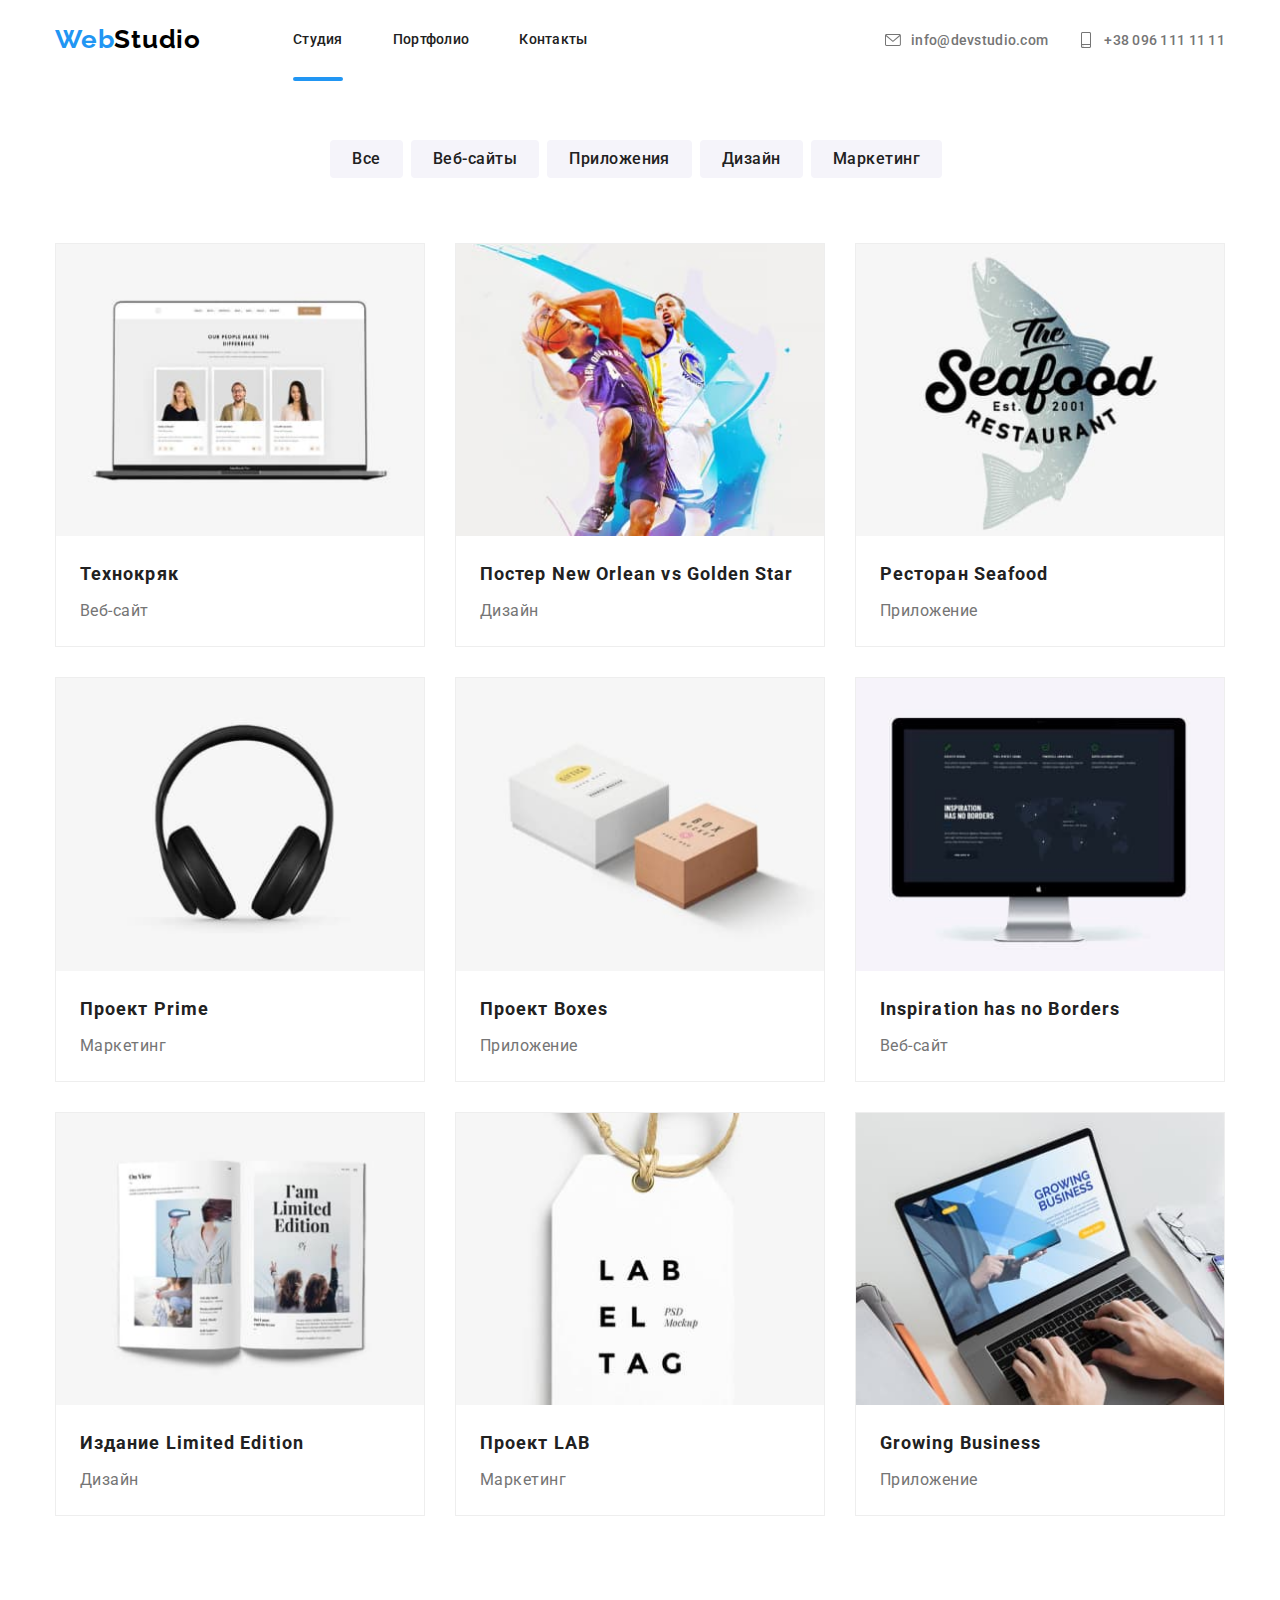
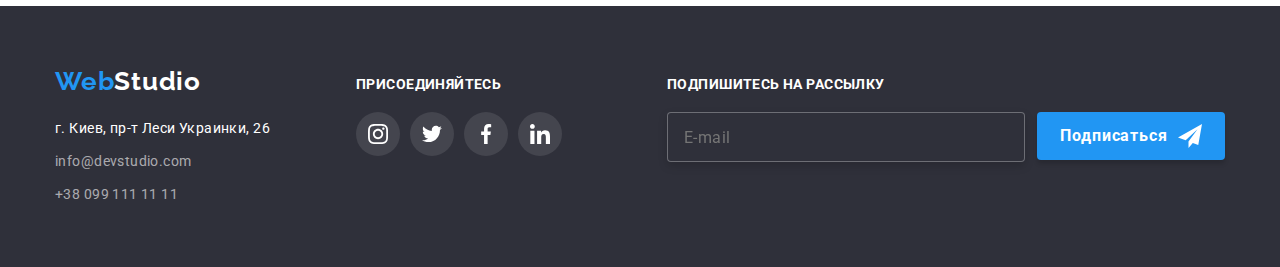
==== portfolio.html @ ddb33900 "main" ====
<!DOCTYPE html>
<html lang="ru">
<head>
  <link rel="stylesheet" href="https://cdnjs.cloudflare.com/ajax/libs/modern-normalize/1.0.0/modern-normalize.min.css">
  <link rel="stylesheet" href="./css/main.min.css">
  <link href="https://fonts.googleapis.com/css2?family=Roboto:wght@400;500;700;900&display=swap" rel="stylesheet" />
  <link href="https://fonts.googleapis.com/css2?family=Raleway:wght@400;700&display=swap" rel="stylesheet" />
  <meta charset="UTF-8" />
  <meta name="viewport" content="width=device-width, initial-scale=1.0" />
  <title>Document</title>
</head>

<body>
  <header class="page-header">
    <div class="container main-nav">
      <a href="./index.html" class="logo"><span>Web</span>Studio </a>
      <button class="menu-button" aria-expanded="false" data-menu-button>
        <svg width="40" height="40" aria-label="Переключатель мобильного меню">
          <use class="icon-cross" href="./sprite.svg#icon-close_40px"></use>
          <use class="icon-menu" href="./sprite.svg#icon-menu_40px"></use>
        </svg>
      </button>
      <div class="menu-container" data-menu>
        <nav class="site-nav">
          <menu class="site-nav-list">
            <li class="item"><a href="./index.html" class="link current-page">Студия</a>
            </li>
            <li class="item"><a href="./portfolio.html" class="link">Портфолио</a>
            </li>
            <li class="item"><a href="./contacts" class="link">Контакты</a>
            </li>
          </menu>
        </nav>
        <ul class="cont-nav">
          <li class="item">
            <a href="mailto:info@devstudio.com" class="link">
              <svg class="header-icon envelope">
                <use href="./sprite.svg#icon-envelope-hover"></use>
              </svg>
              <p>info@devstudio.com</p>
            </a>
          </li>
          <li class="item">
            <a href="tel:+380961111111" class="link">
              <svg class="header-icon">
                <use href="./sprite.svg#icon-smartphone"></use>
              </svg>
              <p>+38 096 111 11 11</p>
            </a>
          </li>
        </ul>
      </div>
    </div>
  </header>
    <main>
    <section class="portfolio">
      <div class="container">
      <ul class="p-buttons">
        <li><button class="button">Все</button></li>
        <li><button class="button">Веб-сайты</button></li>
        <li><button class="button">Приложения</button></li>
        <li><button class="button">Дизайн</button></li>
        <li><button class="button">Маркетинг</button></li>
      </ul>
      <ul class="p-list">
        <li class="p-card">
        <div class="p-image-box">
        <img src="./images/portfolio-images/img.jpg" alt="image" class="p-photo" />
        <div class="overlay"><p class="overlay-text">Технокряк это современная площадка распространения коронавируса. Компании используют эту платформу для цифрового
        шпионажа и атак на защищённые сервера конкурентов.</p>
        </div>
        </div>        
        <p class="p-title">Технокряк</p>
        <p class="p-text">Веб-сайт</p>
        </li>
        <li class="p-card">
          <div class="p-image-box">
        <img src="./images/portfolio-images/img1.jpg" alt="image" class="p-photo" />
        <div class="overlay">
          <p class="overlay-text">Технокряк это современная площадка распространения коронавируса. Компании используют эту
            платформу для цифрового
            шпионажа и атак на защищённые сервера конкурентов.</p>
        </div>
        </div>
        <p class="p-title">Постер New Orlean vs Golden Star</p>
        <p class="p-text">Дизайн</p>
      </li>
      <li class="p-card">
        <div class="p-image-box">
        <img src="./images/portfolio-images/img2.jpg" alt="image" class="p-photo" />
        <div class="overlay">
          <p class="overlay-text">Технокряк это современная площадка распространения коронавируса. Компании используют эту
            платформу для цифрового
            шпионажа и атак на защищённые сервера конкурентов.</p>
        </div>
        </div>
        <p class="p-title">Ресторан Seafood</p>
        <p class="p-text">Приложение</p>
        </li>
        <li class="p-card">
          <div class="p-image-box">
        <img src="./images/portfolio-images/img3.jpg" alt="image" class="p-photo" />
        <div class="overlay">
          <p class="overlay-text">Технокряк это современная площадка распространения коронавируса. Компании используют эту
            платформу для цифрового
            шпионажа и атак на защищённые сервера конкурентов.</p>
        </div>
        </div>
        <p class="p-title">Проект Prime</p>
        <p class="p-text">Маркетинг</p>
        </li>
        <li class="p-card">
          <div class="p-image-box">
        <img src="./images/portfolio-images/img4.jpg" alt="image" class="p-photo" />
        <div class="overlay">
          <p class="overlay-text">Технокряк это современная площадка распространения коронавируса. Компании используют эту
            платформу для цифрового
            шпионажа и атак на защищённые сервера конкурентов.</p>
        </div>
        </div>
        <p class="p-title">Проект Boxes</p>
        <p class="p-text">Приложение</p>
        </li>
        <li class="p-card">
          <div class="p-image-box">
        <img src="./images/portfolio-images/img5.jpg" alt="image" class="p-photo" />
        <div class="overlay">
          <p class="overlay-text">Технокряк это современная площадка распространения коронавируса. Компании используют эту
            платформу для цифрового
            шпионажа и атак на защищённые сервера конкурентов.</p>
        </div>
        </div>
        <p class="p-title">Inspiration has no Borders</p>
        <p class="p-text">Веб-сайт</p>
        </li>
         <li class="p-card">
          <div class="p-image-box">
        <img src="./images/portfolio-images/img6.jpg" alt="image" class="p-photo" />
        <div class="overlay">
          <p class="overlay-text">Технокряк это современная площадка распространения коронавируса. Компании используют эту
            платформу для цифрового
            шпионажа и атак на защищённые сервера конкурентов.</p>
        </div>
        </div>
        <p class="p-title">Издание Limited Edition</p>
        <p class="p-text">Дизайн</p>
        </li>
        <li class="p-card">
          <div class="p-image-box">
        <img src="./images/portfolio-images/img7.jpg" alt="image" class="p-photo" />
        <div class="overlay">
          <p class="overlay-text">Технокряк это современная площадка распространения коронавируса. Компании используют эту
            платформу для цифрового
            шпионажа и атак на защищённые сервера конкурентов.</p>
        </div>
        </div>
        <p class="p-title">Проект LAB</p>
        <p class="p-text">Маркетинг</p>
        </li>     
        <li class="p-card">
          <div class="p-image-box">
        <img src="./images/portfolio-images/img8.jpg" alt="image" class="p-photo" />
        <div class="overlay">
          <p class="overlay-text">Технокряк это современная площадка распространения коронавируса. Компании используют эту
            платформу для цифрового
            шпионажа и атак на защищённые сервера конкурентов.</p>
        </div>
        </div>
        <p class="p-title">Growing Business</p>
        <p class="p-text">Приложение</p>
        </li>
      </ul>
      </div>
    </section>
    </main>
  <footer class="footer">
    <div class="container right-positioner">
      <div class="tablet-container">
        <div class="left">
          <div class="foot-logo-item">
            <a href="./index.html" class="logo"><span>Web</span>Studio</a>
          </div>
          <ul class="foot-list">
            <li class="item">
              <p class="address">г. Киев, пр-т Леси Украинки, 26</p>
            </li>
            <li class="item">
              <a href="mailto:info@devstudio.com" class="link">info@devstudio.com</a>
            </li>
            <li class="item">
              <a href="tel:+380991111111" class="link">+38 099 111 11 11</a>
            </li>
          </ul>
        </div>
        <div class="right">
          <ul class="foot-icon-list">
            <p class="foot-icon-title">Присоединяйтесь</p>
            <div class="foot-icon-flex">
              <li class="foot-icon-item">
                <a href="index.html" class="foot-button">
                  <svg class="icon">
                    <use href="./sprite.svg#icon-instagram"></use>
                  </svg>
                </a>
              </li>
              <li class="foot-icon-item">
                <a href="index.html" class="foot-button">
                  <svg class="icon">
                    <use href="./sprite.svg#icon-twitter"></use>
                  </svg>
                </a>
              </li>
              <li class="foot-icon-item">
                <a href="index.html" class="foot-button">
                  <svg class="icon">
                    <use href="./sprite.svg#icon-facebook"></use>
                  </svg>
                </a>
              </li>
              <li class="foot-icon-item">
                <a href="index.html" class="foot-button">
                  <svg class="icon">
                    <use href="./sprite.svg#icon-linkedin"></use>
                  </svg>
                </a>
              </li>
            </div>
          </ul>
        </div>
      </div>
      <div class="form-flex">
        <p class="form-title">Подпишитесь на рассылку</p>
        <form class="form-input-flex">
          <input class="email-form" type="email" name="email" placeholder="E-mail">
          <button class="form-button">Подписаться
            <svg class="form-icon">
              <use href="./sprite.svg#icon-icon-send"></use>
            </svg>
          </button>
        </form>
      </div>
    </div>
  </footer>
  <script src="./js/menu.js"></script>
  </body>
</html>
---- css/main.min.css ----
.clients{padding-top:60px;padding-bottom:60px}@media screen and (min-width: 1200px){.clients{padding-top:94px;padding-bottom:94px}}.clients-list{display:-webkit-box;display:-ms-flexbox;display:flex;list-style:none;padding:0;-ms-flex-wrap:wrap;flex-wrap:wrap}@media screen and (min-width: 1200px){.clients-list{-ms-flex-wrap:nowrap;flex-wrap:nowrap}}.clients-item{display:-webkit-box;display:-ms-flexbox;display:flex;width:calc((100% - 30px) / 2)}@media screen and (max-width: 767px){.clients-item:not(:nth-child(2n)){margin-right:30px}.clients-item:not(:nth-last-child(-n+2)){margin-bottom:30px}}@media screen and (min-width: 768px) and (max-width: 1199px){.clients-item{width:calc((100% - 60px) / 3)}.clients-item:not(:nth-child(3n)){margin-right:30px}.clients-item:not(:nth-last-child(-n+3)){margin-bottom:30px}}@media screen and (min-width: 1200px){.clients-item:not(:last-child){margin-right:30px}}.clients-button{-webkit-box-align:center;-ms-flex-align:center;align-items:center;-webkit-box-pack:center;-ms-flex-pack:center;justify-content:center;display:-webkit-box;display:-ms-flexbox;display:flex;width:100%;height:90px;border:1px solid #afb1b8;border-radius:4px;-webkit-transition-property:border-color;transition-property:border-color;-webkit-transition-duration:250ms;transition-duration:250ms;-webkit-transition-timing-function:cubic-bezier(0.4, 0, 0.2, 1);transition-timing-function:cubic-bezier(0.4, 0, 0.2, 1)}.clients-button:hover{border-color:#2196f3}.clients-icon{max-width:80px;max-height:52px;fill:#afb1b8;-webkit-transition-property:fill;transition-property:fill;-webkit-transition-duration:250ms;transition-duration:250ms;-webkit-transition-timing-function:cubic-bezier(0.4, 0, 0.2, 1);transition-timing-function:cubic-bezier(0.4, 0, 0.2, 1)}.clients-button:hover .clients-icon{fill:#2196f3}.examples{display:none;padding-top:94px;padding-bottom:94px}.examples-list{display:-webkit-box;display:-ms-flexbox;display:flex;list-style:none;margin-top:0;padding-left:0;width:calc((100% - 60px) / 3);z-index:-2}@media screen and (min-width: 1200px){.examples{display:block}}.ex-image{display:block;z-index:-1}.examples .item{-webkit-box-align:center;-ms-flex-align:center;align-items:center}.examples .item:not(:nth-child(3n)){margin-right:30px}.item .thumb{display:-webkit-box;display:-ms-flexbox;display:flex;position:relative}.text-container{-webkit-box-pack:center;-ms-flex-pack:center;justify-content:center;display:-webkit-box;display:-ms-flexbox;display:flex;-webkit-box-align:center;-ms-flex-align:center;align-items:center;position:absolute;min-height:70px;width:100%;bottom:0;background-color:rgba(47,48,58,0.8);z-index:-1}.text-container .image-text{color:#fff;font-family:Roboto;font-weight:bold;font-size:14px;line-height:16px;text-align:center;letter-spacing:0.03em;text-transform:uppercase}.feat-list{display:-webkit-box;display:-ms-flexbox;display:flex;-webkit-box-orient:vertical;-webkit-box-direction:normal;-ms-flex-direction:column;flex-direction:column;list-style:none;padding-left:0}@media screen and (max-width: 1199px){.feat-list{padding-bottom:60px}}@media screen and (min-width: 480px){.feat-list{-ms-flex-wrap:wrap;flex-wrap:wrap;-webkit-box-orient:horizontal;-webkit-box-direction:normal;-ms-flex-direction:row;flex-direction:row}}@media screen and (min-width: 1200px){.feat-list{-ms-flex-wrap:nowrap;flex-wrap:nowrap}}.feat-item{width:100%;text-align:CENTER}@media screen and (min-width: 480px) and (max-width: 1199px){.feat-item:not(:nth-last-child(1)){margin-bottom:30px}}@media screen and (min-width: 480px) and (max-width: 1199px){.feat-item{max-width:354px;width:calc((100% - 30px) / 2)}.feat-item:nth-child(odd){margin-right:30px}}@media screen and (min-width: 1200px){.feat-item{width:calc((100% - 90px) / 4)}.feat-item:not(:last-child){margin-right:30px}}.features{padding-top:60px}@media screen and (min-width: 1200px){.features{padding-top:94px}}.features .feat-text{margin-top:0;font-family:Roboto;color:#757575;font-weight:normal;font-size:14px;line-height:1.72;letter-spacing:0.03em;text-align:left}.features .feat-title{margin-top:0;font-family:Roboto;font-weight:bold;font-size:14px;line-height:1.14;letter-spacing:0.03em;text-transform:uppercase;margin-bottom:10px;margin-top:30px}@media screen and (min-width: 480px){.features .feat-title{text-align:left}}.features .feat-icon-container{height:120px;width:100%;display:-webkit-box;display:-ms-flexbox;display:flex;padding:0;margin:0;-webkit-box-align:center;-ms-flex-align:center;align-items:center;background-color:#f5f4fa;border-radius:4px}.features .feat-icon{height:70px;margin-left:auto;margin-right:auto}.footer{max-width:100%;background-color:#2f303a;padding-top:60px;padding-bottom:60px;display:-webkit-box;display:-ms-flexbox;display:flex;text-align:center}.footer .foot-list{display:-webkit-box;display:-ms-flexbox;display:flex;-webkit-box-align:center;-ms-flex-align:center;align-items:center;-webkit-box-orient:vertical;-webkit-box-direction:normal;-ms-flex-direction:column;flex-direction:column;-webkit-box-pack:center;-ms-flex-pack:center;justify-content:center;list-style:none;padding-left:0;margin:0;margin-bottom:60px;text-align:center}@media screen and (min-width: 1200px){.footer .foot-list{max-width:231px;-webkit-box-align:start;-ms-flex-align:start;align-items:flex-start;margin-bottom:0}}.footer .link{font-family:Roboto;font-weight:normal;font-size:14px;line-height:1.71;letter-spacing:0.03em;color:rgba(255,255,255,0.6)}.footer .address{color:#fff;font-family:Roboto;font-weight:normal;font-size:14px;line-height:1.71;letter-spacing:0.03em}.footer .logo{color:#fff;margin-right:0;margin-bottom:20px}.footer .foot-logo-item{margin-bottom:20px}@media screen and (min-width: 1200px){.footer .foot-logo-item{text-align:left}}.footer .item{display:-webkit-box;display:-ms-flexbox;display:flex;-ms-flex-line-pack:center;align-content:center;text-align:center}@media screen and (min-width: 1200px){.footer .item{width:231px}}.footer .item:not(:last-child){margin-bottom:9px}.foot-button{display:-webkit-box;display:-ms-flexbox;display:flex;margin:0px;width:44px;height:44px;background-color:rgba(255,255,255,0.1);border:none;fill:#fff;border-radius:50%;-webkit-transition-property:background-color;transition-property:background-color;-webkit-transition-duration:250ms;transition-duration:250ms;-webkit-transition-timing-function:cubic-bezier(0.4, 0, 0.2, 1);transition-timing-function:cubic-bezier(0.4, 0, 0.2, 1)}.foot-button:hover,.foot-button:focus{background-color:#2196f3;border-radius:50%}.foot-icon-list{padding:0;list-style:none;margin:0;margin-bottom:60px}@media screen and (min-width: 1200px){.foot-icon-list{margin-bottom:0}}.foot-icon-item:not(:last-child){margin-right:10px}.foot-button:hover .icon,.foot-button:focus .icon{fill:#fff}.foot-button .icon{fill:#fff}.foot-icon-title{margin-bottom:20px;font-family:Roboto;font-weight:bold;font-size:14px;line-height:16px;letter-spacing:0.03em;text-transform:uppercase;color:#ffffff}@media screen and (min-width: 1200px){.foot-icon-title{text-align:left}}.foot-icon-flex{display:-webkit-box;display:-ms-flexbox;display:flex;-webkit-box-pack:center;-ms-flex-pack:center;justify-content:center}.form-title{margin-bottom:20px;font-family:Roboto;font-weight:bold;font-size:14px;line-height:16px;letter-spacing:0.03em;text-transform:uppercase;color:#ffffff}@media screen and (min-width: 1200px){.form-title{text-align:left}}.form-flex{-webkit-box-pack:center;-ms-flex-pack:center;justify-content:center;display:-webkit-box;display:-ms-flexbox;display:flex;-webkit-box-orient:vertical;-webkit-box-direction:normal;-ms-flex-direction:column;flex-direction:column}.form-input-flex{display:-webkit-box;display:-ms-flexbox;display:flex;-webkit-box-orient:vertical;-webkit-box-direction:normal;-ms-flex-direction:column;flex-direction:column;-webkit-box-pack:center;-ms-flex-pack:center;justify-content:center;-webkit-box-align:center;-ms-flex-align:center;align-items:center}@media screen and (min-width: 1200px){.form-input-flex{-webkit-box-orient:horizontal;-webkit-box-direction:normal;-ms-flex-direction:row;flex-direction:row;-webkit-box-align:start;-ms-flex-align:start;align-items:flex-start;margin-bottom:34px}}.email-form{width:100%;height:50px;border:1px solid rgba(255,255,255,0.3);-webkit-box-sizing:border-box;box-sizing:border-box;-webkit-filter:drop-shadow(0px 4px 4px rgba(0,0,0,0.15));filter:drop-shadow(0px 4px 4px rgba(0,0,0,0.15));border-radius:4px;background-color:#2f303a;font-family:Roboto;font-weight:normal;font-size:16px;line-height:20px;display:-webkit-box;display:-ms-flexbox;display:flex;-webkit-box-align:center;-ms-flex-align:center;align-items:center;letter-spacing:0.03em;color:rgba(255,255,255,0.6);outline:none;margin-bottom:20px;padding-left:16px;padding-top:15px;padding-bottom:15px}@media screen and (min-width: 480px) and (max-width: 1199px){.email-form{width:450px}}@media screen and (min-width: 1200px){.email-form{width:358px;margin-bottom:0}}.form-button{display:-webkit-box;display:-ms-flexbox;display:flex;-webkit-box-align:center;-ms-flex-align:center;align-items:center;-webkit-box-pack:center;-ms-flex-pack:center;justify-content:center;font-family:Roboto;font-weight:bold;font-size:16px;line-height:30px;letter-spacing:0.06em;color:#ffffff;background-color:#2196f3;width:188px;height:48px;margin-left:12px;outline:none;-webkit-box-shadow:0px 4px 4px rgba(0,0,0,0.15);box-shadow:0px 4px 4px rgba(0,0,0,0.15);border-radius:4px;border:none;-webkit-transition-property:background-color, color;transition-property:background-color, color;-webkit-transition-duration:250ms;transition-duration:250ms;-webkit-transition-timing-function:cubic-bezier(0.4, 0, 0.2, 1);transition-timing-function:cubic-bezier(0.4, 0, 0.2, 1)}.form-button:hover,.form-button:focus{color:#2196f3;background-color:#fff;cursor:pointer}.form-button:hover .form-icon,.form-button:focus .form-icon{fill:#2196f3}.form-icon{width:24px;margin-left:10px;fill:#fff;-webkit-transition-property:fill;transition-property:fill;-webkit-transition-duration:250ms;transition-duration:250ms;-webkit-transition-timing-function:cubic-bezier(0.4, 0, 0.2, 1);transition-timing-function:cubic-bezier(0.4, 0, 0.2, 1)}@media screen and (min-width: 1200px){.right-positioner{display:-webkit-box;display:-ms-flexbox;display:flex;-webkit-box-pack:justify;-ms-flex-pack:justify;justify-content:space-between}}@media screen and (min-width: 1200px){.left{margin-left:0}}@media screen and (min-width: 768px){.right{margin-left:165px}}@media screen and (min-width: 1200px){.right{margin-left:70px;-webkit-box-align:center;-ms-flex-align:center;align-items:center;display:-webkit-box;display:-ms-flexbox;display:flex;-webkit-box-orient:vertical;-webkit-box-direction:normal;-ms-flex-direction:column;flex-direction:column;margin-bottom:40px}}@media screen and (min-width: 1200px){.tablet-container{display:-webkit-box;display:-ms-flexbox;display:flex;-webkit-box-orient:horizontal;-webkit-box-direction:normal;-ms-flex-direction:row;flex-direction:row;-webkit-box-align:center;-ms-flex-align:center;align-items:center}}@media screen and (min-width: 768px){.tablet-container{display:-webkit-box;display:-ms-flexbox;display:flex;-webkit-box-orient:horizontal;-webkit-box-direction:normal;-ms-flex-direction:row;flex-direction:row;-webkit-box-pack:center;-ms-flex-pack:center;justify-content:center}}.page-header{background-color:#fff;border-top:0;border-left:0;border-right:0}.main-nav{display:-webkit-box;display:-ms-flexbox;display:flex;position:relative}@media screen and (min-width: 768px){.site-nav .item+.item,.site-nav .site-nav-list .item+.item{margin-left:50px}}.site-nav,.site-nav .site-nav-list{background-color:#fff;list-style:none;display:-webkit-box;display:-ms-flexbox;display:flex;text-align:center;-webkit-box-align:center;-ms-flex-align:center;align-items:center;margin-left:0;padding-left:0}.site-nav .link{text-align:center;display:block;color:#212121;font-family:Roboto;font-weight:500;font-size:14px;line-height:1.14;letter-spacing:0.02em;padding-bottom:32px;padding-top:32px;position:relative;-webkit-transition-property:color;transition-property:color;-webkit-transition-duration:250ms;transition-duration:250ms;-webkit-transition-timing-function:cubic-bezier(0.4, 0, 0.2, 1);transition-timing-function:cubic-bezier(0.4, 0, 0.2, 1)}.site-nav .link:active{opacity:1}.site-nav .link:hover,.site-nav .link:focus{color:#2196f3}@media screen and (max-width: 767px){.site-nav .link{padding-top:0;padding-bottom:8px;font-size:18px;line-height:21px}}.site-nav .item{display:-webkit-box;display:-ms-flexbox;display:flex}@media screen and (max-width: 767px){.site-nav .item{margin:0}.site-nav .item:not(:last-child){margin-bottom:40px}}@media screen and (max-width: 767px){.site-nav .site-nav-list{-webkit-box-orient:vertical;-webkit-box-direction:normal;-ms-flex-direction:column;flex-direction:column;-webkit-box-pack:center;-ms-flex-pack:center;justify-content:center;text-align:center;width:100%;margin-bottom:60px}}.link.current-page:after{position:absolute;content:'';width:100%;height:4px;background-color:#2196f3;border-radius:2px;bottom:0;left:0;-webkit-transform:translateY(25%);transform:translateY(25%)}.cont-nav{list-style:none;display:-webkit-box;display:-ms-flexbox;display:flex;-webkit-box-align:center;-ms-flex-align:center;align-items:center;-webkit-box-pack:center;-ms-flex-pack:center;justify-content:center;margin-left:auto}@media screen and (max-width: 767px){.cont-nav{-webkit-box-orient:vertical;-webkit-box-direction:normal;-ms-flex-direction:column;flex-direction:column;margin-left:0;padding:0}}@media screen and (min-width: 768px) and (max-width: 1199px){.cont-nav{-webkit-box-orient:vertical;-webkit-box-direction:normal;-ms-flex-direction:column;flex-direction:column;-webkit-box-align:start;-ms-flex-align:start;align-items:flex-start}}@media screen and (max-width: 767px){.cont-nav .item:first-child{margin-bottom:16px}}@media screen and (min-width: 768px) and (max-width: 1199px){.cont-nav .item:first-child{margin-bottom:10px}}.cont-nav .link{display:-webkit-box;display:-ms-flexbox;display:flex;text-decoration:none;font-family:Roboto;font-weight:500;font-size:14px;line-height:16px;letter-spacing:0.02em;color:#757575;-webkit-transition-property:color;transition-property:color;-webkit-transition-duration:250ms;transition-duration:250ms;-webkit-transition-timing-function:cubic-bezier(0.4, 0, 0.2, 1);transition-timing-function:cubic-bezier(0.4, 0, 0.2, 1)}.cont-nav .link:hover{color:#2196f3}@media screen and (max-width: 767px){.cont-nav .link{font-size:18px;line-height:21px}}@media screen and (min-width: 1200px){.cont-nav .item+.item{margin-left:30px}}.header-icon{max-height:16px;max-width:16px;margin:0px;margin-right:10px;fill:#757575;-webkit-transition-property:fill;transition-property:fill;-webkit-transition-duration:250ms;transition-duration:250ms;-webkit-transition-timing-function:cubic-bezier(0.4, 0, 0.2, 1);transition-timing-function:cubic-bezier(0.4, 0, 0.2, 1)}.link:hover .header-icon{fill:#2196f3}.menu-button{display:-webkit-inline-box;display:-ms-inline-flexbox;display:inline-flex;-webkit-box-align:center;-ms-flex-align:center;align-items:center;margin:0;margin-left:auto;padding:0;border:none;background-color:transparent;outline:none}.menu-button .icon-cross{display:none;fill:#757575}.menu-button .icon-menu{fill:#757575}.menu-button.is-open .icon-cross{display:block}.menu-button.is-open .icon-menu{display:none}@media screen and (min-width: 768px){.menu-button{display:none}}.menu-button:hover .icon-cross,.menu-button:hover .icon-menu,.menu-button:focus .icon-menu,.menu-button:focus .icon-cross,.menu-button:hover{fill:#2196f3;cursor:pointer}.menu-container{width:100%;display:-webkit-box;display:-ms-flexbox;display:flex;z-index:999}@media screen and (max-width: 767px){.menu-container{display:none;position:absolute;top:100%;left:0;width:100%;text-align:center;background-color:#fff;padding-top:60px;padding-bottom:60px;-webkit-box-shadow:0px 4px 8px rgba(0,0,0,0.04),0px 2px 4px rgba(0,0,0,0.08),0px 1px 3px rgba(0,0,0,0.16);box-shadow:0px 4px 8px rgba(0,0,0,0.04),0px 2px 4px rgba(0,0,0,0.08),0px 1px 3px rgba(0,0,0,0.16)}}@media screen and (max-width: 767px){.menu-container.is-open{display:block}}.hero{display:-webkit-box;display:-ms-flexbox;display:flex;-webkit-box-align:center;-ms-flex-align:center;align-items:center;-webkit-box-pack:center;-ms-flex-pack:center;justify-content:center;-webkit-box-orient:vertical;-webkit-box-direction:normal;-ms-flex-direction:column;flex-direction:column;height:400px;width:100%;max-width:1600px;background-color:#2f303a;text-align:center;margin-top:0;margin-bottom:0;margin-left:auto;margin-right:auto;padding-bottom:200px;padding-top:200px;background-image:-webkit-gradient(linear, left top, left bottom, from(rgba(47,48,58,0.4)), to(rgba(47,48,58,0.4))),url(../images/hero-bg.jpg);background-image:linear-gradient(rgba(47,48,58,0.4), rgba(47,48,58,0.4)),url(../images/hero-bg.jpg);background-size:cover;background-repeat:no-repeat;background-position:center}@media screen and (min-width: 1200px){.hero{height:600px}}.hero .title{margin-top:0;margin-bottom:30px;font-family:Roboto;font-style:normal;font-weight:900;font-size:26px;line-height:42px;text-align:center;letter-spacing:0.06em;text-transform:uppercase;color:#ffffff}@media screen and (min-width: 1200px){.hero .title{font-size:44px;line-height:60px}}.hero .button{min-width:136px;padding:10px 32px 10px 32px;font-family:Roboto;color:white;background-color:#2196f3;font-weight:bold;font-size:16px;line-height:1.87;-webkit-box-align:center;-ms-flex-align:center;align-items:center;text-align:center;letter-spacing:0.06em;text-decoration:none;-webkit-transition-property:background-color, color;transition-property:background-color, color;-webkit-transition-duration:250ms;transition-duration:250ms;-webkit-transition-timing-function:cubic-bezier(0.4, 0, 0.2, 1);transition-timing-function:cubic-bezier(0.4, 0, 0.2, 1)}.hero .button:hover,.hero .button:focus{background-color:#fff;color:#2196f3}.logo{text-decoration:none;font-family:Raleway;font-weight:bold;font-size:26px;line-height:1.19;letter-spacing:0.03em;color:black;margin-right:88px;margin-top:24px;margin-bottom:25px}@media screen and (min-width: 1200px){.logo{margin-right:92px}}.logo span{color:#2196f3}.backdrop{position:fixed;top:0;left:0;width:100%;height:100%;background-color:rgba(0,0,0,0.2);z-index:99999;-webkit-transition:opacity 250ms cubic-bezier(0.4, 0, 0.2, 1);transition:opacity 250ms cubic-bezier(0.4, 0, 0.2, 1)}.backdrop.is-hidden{opacity:0;pointer-events:none}.backdrop.is-hidden .modal{-webkit-transform:scale(0.7) translate(-50%, -50%);transform:scale(0.7) translate(-50%, -50%)}.modal{position:absolute;top:50%;left:50%;width:450px;max-height:609px;background-color:#fff;-webkit-box-shadow:0px 1px 3px rgba(0,0,0,0.12),0px 1px 1px rgba(0,0,0,0.14),0px 2px 1px rgba(0,0,0,0.2);box-shadow:0px 1px 3px rgba(0,0,0,0.12),0px 1px 1px rgba(0,0,0,0.14),0px 2px 1px rgba(0,0,0,0.2);border-radius:4px;-webkit-transform:translate(-50%, -50%) scale(1);transform:translate(-50%, -50%) scale(1);-webkit-transition:-webkit-transform 250ms cubic-bezier(0.4, 0, 0.2, 1);transition:-webkit-transform 250ms cubic-bezier(0.4, 0, 0.2, 1);transition:transform 250ms cubic-bezier(0.4, 0, 0.2, 1);transition:transform 250ms cubic-bezier(0.4, 0, 0.2, 1), -webkit-transform 250ms cubic-bezier(0.4, 0, 0.2, 1);-webkit-transform-origin:center;transform-origin:center;z-index:999}@media screen and (max-width: 479px){.modal{width:100%;max-width:450px}}@media screen and (min-width: 1200px){.modal{width:528px;max-height:581px}}.modal-close{display:-webkit-box;display:-ms-flexbox;display:flex;-webkit-box-pack:center;-ms-flex-pack:center;justify-content:center;-webkit-box-align:center;-ms-flex-align:center;align-items:center;padding:0;margin:0;margin-left:auto;margin-top:8px;margin-right:8px;width:30px;height:30px;border:1px solid rgba(0,0,0,0.1);border-radius:50%;background-color:#fff;outline:none}.modal-close:hover,.modal-close:focus{cursor:pointer}.modal-icon-close{width:18px;height:18px;fill:#000;-webkit-transition:fill 250ms cubic-bezier(0.4, 0, 0.2, 1);transition:fill 250ms cubic-bezier(0.4, 0, 0.2, 1)}.modal-close:hover .modal-icon-close,.modal-close:focus .modal-icon-close{fill:#2196f3}.modal-form-flex{margin-left:40px;margin-right:40px;margin-bottom:40px}.modal-form{display:-webkit-box;display:-ms-flexbox;display:flex;-webkit-box-orient:vertical;-webkit-box-direction:normal;-ms-flex-direction:column;flex-direction:column}.modal-form .input-flex{position:relative;display:-webkit-box;display:-ms-flexbox;display:flex;-webkit-box-orient:vertical;-webkit-box-direction:normal;-ms-flex-direction:column;flex-direction:column;text-align:left;margin-bottom:10px}.input-flex:focus-within .modal-icon{fill:#2196f3}.modal-input{height:40px;border:1px solid rgba(33,33,33,0.2);-webkit-box-sizing:border-box;box-sizing:border-box;border-radius:4px;widows:100%;padding-left:42px;padding-top:12px;padding-bottom:12px;outline:none}.modal-input:focus{border-color:#2196f3}.modal-input:hover{cursor:pointer}.modal-title{font-family:Roboto;font-weight:bold;font-size:20px;line-height:23px;text-align:center;letter-spacing:0.03em;margin-bottom:12px;color:#212121}.modal-label{font-family:Roboto;font-weight:normal;font-size:12px;line-height:14px;letter-spacing:0.01em;margin-bottom:4px;color:#757575}.modal-comment.modal-input{resize:none;height:120px;padding-left:16px;padding-right:16px;padding-top:12px;padding-bottom:12px}.modal-comment.modal-input::-webkit-input-placeholder{font-family:Roboto;font-style:normal;font-weight:normal;font-size:12px;line-height:14px;letter-spacing:0.01em;color:rgba(117,117,117,0.5)}.modal-comment.modal-input:-ms-input-placeholder{font-family:Roboto;font-style:normal;font-weight:normal;font-size:12px;line-height:14px;letter-spacing:0.01em;color:rgba(117,117,117,0.5)}.modal-comment.modal-input::-ms-input-placeholder{font-family:Roboto;font-style:normal;font-weight:normal;font-size:12px;line-height:14px;letter-spacing:0.01em;color:rgba(117,117,117,0.5)}.modal-comment.modal-input::placeholder{font-family:Roboto;font-style:normal;font-weight:normal;font-size:12px;line-height:14px;letter-spacing:0.01em;color:rgba(117,117,117,0.5)}.checkbox-flex{display:-webkit-box;display:-ms-flexbox;display:flex;-webkit-box-align:center;-ms-flex-align:center;align-items:center;-webkit-box-pack:center;-ms-flex-pack:center;justify-content:center}.modal-label.checkbox-label{display:-webkit-box;display:-ms-flexbox;display:flex;-webkit-box-align:center;-ms-flex-align:center;align-items:center;-webkit-box-pack:start;-ms-flex-pack:start;justify-content:flex-start;margin-bottom:0;font-family:Roboto;font-weight:normal;font-size:14px;line-height:24px;letter-spacing:0.03em;color:#757575}@media screen and (max-width: 1199px){.modal-label.checkbox-label{font-size:12px;line-height:14px}}.checkbox-flex .checkbox{width:0px;height:0px;color:#212121;outline:none;-webkit-appearance:none;-moz-appearance:none;appearance:none}.checkbox-flex .checkbox-label:hover{cursor:pointer}.checkbox:checked .checkbox-icon{fill:#fff}.checkbox-link{color:#2196f3}.checkbox-icon{margin:0;width:16px;height:15px;border:2px solid #212121;border-radius:2px;margin-right:7px}.checkbox:checked+.checkbox-icon{background-color:#2196f3;background-image:url(../images/svg/check.svg);background-size:contain;background-origin:border-box;border:2px solid #2196f3}.send-button{width:200px;height:50px;margin-top:30px;font-family:Roboto;font-weight:bold;font-size:16px;line-height:30px;letter-spacing:0.06em;text-decoration:none;color:#ffffff;background:#2196f3;-webkit-box-shadow:0px 4px 4px rgba(0,0,0,0.15);box-shadow:0px 4px 4px rgba(0,0,0,0.15);border-radius:4px;border:none;outline:none}.send-button:hover,.send-button:focus{cursor:pointer}.modal-icon{position:absolute;bottom:18%;-webkit-transform:translateY();transform:translateY();max-width:18px;max-height:18px;margin-left:12px;fill:#212121}.modal-icon:hover{cursor:pointer}.portfolio{padding-bottom:60px;padding-top:60px}.p-title{font-family:Roboto;font-weight:bold;font-size:18px;line-height:2;letter-spacing:0.06em;margin-left:24px;margin-right:24px;margin-bottom:4px}.p-list{list-style:none;padding-left:0;display:-webkit-box;display:-ms-flexbox;display:flex;-webkit-box-orient:vertical;-webkit-box-direction:normal;-ms-flex-direction:column;flex-direction:column;-webkit-box-align:start;-ms-flex-align:start;align-items:flex-start}@media screen and (min-width: 480px){.p-list{-webkit-box-orient:horizontal;-webkit-box-direction:normal;-ms-flex-direction:row;flex-direction:row;-ms-flex-wrap:wrap;flex-wrap:wrap}}.p-card{border:1px solid #eeeeee;width:100%;margin-left:0;margin-bottom:30px;-webkit-transition-property:-webkit-box-shadow;transition-property:-webkit-box-shadow;transition-property:box-shadow;transition-property:box-shadow, -webkit-box-shadow;-webkit-transition-duration:250ms;transition-duration:250ms;-webkit-transition-timing-function:cubic-bezier(0.4, 0, 0.2, 1);transition-timing-function:cubic-bezier(0.4, 0, 0.2, 1)}.p-card:hover,.p-card:focus{-webkit-box-shadow:0px 1px 1px rgba(0,0,0,0.12),0px 4px 4px rgba(0,0,0,0.06),1px 4px 6px rgba(0,0,0,0.16);box-shadow:0px 1px 1px rgba(0,0,0,0.12),0px 4px 4px rgba(0,0,0,0.06),1px 4px 6px rgba(0,0,0,0.16)}@media screen and (min-width: 480px) and (max-width: 1199px){.p-card{width:calc((100% - 30px) / 2)}.p-card:not(:nth-child(2n)){margin-right:30px}.p-card:not(:nth-last-child(-n+2)){margin-bottom:30px}}@media screen and (min-width: 1200px){.p-card{width:calc((100% - 60px) / 3)}.p-card:not(:nth-child(3n)){margin-right:30px}.p-card:not(:nth-last-child(-n+3)){margin-bottom:30px}}.p-photo{width:100%}.p-text{font-family:Roboto;font-size:16px;line-height:1.87;letter-spacing:0.03em;color:#757575;text-decoration:none;margin-left:24px;margin-right:24px;margin-bottom:20px}.p-buttons{list-style:none;padding-left:0;display:-webkit-box;display:-ms-flexbox;display:flex;-webkit-box-align:center;-ms-flex-align:center;align-items:center;-webkit-box-pack:start;-ms-flex-pack:start;justify-content:flex-start;-ms-flex-wrap:wrap;flex-wrap:wrap;margin-bottom:50px}@media screen and (min-width: 767px){.p-buttons{-webkit-box-pack:center;-ms-flex-pack:center;justify-content:center}}.p-buttons .button{font-family:Roboto;font-weight:500;font-size:16px;line-height:26px;text-align:center;letter-spacing:0.03em;background-color:#f5f4fa;color:#212121;border-radius:4px;padding:6px 22px 6px 22px;min-width:73px;margin-bottom:15px;margin-right:8px;-webkit-transition-property:background-color, color, -webkit-box-shadow;transition-property:background-color, color, -webkit-box-shadow;transition-property:background-color, color, box-shadow;transition-property:background-color, color, box-shadow, -webkit-box-shadow;-webkit-transition-duration:250ms;transition-duration:250ms;-webkit-transition-timing-function:cubic-bezier(0.4, 0, 0.2, 1);transition-timing-function:cubic-bezier(0.4, 0, 0.2, 1)}.p-buttons .button:hover,.p-buttons .button:focus{color:#fff;background-color:#2196f3;-webkit-box-shadow:0px 3px 1px rgba(0,0,0,0.1),0px 1px 2px rgba(0,0,0,0.08),0px 2px 2px rgba(0,0,0,0.12);box-shadow:0px 3px 1px rgba(0,0,0,0.1),0px 1px 2px rgba(0,0,0,0.08),0px 2px 2px rgba(0,0,0,0.12);cursor:pointer}.p-image-box{display:-webkit-box;display:-ms-flexbox;display:flex;max-height:294px;width:100%;margin-bottom:20px;position:relative;background-color:#fff;overflow:hidden;-webkit-transition-property:back;transition-property:back}@media screen and (max-width: 480px){.p-image-box{height:auto}}.p-image-box .overlay{display:-webkit-box;display:-ms-flexbox;display:flex;width:100%;height:100%;position:absolute;-webkit-box-align:center;-ms-flex-align:center;align-items:center;background-color:rgba(33,150,243,0.9);padding-left:24px;padding-right:24px;opacity:0;-webkit-transform:translatey(200%);transform:translatey(200%);-webkit-transition-property:-webkit-transform opacity;transition-property:-webkit-transform opacity;transition-property:transform opacity;transition-property:transform opacity, -webkit-transform opacity;-webkit-transition-duration:250ms;transition-duration:250ms;-webkit-transition-timing-function:cubic-bezier(0.4, 0, 0.2, 1);transition-timing-function:cubic-bezier(0.4, 0, 0.2, 1)}.overlay-text{font-family:Roboto;font-weight:normal;font-size:18px;line-height:28px;letter-spacing:0.03em;color:#ffffff}.p-card:hover .overlay{-webkit-transform:translateY(0);transform:translateY(0);opacity:1}.team{background-color:#f5f4fa;margin-top:0px;margin-bottom:0px;padding-top:60px;padding-bottom:60px;text-align:center}@media screen and (min-width: 1200px){.team{padding-top:94px;padding-bottom:94px}}.team .photo{margin-bottom:30px;width:100%}.team .name{font-family:Roboto;font-weight:normal;font-size:16px;line-height:19px;text-align:center;letter-spacing:0.03em;color:#757575;margin-top:0;margin-bottom:0}.team .list{padding:0;display:-webkit-box;display:-ms-flexbox;display:flex;-webkit-box-orient:vertical;-webkit-box-direction:normal;-ms-flex-direction:column;flex-direction:column}@media screen and (min-width: 480px){.team .list{-webkit-box-orient:horizontal;-webkit-box-direction:normal;-ms-flex-direction:row;flex-direction:row;-ms-flex-wrap:wrap;flex-wrap:wrap}}.team .icon-list{display:-webkit-box;display:-ms-flexbox;display:flex;-webkit-box-pack:center;-ms-flex-pack:center;justify-content:center;padding:0;list-style:none;margin-top:16px;margin-right:32px;margin-left:32px}.team .title{font-family:Roboto;font-weight:500;font-size:16px;line-height:19px;text-align:center;letter-spacing:0.03em;color:#212121;margin-top:0;margin-bottom:10px}.team .card{-webkit-box-shadow:0px 1px 3px rgba(0,0,0,0.12),0px 1px 1px rgba(0,0,0,0.14),0px 2px 1px rgba(0,0,0,0.2);box-shadow:0px 1px 3px rgba(0,0,0,0.12),0px 1px 1px rgba(0,0,0,0.14),0px 2px 1px rgba(0,0,0,0.2);border-radius:0px 0px 4px 4px;background-color:#fff;width:100%;text-align:center;padding-bottom:24px;-webkit-box-align:center;-ms-flex-align:center;align-items:center;list-style:none}@media screen and (max-width: 479px){.team .card:not(:nth-last-child(1)){margin-bottom:30px}}@media screen and (min-width: 480px) and (max-width: 1199px){.team .card{width:calc((100% - 30px) / 2)}.team .card:not(:nth-child(2n)){margin-right:30px}.team .card:not(:nth-last-child(-n+2)){margin-bottom:30px}}@media screen and (min-width: 1200px){.team .card{width:calc((100% - 90px) / 4);margin-bottom:0;padding-bottom:30px}.team .card:not(:nth-child(4n)){margin-right:30px}}.team-button{display:-webkit-box;display:-ms-flexbox;display:flex;width:44px;height:44px;background-color:#fff;border:none;fill:#afb1b8;border-radius:50%;-webkit-transition-property:background-color, color;transition-property:background-color, color;-webkit-transition-duration:250ms;transition-duration:250ms;-webkit-transition-timing-function:cubic-bezier(0.4, 0, 0.2, 1);transition-timing-function:cubic-bezier(0.4, 0, 0.2, 1)}.team-button:hover,.team-button:focus{background-color:#2196f3;border-radius:50%}.team .icon-item:not(:last-child){margin-right:10px}.icon{max-width:20px;max-height:20px;margin:12px;fill:#afb1b8}.team-button:hover .icon,.team-button:focus .icon{fill:#fff}html{-webkit-box-sizing:border-box;box-sizing:border-box}*,*::before,*::after{-webkit-box-sizing:inherit;box-sizing:inherit;margin:0}body{font-family:Roboto, sans-serif;text-decoration:none;background-color:#fff;color:#212121}.link{text-decoration:none}.smaller-title{font-family:Roboto;font-style:normal;font-weight:bold;font-size:28px;line-height:33px;text-align:center;letter-spacing:0.03em;color:#212121;margin-bottom:30px}@media screen and (min-width: 1200px){.smaller-title{margin-bottom:50px}}.button{border-radius:4px;border:none;display:inline-block;text-align:center}.container{margin-left:auto;margin-right:auto;width:100%;padding-left:15px;padding-right:15px}@media screen and (min-width: 480px){.container{width:100%}}@media screen and (min-width: 768px){.container{width:738px}}@media screen and (min-width: 1200px){.container{width:1200px}}
/*# sourceMappingURL=main.min.css.map */
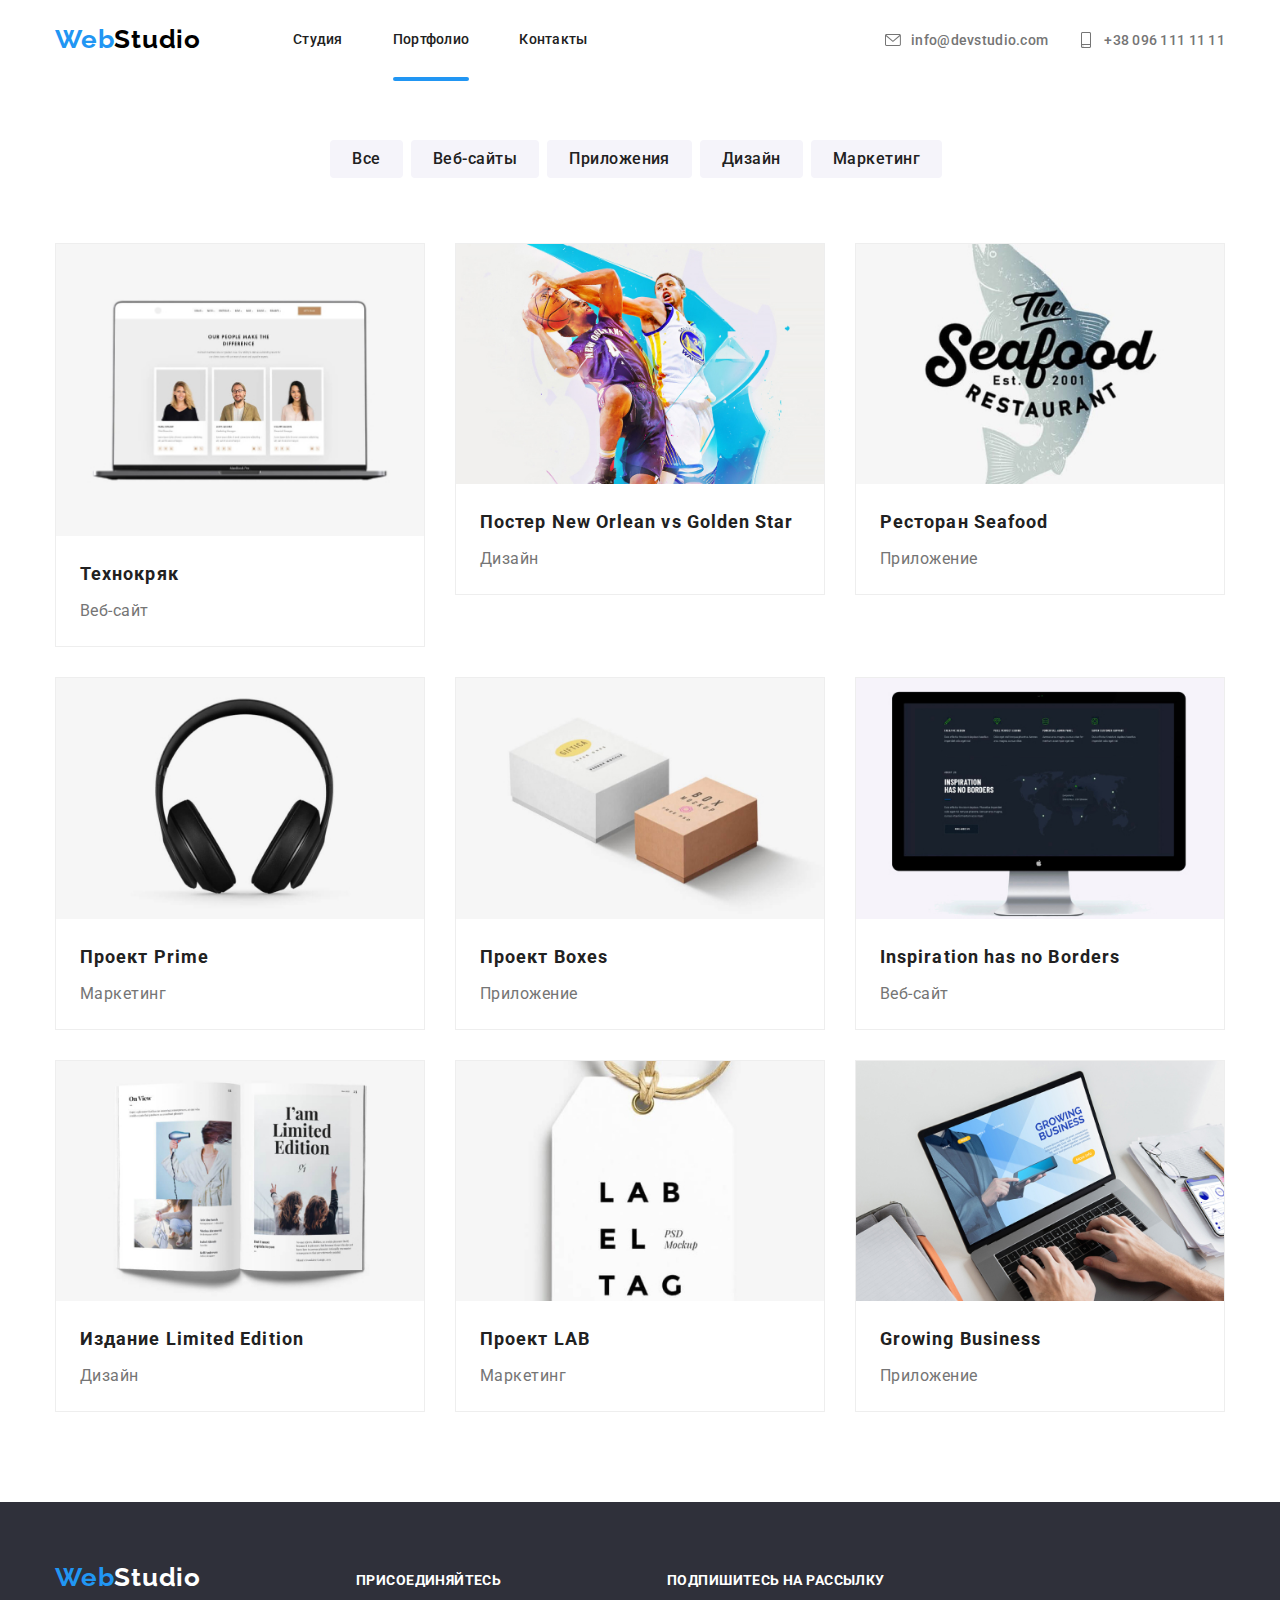
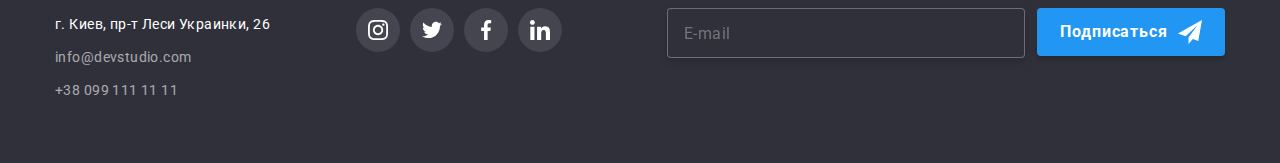
==== commit 03ae78bf: "main-fix" ====
--- a/portfolio.html
+++ b/portfolio.html
@@ -23,9 +23,9 @@
       <div class="menu-container" data-menu>
         <nav class="site-nav">
           <menu class="site-nav-list">
-            <li class="item"><a href="./index.html" class="link current-page">Студия</a>
-            </li>
-            <li class="item"><a href="./portfolio.html" class="link">Портфолио</a>
+            <li class="item"><a href="./index.html" class="link">Студия</a>
+            </li>
+            <li class="item"><a href="./portfolio.html" class="link current-page">Портфолио</a>
             </li>
             <li class="item"><a href="./contacts" class="link">Контакты</a>
             </li>
@@ -65,7 +65,7 @@
       <ul class="p-list">
         <li class="p-card">
         <div class="p-image-box">
-        <img src="./images/portfolio-images/img.jpg" alt="image" class="p-photo" />
+        <img srcset="./images/portfolio-images/img@2x.jpg 2x" src="./images/portfolio-images/img.jpg" alt="image" class="p-photo" />
         <div class="overlay"><p class="overlay-text">Технокряк это современная площадка распространения коронавируса. Компании используют эту платформу для цифрового
         шпионажа и атак на защищённые сервера конкурентов.</p>
         </div>
@@ -75,7 +75,8 @@
         </li>
         <li class="p-card">
           <div class="p-image-box">
-        <img src="./images/portfolio-images/img1.jpg" alt="image" class="p-photo" />
+        <img  srcset="./images/portfolio-images/img1@2x.jpg 2x"
+        src="./images/portfolio-images/img1.jpg" alt="image" class="p-photo" />
         <div class="overlay">
           <p class="overlay-text">Технокряк это современная площадка распространения коронавируса. Компании используют эту
             платформу для цифрового
@@ -87,7 +88,7 @@
       </li>
       <li class="p-card">
         <div class="p-image-box">
-        <img src="./images/portfolio-images/img2.jpg" alt="image" class="p-photo" />
+        <img srcset="./images/portfolio-images/img2@2x.jpg 2x" src="./images/portfolio-images/img2.jpg" alt="image" class="p-photo" />
         <div class="overlay">
           <p class="overlay-text">Технокряк это современная площадка распространения коронавируса. Компании используют эту
             платформу для цифрового
@@ -99,7 +100,7 @@
         </li>
         <li class="p-card">
           <div class="p-image-box">
-        <img src="./images/portfolio-images/img3.jpg" alt="image" class="p-photo" />
+        <img srcset="./images/portfolio-images/img3@2x.jpg 2x" src="./images/portfolio-images/img3.jpg" alt="image" class="p-photo" />
         <div class="overlay">
           <p class="overlay-text">Технокряк это современная площадка распространения коронавируса. Компании используют эту
             платформу для цифрового
@@ -111,7 +112,7 @@
         </li>
         <li class="p-card">
           <div class="p-image-box">
-        <img src="./images/portfolio-images/img4.jpg" alt="image" class="p-photo" />
+        <img srcset="./images/portfolio-images/img4@2x.jpg 2x" src="./images/portfolio-images/img4.jpg" alt="image" class="p-photo" />
         <div class="overlay">
           <p class="overlay-text">Технокряк это современная площадка распространения коронавируса. Компании используют эту
             платформу для цифрового
@@ -123,7 +124,7 @@
         </li>
         <li class="p-card">
           <div class="p-image-box">
-        <img src="./images/portfolio-images/img5.jpg" alt="image" class="p-photo" />
+        <img  srcset="./images/portfolio-images/img5@2x.jpg 2x" src="./images/portfolio-images/img5.jpg" alt="image" class="p-photo" />
         <div class="overlay">
           <p class="overlay-text">Технокряк это современная площадка распространения коронавируса. Компании используют эту
             платформу для цифрового
@@ -135,7 +136,7 @@
         </li>
          <li class="p-card">
           <div class="p-image-box">
-        <img src="./images/portfolio-images/img6.jpg" alt="image" class="p-photo" />
+        <img srcset="./images/portfolio-images/img6@2x.jpg 2x" src="./images/portfolio-images/img6.jpg" alt="image" class="p-photo" />
         <div class="overlay">
           <p class="overlay-text">Технокряк это современная площадка распространения коронавируса. Компании используют эту
             платформу для цифрового
@@ -147,7 +148,7 @@
         </li>
         <li class="p-card">
           <div class="p-image-box">
-        <img src="./images/portfolio-images/img7.jpg" alt="image" class="p-photo" />
+        <img srcset="./images/portfolio-images/img7@2x.jpg 2x" src="./images/portfolio-images/img7.jpg" alt="image" class="p-photo" />
         <div class="overlay">
           <p class="overlay-text">Технокряк это современная площадка распространения коронавируса. Компании используют эту
             платформу для цифрового
@@ -159,7 +160,7 @@
         </li>     
         <li class="p-card">
           <div class="p-image-box">
-        <img src="./images/portfolio-images/img8.jpg" alt="image" class="p-photo" />
+        <img srcset="./images/portfolio-images/img8@2x.jpg 2x" src="./images/portfolio-images/img8.jpg" alt="image" class="p-photo" />
         <div class="overlay">
           <p class="overlay-text">Технокряк это современная площадка распространения коронавируса. Компании используют эту
             платформу для цифрового
--- a/css/main.min.css
+++ b/css/main.min.css
@@ -1,2 +1,2 @@
-.clients{padding-top:60px;padding-bottom:60px}@media screen and (min-width: 1200px){.clients{padding-top:94px;padding-bottom:94px}}.clients-list{display:-webkit-box;display:-ms-flexbox;display:flex;list-style:none;padding:0;-ms-flex-wrap:wrap;flex-wrap:wrap}@media screen and (min-width: 1200px){.clients-list{-ms-flex-wrap:nowrap;flex-wrap:nowrap}}.clients-item{display:-webkit-box;display:-ms-flexbox;display:flex;width:calc((100% - 30px) / 2)}@media screen and (max-width: 767px){.clients-item:not(:nth-child(2n)){margin-right:30px}.clients-item:not(:nth-last-child(-n+2)){margin-bottom:30px}}@media screen and (min-width: 768px) and (max-width: 1199px){.clients-item{width:calc((100% - 60px) / 3)}.clients-item:not(:nth-child(3n)){margin-right:30px}.clients-item:not(:nth-last-child(-n+3)){margin-bottom:30px}}@media screen and (min-width: 1200px){.clients-item:not(:last-child){margin-right:30px}}.clients-button{-webkit-box-align:center;-ms-flex-align:center;align-items:center;-webkit-box-pack:center;-ms-flex-pack:center;justify-content:center;display:-webkit-box;display:-ms-flexbox;display:flex;width:100%;height:90px;border:1px solid #afb1b8;border-radius:4px;-webkit-transition-property:border-color;transition-property:border-color;-webkit-transition-duration:250ms;transition-duration:250ms;-webkit-transition-timing-function:cubic-bezier(0.4, 0, 0.2, 1);transition-timing-function:cubic-bezier(0.4, 0, 0.2, 1)}.clients-button:hover{border-color:#2196f3}.clients-icon{max-width:80px;max-height:52px;fill:#afb1b8;-webkit-transition-property:fill;transition-property:fill;-webkit-transition-duration:250ms;transition-duration:250ms;-webkit-transition-timing-function:cubic-bezier(0.4, 0, 0.2, 1);transition-timing-function:cubic-bezier(0.4, 0, 0.2, 1)}.clients-button:hover .clients-icon{fill:#2196f3}.examples{display:none;padding-top:94px;padding-bottom:94px}.examples-list{display:-webkit-box;display:-ms-flexbox;display:flex;list-style:none;margin-top:0;padding-left:0;width:calc((100% - 60px) / 3);z-index:-2}@media screen and (min-width: 1200px){.examples{display:block}}.ex-image{display:block;z-index:-1}.examples .item{-webkit-box-align:center;-ms-flex-align:center;align-items:center}.examples .item:not(:nth-child(3n)){margin-right:30px}.item .thumb{display:-webkit-box;display:-ms-flexbox;display:flex;position:relative}.text-container{-webkit-box-pack:center;-ms-flex-pack:center;justify-content:center;display:-webkit-box;display:-ms-flexbox;display:flex;-webkit-box-align:center;-ms-flex-align:center;align-items:center;position:absolute;min-height:70px;width:100%;bottom:0;background-color:rgba(47,48,58,0.8);z-index:-1}.text-container .image-text{color:#fff;font-family:Roboto;font-weight:bold;font-size:14px;line-height:16px;text-align:center;letter-spacing:0.03em;text-transform:uppercase}.feat-list{display:-webkit-box;display:-ms-flexbox;display:flex;-webkit-box-orient:vertical;-webkit-box-direction:normal;-ms-flex-direction:column;flex-direction:column;list-style:none;padding-left:0}@media screen and (max-width: 1199px){.feat-list{padding-bottom:60px}}@media screen and (min-width: 480px){.feat-list{-ms-flex-wrap:wrap;flex-wrap:wrap;-webkit-box-orient:horizontal;-webkit-box-direction:normal;-ms-flex-direction:row;flex-direction:row}}@media screen and (min-width: 1200px){.feat-list{-ms-flex-wrap:nowrap;flex-wrap:nowrap}}.feat-item{width:100%;text-align:CENTER}@media screen and (min-width: 480px) and (max-width: 1199px){.feat-item:not(:nth-last-child(1)){margin-bottom:30px}}@media screen and (min-width: 480px) and (max-width: 1199px){.feat-item{max-width:354px;width:calc((100% - 30px) / 2)}.feat-item:nth-child(odd){margin-right:30px}}@media screen and (min-width: 1200px){.feat-item{width:calc((100% - 90px) / 4)}.feat-item:not(:last-child){margin-right:30px}}.features{padding-top:60px}@media screen and (min-width: 1200px){.features{padding-top:94px}}.features .feat-text{margin-top:0;font-family:Roboto;color:#757575;font-weight:normal;font-size:14px;line-height:1.72;letter-spacing:0.03em;text-align:left}.features .feat-title{margin-top:0;font-family:Roboto;font-weight:bold;font-size:14px;line-height:1.14;letter-spacing:0.03em;text-transform:uppercase;margin-bottom:10px;margin-top:30px}@media screen and (min-width: 480px){.features .feat-title{text-align:left}}.features .feat-icon-container{height:120px;width:100%;display:-webkit-box;display:-ms-flexbox;display:flex;padding:0;margin:0;-webkit-box-align:center;-ms-flex-align:center;align-items:center;background-color:#f5f4fa;border-radius:4px}.features .feat-icon{height:70px;margin-left:auto;margin-right:auto}.footer{max-width:100%;background-color:#2f303a;padding-top:60px;padding-bottom:60px;display:-webkit-box;display:-ms-flexbox;display:flex;text-align:center}.footer .foot-list{display:-webkit-box;display:-ms-flexbox;display:flex;-webkit-box-align:center;-ms-flex-align:center;align-items:center;-webkit-box-orient:vertical;-webkit-box-direction:normal;-ms-flex-direction:column;flex-direction:column;-webkit-box-pack:center;-ms-flex-pack:center;justify-content:center;list-style:none;padding-left:0;margin:0;margin-bottom:60px;text-align:center}@media screen and (min-width: 1200px){.footer .foot-list{max-width:231px;-webkit-box-align:start;-ms-flex-align:start;align-items:flex-start;margin-bottom:0}}.footer .link{font-family:Roboto;font-weight:normal;font-size:14px;line-height:1.71;letter-spacing:0.03em;color:rgba(255,255,255,0.6)}.footer .address{color:#fff;font-family:Roboto;font-weight:normal;font-size:14px;line-height:1.71;letter-spacing:0.03em}.footer .logo{color:#fff;margin-right:0;margin-bottom:20px}.footer .foot-logo-item{margin-bottom:20px}@media screen and (min-width: 1200px){.footer .foot-logo-item{text-align:left}}.footer .item{display:-webkit-box;display:-ms-flexbox;display:flex;-ms-flex-line-pack:center;align-content:center;text-align:center}@media screen and (min-width: 1200px){.footer .item{width:231px}}.footer .item:not(:last-child){margin-bottom:9px}.foot-button{display:-webkit-box;display:-ms-flexbox;display:flex;margin:0px;width:44px;height:44px;background-color:rgba(255,255,255,0.1);border:none;fill:#fff;border-radius:50%;-webkit-transition-property:background-color;transition-property:background-color;-webkit-transition-duration:250ms;transition-duration:250ms;-webkit-transition-timing-function:cubic-bezier(0.4, 0, 0.2, 1);transition-timing-function:cubic-bezier(0.4, 0, 0.2, 1)}.foot-button:hover,.foot-button:focus{background-color:#2196f3;border-radius:50%}.foot-icon-list{padding:0;list-style:none;margin:0;margin-bottom:60px}@media screen and (min-width: 1200px){.foot-icon-list{margin-bottom:0}}.foot-icon-item:not(:last-child){margin-right:10px}.foot-button:hover .icon,.foot-button:focus .icon{fill:#fff}.foot-button .icon{fill:#fff}.foot-icon-title{margin-bottom:20px;font-family:Roboto;font-weight:bold;font-size:14px;line-height:16px;letter-spacing:0.03em;text-transform:uppercase;color:#ffffff}@media screen and (min-width: 1200px){.foot-icon-title{text-align:left}}.foot-icon-flex{display:-webkit-box;display:-ms-flexbox;display:flex;-webkit-box-pack:center;-ms-flex-pack:center;justify-content:center}.form-title{margin-bottom:20px;font-family:Roboto;font-weight:bold;font-size:14px;line-height:16px;letter-spacing:0.03em;text-transform:uppercase;color:#ffffff}@media screen and (min-width: 1200px){.form-title{text-align:left}}.form-flex{-webkit-box-pack:center;-ms-flex-pack:center;justify-content:center;display:-webkit-box;display:-ms-flexbox;display:flex;-webkit-box-orient:vertical;-webkit-box-direction:normal;-ms-flex-direction:column;flex-direction:column}.form-input-flex{display:-webkit-box;display:-ms-flexbox;display:flex;-webkit-box-orient:vertical;-webkit-box-direction:normal;-ms-flex-direction:column;flex-direction:column;-webkit-box-pack:center;-ms-flex-pack:center;justify-content:center;-webkit-box-align:center;-ms-flex-align:center;align-items:center}@media screen and (min-width: 1200px){.form-input-flex{-webkit-box-orient:horizontal;-webkit-box-direction:normal;-ms-flex-direction:row;flex-direction:row;-webkit-box-align:start;-ms-flex-align:start;align-items:flex-start;margin-bottom:34px}}.email-form{width:100%;height:50px;border:1px solid rgba(255,255,255,0.3);-webkit-box-sizing:border-box;box-sizing:border-box;-webkit-filter:drop-shadow(0px 4px 4px rgba(0,0,0,0.15));filter:drop-shadow(0px 4px 4px rgba(0,0,0,0.15));border-radius:4px;background-color:#2f303a;font-family:Roboto;font-weight:normal;font-size:16px;line-height:20px;display:-webkit-box;display:-ms-flexbox;display:flex;-webkit-box-align:center;-ms-flex-align:center;align-items:center;letter-spacing:0.03em;color:rgba(255,255,255,0.6);outline:none;margin-bottom:20px;padding-left:16px;padding-top:15px;padding-bottom:15px}@media screen and (min-width: 480px) and (max-width: 1199px){.email-form{width:450px}}@media screen and (min-width: 1200px){.email-form{width:358px;margin-bottom:0}}.form-button{display:-webkit-box;display:-ms-flexbox;display:flex;-webkit-box-align:center;-ms-flex-align:center;align-items:center;-webkit-box-pack:center;-ms-flex-pack:center;justify-content:center;font-family:Roboto;font-weight:bold;font-size:16px;line-height:30px;letter-spacing:0.06em;color:#ffffff;background-color:#2196f3;width:188px;height:48px;margin-left:12px;outline:none;-webkit-box-shadow:0px 4px 4px rgba(0,0,0,0.15);box-shadow:0px 4px 4px rgba(0,0,0,0.15);border-radius:4px;border:none;-webkit-transition-property:background-color, color;transition-property:background-color, color;-webkit-transition-duration:250ms;transition-duration:250ms;-webkit-transition-timing-function:cubic-bezier(0.4, 0, 0.2, 1);transition-timing-function:cubic-bezier(0.4, 0, 0.2, 1)}.form-button:hover,.form-button:focus{color:#2196f3;background-color:#fff;cursor:pointer}.form-button:hover .form-icon,.form-button:focus .form-icon{fill:#2196f3}.form-icon{width:24px;margin-left:10px;fill:#fff;-webkit-transition-property:fill;transition-property:fill;-webkit-transition-duration:250ms;transition-duration:250ms;-webkit-transition-timing-function:cubic-bezier(0.4, 0, 0.2, 1);transition-timing-function:cubic-bezier(0.4, 0, 0.2, 1)}@media screen and (min-width: 1200px){.right-positioner{display:-webkit-box;display:-ms-flexbox;display:flex;-webkit-box-pack:justify;-ms-flex-pack:justify;justify-content:space-between}}@media screen and (min-width: 1200px){.left{margin-left:0}}@media screen and (min-width: 768px){.right{margin-left:165px}}@media screen and (min-width: 1200px){.right{margin-left:70px;-webkit-box-align:center;-ms-flex-align:center;align-items:center;display:-webkit-box;display:-ms-flexbox;display:flex;-webkit-box-orient:vertical;-webkit-box-direction:normal;-ms-flex-direction:column;flex-direction:column;margin-bottom:40px}}@media screen and (min-width: 1200px){.tablet-container{display:-webkit-box;display:-ms-flexbox;display:flex;-webkit-box-orient:horizontal;-webkit-box-direction:normal;-ms-flex-direction:row;flex-direction:row;-webkit-box-align:center;-ms-flex-align:center;align-items:center}}@media screen and (min-width: 768px){.tablet-container{display:-webkit-box;display:-ms-flexbox;display:flex;-webkit-box-orient:horizontal;-webkit-box-direction:normal;-ms-flex-direction:row;flex-direction:row;-webkit-box-pack:center;-ms-flex-pack:center;justify-content:center}}.page-header{background-color:#fff;border-top:0;border-left:0;border-right:0}.main-nav{display:-webkit-box;display:-ms-flexbox;display:flex;position:relative}@media screen and (min-width: 768px){.site-nav .item+.item,.site-nav .site-nav-list .item+.item{margin-left:50px}}.site-nav,.site-nav .site-nav-list{background-color:#fff;list-style:none;display:-webkit-box;display:-ms-flexbox;display:flex;text-align:center;-webkit-box-align:center;-ms-flex-align:center;align-items:center;margin-left:0;padding-left:0}.site-nav .link{text-align:center;display:block;color:#212121;font-family:Roboto;font-weight:500;font-size:14px;line-height:1.14;letter-spacing:0.02em;padding-bottom:32px;padding-top:32px;position:relative;-webkit-transition-property:color;transition-property:color;-webkit-transition-duration:250ms;transition-duration:250ms;-webkit-transition-timing-function:cubic-bezier(0.4, 0, 0.2, 1);transition-timing-function:cubic-bezier(0.4, 0, 0.2, 1)}.site-nav .link:active{opacity:1}.site-nav .link:hover,.site-nav .link:focus{color:#2196f3}@media screen and (max-width: 767px){.site-nav .link{padding-top:0;padding-bottom:8px;font-size:18px;line-height:21px}}.site-nav .item{display:-webkit-box;display:-ms-flexbox;display:flex}@media screen and (max-width: 767px){.site-nav .item{margin:0}.site-nav .item:not(:last-child){margin-bottom:40px}}@media screen and (max-width: 767px){.site-nav .site-nav-list{-webkit-box-orient:vertical;-webkit-box-direction:normal;-ms-flex-direction:column;flex-direction:column;-webkit-box-pack:center;-ms-flex-pack:center;justify-content:center;text-align:center;width:100%;margin-bottom:60px}}.link.current-page:after{position:absolute;content:'';width:100%;height:4px;background-color:#2196f3;border-radius:2px;bottom:0;left:0;-webkit-transform:translateY(25%);transform:translateY(25%)}.cont-nav{list-style:none;display:-webkit-box;display:-ms-flexbox;display:flex;-webkit-box-align:center;-ms-flex-align:center;align-items:center;-webkit-box-pack:center;-ms-flex-pack:center;justify-content:center;margin-left:auto}@media screen and (max-width: 767px){.cont-nav{-webkit-box-orient:vertical;-webkit-box-direction:normal;-ms-flex-direction:column;flex-direction:column;margin-left:0;padding:0}}@media screen and (min-width: 768px) and (max-width: 1199px){.cont-nav{-webkit-box-orient:vertical;-webkit-box-direction:normal;-ms-flex-direction:column;flex-direction:column;-webkit-box-align:start;-ms-flex-align:start;align-items:flex-start}}@media screen and (max-width: 767px){.cont-nav .item:first-child{margin-bottom:16px}}@media screen and (min-width: 768px) and (max-width: 1199px){.cont-nav .item:first-child{margin-bottom:10px}}.cont-nav .link{display:-webkit-box;display:-ms-flexbox;display:flex;text-decoration:none;font-family:Roboto;font-weight:500;font-size:14px;line-height:16px;letter-spacing:0.02em;color:#757575;-webkit-transition-property:color;transition-property:color;-webkit-transition-duration:250ms;transition-duration:250ms;-webkit-transition-timing-function:cubic-bezier(0.4, 0, 0.2, 1);transition-timing-function:cubic-bezier(0.4, 0, 0.2, 1)}.cont-nav .link:hover{color:#2196f3}@media screen and (max-width: 767px){.cont-nav .link{font-size:18px;line-height:21px}}@media screen and (min-width: 1200px){.cont-nav .item+.item{margin-left:30px}}.header-icon{max-height:16px;max-width:16px;margin:0px;margin-right:10px;fill:#757575;-webkit-transition-property:fill;transition-property:fill;-webkit-transition-duration:250ms;transition-duration:250ms;-webkit-transition-timing-function:cubic-bezier(0.4, 0, 0.2, 1);transition-timing-function:cubic-bezier(0.4, 0, 0.2, 1)}.link:hover .header-icon{fill:#2196f3}.menu-button{display:-webkit-inline-box;display:-ms-inline-flexbox;display:inline-flex;-webkit-box-align:center;-ms-flex-align:center;align-items:center;margin:0;margin-left:auto;padding:0;border:none;background-color:transparent;outline:none}.menu-button .icon-cross{display:none;fill:#757575}.menu-button .icon-menu{fill:#757575}.menu-button.is-open .icon-cross{display:block}.menu-button.is-open .icon-menu{display:none}@media screen and (min-width: 768px){.menu-button{display:none}}.menu-button:hover .icon-cross,.menu-button:hover .icon-menu,.menu-button:focus .icon-menu,.menu-button:focus .icon-cross,.menu-button:hover{fill:#2196f3;cursor:pointer}.menu-container{width:100%;display:-webkit-box;display:-ms-flexbox;display:flex;z-index:999}@media screen and (max-width: 767px){.menu-container{display:none;position:absolute;top:100%;left:0;width:100%;text-align:center;background-color:#fff;padding-top:60px;padding-bottom:60px;-webkit-box-shadow:0px 4px 8px rgba(0,0,0,0.04),0px 2px 4px rgba(0,0,0,0.08),0px 1px 3px rgba(0,0,0,0.16);box-shadow:0px 4px 8px rgba(0,0,0,0.04),0px 2px 4px rgba(0,0,0,0.08),0px 1px 3px rgba(0,0,0,0.16)}}@media screen and (max-width: 767px){.menu-container.is-open{display:block}}.hero{display:-webkit-box;display:-ms-flexbox;display:flex;-webkit-box-align:center;-ms-flex-align:center;align-items:center;-webkit-box-pack:center;-ms-flex-pack:center;justify-content:center;-webkit-box-orient:vertical;-webkit-box-direction:normal;-ms-flex-direction:column;flex-direction:column;height:400px;width:100%;max-width:1600px;background-color:#2f303a;text-align:center;margin-top:0;margin-bottom:0;margin-left:auto;margin-right:auto;padding-bottom:200px;padding-top:200px;background-image:-webkit-gradient(linear, left top, left bottom, from(rgba(47,48,58,0.4)), to(rgba(47,48,58,0.4))),url(../images/hero-bg.jpg);background-image:linear-gradient(rgba(47,48,58,0.4), rgba(47,48,58,0.4)),url(../images/hero-bg.jpg);background-size:cover;background-repeat:no-repeat;background-position:center}@media screen and (min-width: 1200px){.hero{height:600px}}.hero .title{margin-top:0;margin-bottom:30px;font-family:Roboto;font-style:normal;font-weight:900;font-size:26px;line-height:42px;text-align:center;letter-spacing:0.06em;text-transform:uppercase;color:#ffffff}@media screen and (min-width: 1200px){.hero .title{font-size:44px;line-height:60px}}.hero .button{min-width:136px;padding:10px 32px 10px 32px;font-family:Roboto;color:white;background-color:#2196f3;font-weight:bold;font-size:16px;line-height:1.87;-webkit-box-align:center;-ms-flex-align:center;align-items:center;text-align:center;letter-spacing:0.06em;text-decoration:none;-webkit-transition-property:background-color, color;transition-property:background-color, color;-webkit-transition-duration:250ms;transition-duration:250ms;-webkit-transition-timing-function:cubic-bezier(0.4, 0, 0.2, 1);transition-timing-function:cubic-bezier(0.4, 0, 0.2, 1)}.hero .button:hover,.hero .button:focus{background-color:#fff;color:#2196f3}.logo{text-decoration:none;font-family:Raleway;font-weight:bold;font-size:26px;line-height:1.19;letter-spacing:0.03em;color:black;margin-right:88px;margin-top:24px;margin-bottom:25px}@media screen and (min-width: 1200px){.logo{margin-right:92px}}.logo span{color:#2196f3}.backdrop{position:fixed;top:0;left:0;width:100%;height:100%;background-color:rgba(0,0,0,0.2);z-index:99999;-webkit-transition:opacity 250ms cubic-bezier(0.4, 0, 0.2, 1);transition:opacity 250ms cubic-bezier(0.4, 0, 0.2, 1)}.backdrop.is-hidden{opacity:0;pointer-events:none}.backdrop.is-hidden .modal{-webkit-transform:scale(0.7) translate(-50%, -50%);transform:scale(0.7) translate(-50%, -50%)}.modal{position:absolute;top:50%;left:50%;width:450px;max-height:609px;background-color:#fff;-webkit-box-shadow:0px 1px 3px rgba(0,0,0,0.12),0px 1px 1px rgba(0,0,0,0.14),0px 2px 1px rgba(0,0,0,0.2);box-shadow:0px 1px 3px rgba(0,0,0,0.12),0px 1px 1px rgba(0,0,0,0.14),0px 2px 1px rgba(0,0,0,0.2);border-radius:4px;-webkit-transform:translate(-50%, -50%) scale(1);transform:translate(-50%, -50%) scale(1);-webkit-transition:-webkit-transform 250ms cubic-bezier(0.4, 0, 0.2, 1);transition:-webkit-transform 250ms cubic-bezier(0.4, 0, 0.2, 1);transition:transform 250ms cubic-bezier(0.4, 0, 0.2, 1);transition:transform 250ms cubic-bezier(0.4, 0, 0.2, 1), -webkit-transform 250ms cubic-bezier(0.4, 0, 0.2, 1);-webkit-transform-origin:center;transform-origin:center;z-index:999}@media screen and (max-width: 479px){.modal{width:100%;max-width:450px}}@media screen and (min-width: 1200px){.modal{width:528px;max-height:581px}}.modal-close{display:-webkit-box;display:-ms-flexbox;display:flex;-webkit-box-pack:center;-ms-flex-pack:center;justify-content:center;-webkit-box-align:center;-ms-flex-align:center;align-items:center;padding:0;margin:0;margin-left:auto;margin-top:8px;margin-right:8px;width:30px;height:30px;border:1px solid rgba(0,0,0,0.1);border-radius:50%;background-color:#fff;outline:none}.modal-close:hover,.modal-close:focus{cursor:pointer}.modal-icon-close{width:18px;height:18px;fill:#000;-webkit-transition:fill 250ms cubic-bezier(0.4, 0, 0.2, 1);transition:fill 250ms cubic-bezier(0.4, 0, 0.2, 1)}.modal-close:hover .modal-icon-close,.modal-close:focus .modal-icon-close{fill:#2196f3}.modal-form-flex{margin-left:40px;margin-right:40px;margin-bottom:40px}.modal-form{display:-webkit-box;display:-ms-flexbox;display:flex;-webkit-box-orient:vertical;-webkit-box-direction:normal;-ms-flex-direction:column;flex-direction:column}.modal-form .input-flex{position:relative;display:-webkit-box;display:-ms-flexbox;display:flex;-webkit-box-orient:vertical;-webkit-box-direction:normal;-ms-flex-direction:column;flex-direction:column;text-align:left;margin-bottom:10px}.input-flex:focus-within .modal-icon{fill:#2196f3}.modal-input{height:40px;border:1px solid rgba(33,33,33,0.2);-webkit-box-sizing:border-box;box-sizing:border-box;border-radius:4px;widows:100%;padding-left:42px;padding-top:12px;padding-bottom:12px;outline:none}.modal-input:focus{border-color:#2196f3}.modal-input:hover{cursor:pointer}.modal-title{font-family:Roboto;font-weight:bold;font-size:20px;line-height:23px;text-align:center;letter-spacing:0.03em;margin-bottom:12px;color:#212121}.modal-label{font-family:Roboto;font-weight:normal;font-size:12px;line-height:14px;letter-spacing:0.01em;margin-bottom:4px;color:#757575}.modal-comment.modal-input{resize:none;height:120px;padding-left:16px;padding-right:16px;padding-top:12px;padding-bottom:12px}.modal-comment.modal-input::-webkit-input-placeholder{font-family:Roboto;font-style:normal;font-weight:normal;font-size:12px;line-height:14px;letter-spacing:0.01em;color:rgba(117,117,117,0.5)}.modal-comment.modal-input:-ms-input-placeholder{font-family:Roboto;font-style:normal;font-weight:normal;font-size:12px;line-height:14px;letter-spacing:0.01em;color:rgba(117,117,117,0.5)}.modal-comment.modal-input::-ms-input-placeholder{font-family:Roboto;font-style:normal;font-weight:normal;font-size:12px;line-height:14px;letter-spacing:0.01em;color:rgba(117,117,117,0.5)}.modal-comment.modal-input::placeholder{font-family:Roboto;font-style:normal;font-weight:normal;font-size:12px;line-height:14px;letter-spacing:0.01em;color:rgba(117,117,117,0.5)}.checkbox-flex{display:-webkit-box;display:-ms-flexbox;display:flex;-webkit-box-align:center;-ms-flex-align:center;align-items:center;-webkit-box-pack:center;-ms-flex-pack:center;justify-content:center}.modal-label.checkbox-label{display:-webkit-box;display:-ms-flexbox;display:flex;-webkit-box-align:center;-ms-flex-align:center;align-items:center;-webkit-box-pack:start;-ms-flex-pack:start;justify-content:flex-start;margin-bottom:0;font-family:Roboto;font-weight:normal;font-size:14px;line-height:24px;letter-spacing:0.03em;color:#757575}@media screen and (max-width: 1199px){.modal-label.checkbox-label{font-size:12px;line-height:14px}}.checkbox-flex .checkbox{width:0px;height:0px;color:#212121;outline:none;-webkit-appearance:none;-moz-appearance:none;appearance:none}.checkbox-flex .checkbox-label:hover{cursor:pointer}.checkbox:checked .checkbox-icon{fill:#fff}.checkbox-link{color:#2196f3}.checkbox-icon{margin:0;width:16px;height:15px;border:2px solid #212121;border-radius:2px;margin-right:7px}.checkbox:checked+.checkbox-icon{background-color:#2196f3;background-image:url(../images/svg/check.svg);background-size:contain;background-origin:border-box;border:2px solid #2196f3}.send-button{width:200px;height:50px;margin-top:30px;font-family:Roboto;font-weight:bold;font-size:16px;line-height:30px;letter-spacing:0.06em;text-decoration:none;color:#ffffff;background:#2196f3;-webkit-box-shadow:0px 4px 4px rgba(0,0,0,0.15);box-shadow:0px 4px 4px rgba(0,0,0,0.15);border-radius:4px;border:none;outline:none}.send-button:hover,.send-button:focus{cursor:pointer}.modal-icon{position:absolute;bottom:18%;-webkit-transform:translateY();transform:translateY();max-width:18px;max-height:18px;margin-left:12px;fill:#212121}.modal-icon:hover{cursor:pointer}.portfolio{padding-bottom:60px;padding-top:60px}.p-title{font-family:Roboto;font-weight:bold;font-size:18px;line-height:2;letter-spacing:0.06em;margin-left:24px;margin-right:24px;margin-bottom:4px}.p-list{list-style:none;padding-left:0;display:-webkit-box;display:-ms-flexbox;display:flex;-webkit-box-orient:vertical;-webkit-box-direction:normal;-ms-flex-direction:column;flex-direction:column;-webkit-box-align:start;-ms-flex-align:start;align-items:flex-start}@media screen and (min-width: 480px){.p-list{-webkit-box-orient:horizontal;-webkit-box-direction:normal;-ms-flex-direction:row;flex-direction:row;-ms-flex-wrap:wrap;flex-wrap:wrap}}.p-card{border:1px solid #eeeeee;width:100%;margin-left:0;margin-bottom:30px;-webkit-transition-property:-webkit-box-shadow;transition-property:-webkit-box-shadow;transition-property:box-shadow;transition-property:box-shadow, -webkit-box-shadow;-webkit-transition-duration:250ms;transition-duration:250ms;-webkit-transition-timing-function:cubic-bezier(0.4, 0, 0.2, 1);transition-timing-function:cubic-bezier(0.4, 0, 0.2, 1)}.p-card:hover,.p-card:focus{-webkit-box-shadow:0px 1px 1px rgba(0,0,0,0.12),0px 4px 4px rgba(0,0,0,0.06),1px 4px 6px rgba(0,0,0,0.16);box-shadow:0px 1px 1px rgba(0,0,0,0.12),0px 4px 4px rgba(0,0,0,0.06),1px 4px 6px rgba(0,0,0,0.16)}@media screen and (min-width: 480px) and (max-width: 1199px){.p-card{width:calc((100% - 30px) / 2)}.p-card:not(:nth-child(2n)){margin-right:30px}.p-card:not(:nth-last-child(-n+2)){margin-bottom:30px}}@media screen and (min-width: 1200px){.p-card{width:calc((100% - 60px) / 3)}.p-card:not(:nth-child(3n)){margin-right:30px}.p-card:not(:nth-last-child(-n+3)){margin-bottom:30px}}.p-photo{width:100%}.p-text{font-family:Roboto;font-size:16px;line-height:1.87;letter-spacing:0.03em;color:#757575;text-decoration:none;margin-left:24px;margin-right:24px;margin-bottom:20px}.p-buttons{list-style:none;padding-left:0;display:-webkit-box;display:-ms-flexbox;display:flex;-webkit-box-align:center;-ms-flex-align:center;align-items:center;-webkit-box-pack:start;-ms-flex-pack:start;justify-content:flex-start;-ms-flex-wrap:wrap;flex-wrap:wrap;margin-bottom:50px}@media screen and (min-width: 767px){.p-buttons{-webkit-box-pack:center;-ms-flex-pack:center;justify-content:center}}.p-buttons .button{font-family:Roboto;font-weight:500;font-size:16px;line-height:26px;text-align:center;letter-spacing:0.03em;background-color:#f5f4fa;color:#212121;border-radius:4px;padding:6px 22px 6px 22px;min-width:73px;margin-bottom:15px;margin-right:8px;-webkit-transition-property:background-color, color, -webkit-box-shadow;transition-property:background-color, color, -webkit-box-shadow;transition-property:background-color, color, box-shadow;transition-property:background-color, color, box-shadow, -webkit-box-shadow;-webkit-transition-duration:250ms;transition-duration:250ms;-webkit-transition-timing-function:cubic-bezier(0.4, 0, 0.2, 1);transition-timing-function:cubic-bezier(0.4, 0, 0.2, 1)}.p-buttons .button:hover,.p-buttons .button:focus{color:#fff;background-color:#2196f3;-webkit-box-shadow:0px 3px 1px rgba(0,0,0,0.1),0px 1px 2px rgba(0,0,0,0.08),0px 2px 2px rgba(0,0,0,0.12);box-shadow:0px 3px 1px rgba(0,0,0,0.1),0px 1px 2px rgba(0,0,0,0.08),0px 2px 2px rgba(0,0,0,0.12);cursor:pointer}.p-image-box{display:-webkit-box;display:-ms-flexbox;display:flex;max-height:294px;width:100%;margin-bottom:20px;position:relative;background-color:#fff;overflow:hidden;-webkit-transition-property:back;transition-property:back}@media screen and (max-width: 480px){.p-image-box{height:auto}}.p-image-box .overlay{display:-webkit-box;display:-ms-flexbox;display:flex;width:100%;height:100%;position:absolute;-webkit-box-align:center;-ms-flex-align:center;align-items:center;background-color:rgba(33,150,243,0.9);padding-left:24px;padding-right:24px;opacity:0;-webkit-transform:translatey(200%);transform:translatey(200%);-webkit-transition-property:-webkit-transform opacity;transition-property:-webkit-transform opacity;transition-property:transform opacity;transition-property:transform opacity, -webkit-transform opacity;-webkit-transition-duration:250ms;transition-duration:250ms;-webkit-transition-timing-function:cubic-bezier(0.4, 0, 0.2, 1);transition-timing-function:cubic-bezier(0.4, 0, 0.2, 1)}.overlay-text{font-family:Roboto;font-weight:normal;font-size:18px;line-height:28px;letter-spacing:0.03em;color:#ffffff}.p-card:hover .overlay{-webkit-transform:translateY(0);transform:translateY(0);opacity:1}.team{background-color:#f5f4fa;margin-top:0px;margin-bottom:0px;padding-top:60px;padding-bottom:60px;text-align:center}@media screen and (min-width: 1200px){.team{padding-top:94px;padding-bottom:94px}}.team .photo{margin-bottom:30px;width:100%}.team .name{font-family:Roboto;font-weight:normal;font-size:16px;line-height:19px;text-align:center;letter-spacing:0.03em;color:#757575;margin-top:0;margin-bottom:0}.team .list{padding:0;display:-webkit-box;display:-ms-flexbox;display:flex;-webkit-box-orient:vertical;-webkit-box-direction:normal;-ms-flex-direction:column;flex-direction:column}@media screen and (min-width: 480px){.team .list{-webkit-box-orient:horizontal;-webkit-box-direction:normal;-ms-flex-direction:row;flex-direction:row;-ms-flex-wrap:wrap;flex-wrap:wrap}}.team .icon-list{display:-webkit-box;display:-ms-flexbox;display:flex;-webkit-box-pack:center;-ms-flex-pack:center;justify-content:center;padding:0;list-style:none;margin-top:16px;margin-right:32px;margin-left:32px}.team .title{font-family:Roboto;font-weight:500;font-size:16px;line-height:19px;text-align:center;letter-spacing:0.03em;color:#212121;margin-top:0;margin-bottom:10px}.team .card{-webkit-box-shadow:0px 1px 3px rgba(0,0,0,0.12),0px 1px 1px rgba(0,0,0,0.14),0px 2px 1px rgba(0,0,0,0.2);box-shadow:0px 1px 3px rgba(0,0,0,0.12),0px 1px 1px rgba(0,0,0,0.14),0px 2px 1px rgba(0,0,0,0.2);border-radius:0px 0px 4px 4px;background-color:#fff;width:100%;text-align:center;padding-bottom:24px;-webkit-box-align:center;-ms-flex-align:center;align-items:center;list-style:none}@media screen and (max-width: 479px){.team .card:not(:nth-last-child(1)){margin-bottom:30px}}@media screen and (min-width: 480px) and (max-width: 1199px){.team .card{width:calc((100% - 30px) / 2)}.team .card:not(:nth-child(2n)){margin-right:30px}.team .card:not(:nth-last-child(-n+2)){margin-bottom:30px}}@media screen and (min-width: 1200px){.team .card{width:calc((100% - 90px) / 4);margin-bottom:0;padding-bottom:30px}.team .card:not(:nth-child(4n)){margin-right:30px}}.team-button{display:-webkit-box;display:-ms-flexbox;display:flex;width:44px;height:44px;background-color:#fff;border:none;fill:#afb1b8;border-radius:50%;-webkit-transition-property:background-color, color;transition-property:background-color, color;-webkit-transition-duration:250ms;transition-duration:250ms;-webkit-transition-timing-function:cubic-bezier(0.4, 0, 0.2, 1);transition-timing-function:cubic-bezier(0.4, 0, 0.2, 1)}.team-button:hover,.team-button:focus{background-color:#2196f3;border-radius:50%}.team .icon-item:not(:last-child){margin-right:10px}.icon{max-width:20px;max-height:20px;margin:12px;fill:#afb1b8}.team-button:hover .icon,.team-button:focus .icon{fill:#fff}html{-webkit-box-sizing:border-box;box-sizing:border-box}*,*::before,*::after{-webkit-box-sizing:inherit;box-sizing:inherit;margin:0}body{font-family:Roboto, sans-serif;text-decoration:none;background-color:#fff;color:#212121}.link{text-decoration:none}.smaller-title{font-family:Roboto;font-style:normal;font-weight:bold;font-size:28px;line-height:33px;text-align:center;letter-spacing:0.03em;color:#212121;margin-bottom:30px}@media screen and (min-width: 1200px){.smaller-title{margin-bottom:50px}}.button{border-radius:4px;border:none;display:inline-block;text-align:center}.container{margin-left:auto;margin-right:auto;width:100%;padding-left:15px;padding-right:15px}@media screen and (min-width: 480px){.container{width:100%}}@media screen and (min-width: 768px){.container{width:738px}}@media screen and (min-width: 1200px){.container{width:1200px}}
+.clients{padding-top:60px;padding-bottom:60px}@media screen and (min-width: 1200px){.clients{padding-top:94px;padding-bottom:94px}}.clients-list{display:-webkit-box;display:-ms-flexbox;display:flex;list-style:none;padding:0;-ms-flex-wrap:wrap;flex-wrap:wrap}@media screen and (min-width: 1200px){.clients-list{-ms-flex-wrap:nowrap;flex-wrap:nowrap}}.clients-item{display:-webkit-box;display:-ms-flexbox;display:flex;width:calc((100% - 30px) / 2)}@media screen and (max-width: 767px){.clients-item:not(:nth-child(2n)){margin-right:30px}.clients-item:not(:nth-last-child(-n+2)){margin-bottom:30px}}@media screen and (min-width: 768px) and (max-width: 1199px){.clients-item{width:calc((100% - 60px) / 3)}.clients-item:not(:nth-child(3n)){margin-right:30px}.clients-item:not(:nth-last-child(-n+3)){margin-bottom:30px}}@media screen and (min-width: 1200px){.clients-item:not(:last-child){margin-right:30px}}.clients-button{-webkit-box-align:center;-ms-flex-align:center;align-items:center;-webkit-box-pack:center;-ms-flex-pack:center;justify-content:center;display:-webkit-box;display:-ms-flexbox;display:flex;width:100%;height:90px;border:1px solid #afb1b8;border-radius:4px;-webkit-transition-property:border-color;transition-property:border-color;-webkit-transition-duration:250ms;transition-duration:250ms;-webkit-transition-timing-function:cubic-bezier(0.4, 0, 0.2, 1);transition-timing-function:cubic-bezier(0.4, 0, 0.2, 1)}.clients-button:hover{border-color:#2196f3}.clients-icon{max-width:80px;max-height:52px;fill:#afb1b8;-webkit-transition-property:fill;transition-property:fill;-webkit-transition-duration:250ms;transition-duration:250ms;-webkit-transition-timing-function:cubic-bezier(0.4, 0, 0.2, 1);transition-timing-function:cubic-bezier(0.4, 0, 0.2, 1)}.clients-button:hover .clients-icon{fill:#2196f3}.examples{display:none;padding-top:94px;padding-bottom:94px}.examples-list{display:-webkit-box;display:-ms-flexbox;display:flex;list-style:none;margin-top:0;padding-left:0;width:calc((100% - 60px) / 3);z-index:-2}@media screen and (min-width: 1200px){.examples{display:block}}.ex-image{display:block;z-index:-1}.examples .item{-webkit-box-align:center;-ms-flex-align:center;align-items:center}.examples .item:not(:nth-child(3n)){margin-right:30px}.item .thumb{display:-webkit-box;display:-ms-flexbox;display:flex;position:relative;width:370px}.text-container{-webkit-box-pack:center;-ms-flex-pack:center;justify-content:center;display:-webkit-box;display:-ms-flexbox;display:flex;-webkit-box-align:center;-ms-flex-align:center;align-items:center;position:absolute;min-height:70px;width:100%;bottom:0;background-color:rgba(47,48,58,0.8);z-index:-1}.text-container .image-text{color:#fff;font-family:Roboto;font-weight:bold;font-size:14px;line-height:16px;text-align:center;letter-spacing:0.03em;text-transform:uppercase}.feat-list{display:-webkit-box;display:-ms-flexbox;display:flex;-webkit-box-orient:vertical;-webkit-box-direction:normal;-ms-flex-direction:column;flex-direction:column;list-style:none;padding-left:0}@media screen and (max-width: 1199px){.feat-list{padding-bottom:60px}}@media screen and (min-width: 480px){.feat-list{-ms-flex-wrap:wrap;flex-wrap:wrap;-webkit-box-orient:horizontal;-webkit-box-direction:normal;-ms-flex-direction:row;flex-direction:row}}@media screen and (min-width: 1200px){.feat-list{-ms-flex-wrap:nowrap;flex-wrap:nowrap}}.feat-item{width:100%;text-align:CENTER}@media screen and (min-width: 480px) and (max-width: 1199px){.feat-item:not(:nth-last-child(1)){margin-bottom:30px}}@media screen and (min-width: 480px) and (max-width: 1199px){.feat-item{max-width:354px;width:calc((100% - 30px) / 2)}.feat-item:nth-child(odd){margin-right:30px}}@media screen and (min-width: 1200px){.feat-item{width:calc((100% - 90px) / 4)}.feat-item:not(:last-child){margin-right:30px}}.features{padding-top:60px}@media screen and (min-width: 1200px){.features{padding-top:94px}}.features .feat-text{margin-top:0;font-family:Roboto;color:#757575;font-weight:normal;font-size:14px;line-height:1.72;letter-spacing:0.03em;text-align:left}.features .feat-title{margin-top:0;font-family:Roboto;font-weight:bold;font-size:14px;line-height:1.14;letter-spacing:0.03em;text-transform:uppercase;margin-bottom:10px;margin-top:30px}@media screen and (min-width: 480px){.features .feat-title{text-align:left}}.features .feat-icon-container{height:120px;width:100%;display:-webkit-box;display:-ms-flexbox;display:flex;padding:0;margin:0;-webkit-box-align:center;-ms-flex-align:center;align-items:center;background-color:#f5f4fa;border-radius:4px}.features .feat-icon{height:70px;margin-left:auto;margin-right:auto}.footer{max-width:100%;background-color:#2f303a;padding-top:60px;padding-bottom:60px;display:-webkit-box;display:-ms-flexbox;display:flex;text-align:center}.footer .foot-list{display:-webkit-box;display:-ms-flexbox;display:flex;-webkit-box-align:center;-ms-flex-align:center;align-items:center;-webkit-box-orient:vertical;-webkit-box-direction:normal;-ms-flex-direction:column;flex-direction:column;-webkit-box-pack:center;-ms-flex-pack:center;justify-content:center;list-style:none;padding-left:0;margin:0;margin-bottom:60px;text-align:center}@media screen and (min-width: 1200px){.footer .foot-list{max-width:231px;-webkit-box-align:start;-ms-flex-align:start;align-items:flex-start;margin-bottom:0}}.footer .link{font-family:Roboto;font-weight:normal;font-size:14px;line-height:1.71;letter-spacing:0.03em;color:rgba(255,255,255,0.6)}.footer .address{color:#fff;font-family:Roboto;font-weight:normal;font-size:14px;line-height:1.71;letter-spacing:0.03em}.footer .logo{color:#fff;margin-right:0;margin-bottom:20px}.footer .foot-logo-item{margin-bottom:20px}@media screen and (min-width: 1200px){.footer .foot-logo-item{text-align:left}}.footer .item{display:-webkit-box;display:-ms-flexbox;display:flex;-ms-flex-line-pack:center;align-content:center;text-align:center}@media screen and (min-width: 1200px){.footer .item{width:231px}}.footer .item:not(:last-child){margin-bottom:9px}.foot-button{display:-webkit-box;display:-ms-flexbox;display:flex;margin:0px;width:44px;height:44px;background-color:rgba(255,255,255,0.1);border:none;fill:#fff;border-radius:50%;-webkit-transition-property:background-color;transition-property:background-color;-webkit-transition-duration:250ms;transition-duration:250ms;-webkit-transition-timing-function:cubic-bezier(0.4, 0, 0.2, 1);transition-timing-function:cubic-bezier(0.4, 0, 0.2, 1)}.foot-button:hover,.foot-button:focus{background-color:#2196f3;border-radius:50%}.foot-icon-list{padding:0;list-style:none;margin:0;margin-bottom:60px}@media screen and (min-width: 1200px){.foot-icon-list{margin-bottom:0}}.foot-icon-item:not(:last-child){margin-right:10px}.foot-button:hover .icon,.foot-button:focus .icon{fill:#fff}.foot-button .icon{fill:#fff}.foot-icon-title{margin-bottom:20px;font-family:Roboto;font-weight:bold;font-size:14px;line-height:16px;letter-spacing:0.03em;text-transform:uppercase;color:#ffffff}@media screen and (min-width: 1200px){.foot-icon-title{text-align:left}}.foot-icon-flex{display:-webkit-box;display:-ms-flexbox;display:flex;-webkit-box-pack:center;-ms-flex-pack:center;justify-content:center}.form-title{margin-bottom:20px;font-family:Roboto;font-weight:bold;font-size:14px;line-height:16px;letter-spacing:0.03em;text-transform:uppercase;color:#ffffff}@media screen and (min-width: 1200px){.form-title{text-align:left}}.form-flex{-webkit-box-pack:center;-ms-flex-pack:center;justify-content:center;display:-webkit-box;display:-ms-flexbox;display:flex;-webkit-box-orient:vertical;-webkit-box-direction:normal;-ms-flex-direction:column;flex-direction:column}.form-input-flex{display:-webkit-box;display:-ms-flexbox;display:flex;-webkit-box-orient:vertical;-webkit-box-direction:normal;-ms-flex-direction:column;flex-direction:column;-webkit-box-pack:center;-ms-flex-pack:center;justify-content:center;-webkit-box-align:center;-ms-flex-align:center;align-items:center}@media screen and (min-width: 1200px){.form-input-flex{-webkit-box-orient:horizontal;-webkit-box-direction:normal;-ms-flex-direction:row;flex-direction:row;-webkit-box-align:start;-ms-flex-align:start;align-items:flex-start;margin-bottom:34px}}.email-form{width:100%;height:50px;border:1px solid rgba(255,255,255,0.3);-webkit-box-sizing:border-box;box-sizing:border-box;-webkit-filter:drop-shadow(0px 4px 4px rgba(0,0,0,0.15));filter:drop-shadow(0px 4px 4px rgba(0,0,0,0.15));border-radius:4px;background-color:#2f303a;font-family:Roboto;font-weight:normal;font-size:16px;line-height:20px;display:-webkit-box;display:-ms-flexbox;display:flex;-webkit-box-align:center;-ms-flex-align:center;align-items:center;letter-spacing:0.03em;color:rgba(255,255,255,0.6);outline:none;margin-bottom:20px;padding-left:16px;padding-top:15px;padding-bottom:15px}@media screen and (min-width: 480px) and (max-width: 1199px){.email-form{width:450px}}@media screen and (min-width: 1200px){.email-form{width:358px;margin-bottom:0}}.form-button{display:-webkit-box;display:-ms-flexbox;display:flex;-webkit-box-align:center;-ms-flex-align:center;align-items:center;-webkit-box-pack:center;-ms-flex-pack:center;justify-content:center;font-family:Roboto;font-weight:bold;font-size:16px;line-height:30px;letter-spacing:0.06em;color:#ffffff;background-color:#2196f3;width:188px;height:48px;margin-left:12px;outline:none;-webkit-box-shadow:0px 4px 4px rgba(0,0,0,0.15);box-shadow:0px 4px 4px rgba(0,0,0,0.15);border-radius:4px;border:none;-webkit-transition-property:background-color, color;transition-property:background-color, color;-webkit-transition-duration:250ms;transition-duration:250ms;-webkit-transition-timing-function:cubic-bezier(0.4, 0, 0.2, 1);transition-timing-function:cubic-bezier(0.4, 0, 0.2, 1)}.form-button:hover,.form-button:focus{color:#2196f3;background-color:#fff;cursor:pointer}.form-button:hover .form-icon,.form-button:focus .form-icon{fill:#2196f3}.form-icon{width:24px;margin-left:10px;fill:#fff;-webkit-transition-property:fill;transition-property:fill;-webkit-transition-duration:250ms;transition-duration:250ms;-webkit-transition-timing-function:cubic-bezier(0.4, 0, 0.2, 1);transition-timing-function:cubic-bezier(0.4, 0, 0.2, 1)}@media screen and (min-width: 1200px){.right-positioner{display:-webkit-box;display:-ms-flexbox;display:flex;-webkit-box-pack:justify;-ms-flex-pack:justify;justify-content:space-between}}@media screen and (min-width: 1200px){.left{margin-left:0}}@media screen and (min-width: 768px){.right{margin-left:165px}}@media screen and (min-width: 1200px){.right{margin-left:70px;-webkit-box-align:center;-ms-flex-align:center;align-items:center;display:-webkit-box;display:-ms-flexbox;display:flex;-webkit-box-orient:vertical;-webkit-box-direction:normal;-ms-flex-direction:column;flex-direction:column;margin-bottom:40px}}@media screen and (min-width: 1200px){.tablet-container{display:-webkit-box;display:-ms-flexbox;display:flex;-webkit-box-orient:horizontal;-webkit-box-direction:normal;-ms-flex-direction:row;flex-direction:row;-webkit-box-align:center;-ms-flex-align:center;align-items:center}}@media screen and (min-width: 768px){.tablet-container{display:-webkit-box;display:-ms-flexbox;display:flex;-webkit-box-orient:horizontal;-webkit-box-direction:normal;-ms-flex-direction:row;flex-direction:row;-webkit-box-pack:center;-ms-flex-pack:center;justify-content:center}}.page-header{background-color:#fff;border-top:0;border-left:0;border-right:0}.main-nav{display:-webkit-box;display:-ms-flexbox;display:flex;position:relative}@media screen and (min-width: 768px){.site-nav .item+.item,.site-nav .site-nav-list .item+.item{margin-left:50px}}.site-nav,.site-nav .site-nav-list{background-color:#fff;list-style:none;display:-webkit-box;display:-ms-flexbox;display:flex;text-align:center;-webkit-box-align:center;-ms-flex-align:center;align-items:center;margin-left:0;padding-left:0}.site-nav .link{text-align:center;display:block;color:#212121;font-family:Roboto;font-weight:500;font-size:14px;line-height:1.14;letter-spacing:0.02em;padding-bottom:32px;padding-top:32px;position:relative;-webkit-transition-property:color;transition-property:color;-webkit-transition-duration:250ms;transition-duration:250ms;-webkit-transition-timing-function:cubic-bezier(0.4, 0, 0.2, 1);transition-timing-function:cubic-bezier(0.4, 0, 0.2, 1)}.site-nav .link:active{opacity:1}.site-nav .link:hover,.site-nav .link:focus{color:#2196f3}@media screen and (max-width: 767px){.site-nav .link{padding-top:0;padding-bottom:8px;font-size:18px;line-height:21px}}.site-nav .item{display:-webkit-box;display:-ms-flexbox;display:flex}@media screen and (max-width: 767px){.site-nav .item{margin:0}.site-nav .item:not(:last-child){margin-bottom:40px}}@media screen and (max-width: 767px){.site-nav .site-nav-list{-webkit-box-orient:vertical;-webkit-box-direction:normal;-ms-flex-direction:column;flex-direction:column;-webkit-box-pack:center;-ms-flex-pack:center;justify-content:center;text-align:center;width:100%;margin-bottom:60px}}.link.current-page:after{position:absolute;content:'';width:100%;height:4px;background-color:#2196f3;border-radius:2px;bottom:0;left:0;-webkit-transform:translateY(25%);transform:translateY(25%)}.cont-nav{list-style:none;display:-webkit-box;display:-ms-flexbox;display:flex;-webkit-box-align:center;-ms-flex-align:center;align-items:center;-webkit-box-pack:center;-ms-flex-pack:center;justify-content:center;margin-left:auto}@media screen and (max-width: 767px){.cont-nav{-webkit-box-orient:vertical;-webkit-box-direction:normal;-ms-flex-direction:column;flex-direction:column;margin-left:0;padding:0}}@media screen and (min-width: 768px) and (max-width: 1199px){.cont-nav{-webkit-box-orient:vertical;-webkit-box-direction:normal;-ms-flex-direction:column;flex-direction:column;-webkit-box-align:start;-ms-flex-align:start;align-items:flex-start}}@media screen and (max-width: 767px){.cont-nav .item:first-child{margin-bottom:16px}}@media screen and (min-width: 768px) and (max-width: 1199px){.cont-nav .item:first-child{margin-bottom:10px}}.cont-nav .link{display:-webkit-box;display:-ms-flexbox;display:flex;text-decoration:none;font-family:Roboto;font-weight:500;font-size:14px;line-height:16px;letter-spacing:0.02em;color:#757575;-webkit-transition-property:color;transition-property:color;-webkit-transition-duration:250ms;transition-duration:250ms;-webkit-transition-timing-function:cubic-bezier(0.4, 0, 0.2, 1);transition-timing-function:cubic-bezier(0.4, 0, 0.2, 1)}.cont-nav .link:hover{color:#2196f3}@media screen and (max-width: 767px){.cont-nav .link{font-size:18px;line-height:21px}}@media screen and (min-width: 1200px){.cont-nav .item+.item{margin-left:30px}}.header-icon{max-height:16px;max-width:16px;margin:0px;margin-right:10px;fill:#757575;-webkit-transition-property:fill;transition-property:fill;-webkit-transition-duration:250ms;transition-duration:250ms;-webkit-transition-timing-function:cubic-bezier(0.4, 0, 0.2, 1);transition-timing-function:cubic-bezier(0.4, 0, 0.2, 1)}.link:hover .header-icon{fill:#2196f3}.menu-button{display:-webkit-inline-box;display:-ms-inline-flexbox;display:inline-flex;-webkit-box-align:center;-ms-flex-align:center;align-items:center;margin:0;margin-left:auto;padding:0;border:none;background-color:transparent;outline:none}.menu-button .icon-cross{display:none;fill:#757575}.menu-button .icon-menu{fill:#757575}.menu-button.is-open .icon-cross{display:block}.menu-button.is-open .icon-menu{display:none}@media screen and (min-width: 768px){.menu-button{display:none}}.menu-button:hover .icon-cross,.menu-button:hover .icon-menu,.menu-button:focus .icon-menu,.menu-button:focus .icon-cross,.menu-button:hover{fill:#2196f3;cursor:pointer}.menu-container{width:100%;display:-webkit-box;display:-ms-flexbox;display:flex;z-index:999}@media screen and (max-width: 767px){.menu-container{display:none;position:absolute;top:100%;left:0;width:100%;text-align:center;background-color:#fff;padding-top:60px;padding-bottom:60px;-webkit-box-shadow:0px 4px 8px rgba(0,0,0,0.04),0px 2px 4px rgba(0,0,0,0.08),0px 1px 3px rgba(0,0,0,0.16);box-shadow:0px 4px 8px rgba(0,0,0,0.04),0px 2px 4px rgba(0,0,0,0.08),0px 1px 3px rgba(0,0,0,0.16)}}@media screen and (max-width: 767px){.menu-container.is-open{display:block}}.hero{display:-webkit-box;display:-ms-flexbox;display:flex;-webkit-box-align:center;-ms-flex-align:center;align-items:center;-webkit-box-pack:center;-ms-flex-pack:center;justify-content:center;-webkit-box-orient:vertical;-webkit-box-direction:normal;-ms-flex-direction:column;flex-direction:column;height:400px;width:100%;max-width:1600px;background-color:#2f303a;text-align:center;margin-top:0;margin-bottom:0;margin-left:auto;margin-right:auto;padding-bottom:200px;padding-top:200px;background-image:-webkit-gradient(linear, left top, left bottom, from(rgba(47,48,58,0.4)), to(rgba(47,48,58,0.4))),url(../images/hero-bg.jpg);background-image:linear-gradient(rgba(47,48,58,0.4), rgba(47,48,58,0.4)),url(../images/hero-bg.jpg);background-size:cover;background-repeat:no-repeat;background-position:center}@media screen and (min-width: 1200px){.hero{height:600px}}@media screen and (min-device-pixel-ratio: 2), screen and (-webkit-min-device-pixel-ratio: 2), screen and (min-resolution: 192dpi), screen and (min-resolution: 2dppx){.hero{background-image:url(../images/hero-bg@2x.jpg)}}.hero .title{margin-top:0;margin-bottom:30px;font-family:Roboto;font-style:normal;font-weight:900;font-size:26px;line-height:42px;text-align:center;letter-spacing:0.06em;text-transform:uppercase;color:#ffffff}@media screen and (min-width: 1200px){.hero .title{font-size:44px;line-height:60px}}.hero .button{min-width:136px;padding:10px 32px 10px 32px;font-family:Roboto;color:white;background-color:#2196f3;font-weight:bold;font-size:16px;line-height:1.87;-webkit-box-align:center;-ms-flex-align:center;align-items:center;text-align:center;letter-spacing:0.06em;text-decoration:none;-webkit-transition-property:background-color, color;transition-property:background-color, color;-webkit-transition-duration:250ms;transition-duration:250ms;-webkit-transition-timing-function:cubic-bezier(0.4, 0, 0.2, 1);transition-timing-function:cubic-bezier(0.4, 0, 0.2, 1)}.hero .button:hover,.hero .button:focus{background-color:#fff;color:#2196f3}.logo{text-decoration:none;font-family:Raleway;font-weight:bold;font-size:26px;line-height:1.19;letter-spacing:0.03em;color:black;margin-right:88px;margin-top:24px;margin-bottom:25px}@media screen and (min-width: 1200px){.logo{margin-right:92px}}.logo span{color:#2196f3}.backdrop{position:fixed;top:0;left:0;width:100%;height:100%;background-color:rgba(0,0,0,0.2);z-index:99999;overflow-y:scroll;-webkit-transition:opacity 250ms cubic-bezier(0.4, 0, 0.2, 1);transition:opacity 250ms cubic-bezier(0.4, 0, 0.2, 1)}.backdrop.is-hidden{opacity:0;pointer-events:none}.backdrop.is-hidden .modal{-webkit-transform:scale(0.7) translate(-50%, -50%);transform:scale(0.7) translate(-50%, -50%)}.modal{position:absolute;top:50%;left:50%;width:450px;max-height:609px;background-color:#fff;-webkit-box-shadow:0px 1px 3px rgba(0,0,0,0.12),0px 1px 1px rgba(0,0,0,0.14),0px 2px 1px rgba(0,0,0,0.2);box-shadow:0px 1px 3px rgba(0,0,0,0.12),0px 1px 1px rgba(0,0,0,0.14),0px 2px 1px rgba(0,0,0,0.2);border-radius:4px;-webkit-transform:translate(-50%, -50%) scale(1);transform:translate(-50%, -50%) scale(1);-webkit-transition:-webkit-transform 250ms cubic-bezier(0.4, 0, 0.2, 1);transition:-webkit-transform 250ms cubic-bezier(0.4, 0, 0.2, 1);transition:transform 250ms cubic-bezier(0.4, 0, 0.2, 1);transition:transform 250ms cubic-bezier(0.4, 0, 0.2, 1), -webkit-transform 250ms cubic-bezier(0.4, 0, 0.2, 1);-webkit-transform-origin:center;transform-origin:center;z-index:999}@media screen and (max-width: 479px){.modal{width:100%;max-width:450px}}@media screen and (min-width: 1200px){.modal{width:528px;max-height:581px}}.modal-close{display:-webkit-box;display:-ms-flexbox;display:flex;-webkit-box-pack:center;-ms-flex-pack:center;justify-content:center;-webkit-box-align:center;-ms-flex-align:center;align-items:center;padding:0;margin:0;margin-left:auto;margin-top:8px;margin-right:8px;width:30px;height:30px;border:1px solid rgba(0,0,0,0.1);border-radius:50%;background-color:#fff;outline:none}.modal-close:hover,.modal-close:focus{cursor:pointer}.modal-icon-close{width:18px;height:18px;fill:#000;-webkit-transition:fill 250ms cubic-bezier(0.4, 0, 0.2, 1);transition:fill 250ms cubic-bezier(0.4, 0, 0.2, 1)}.modal-close:hover .modal-icon-close,.modal-close:focus .modal-icon-close{fill:#2196f3}.modal-form-flex{margin-left:40px;margin-right:40px;margin-bottom:40px}.modal-form{display:-webkit-box;display:-ms-flexbox;display:flex;-webkit-box-orient:vertical;-webkit-box-direction:normal;-ms-flex-direction:column;flex-direction:column}.modal-form .input-flex{position:relative;display:-webkit-box;display:-ms-flexbox;display:flex;-webkit-box-orient:vertical;-webkit-box-direction:normal;-ms-flex-direction:column;flex-direction:column;text-align:left;margin-bottom:10px}.input-flex:focus-within .modal-icon{fill:#2196f3}.modal-input{height:40px;border:1px solid rgba(33,33,33,0.2);-webkit-box-sizing:border-box;box-sizing:border-box;border-radius:4px;widows:100%;padding-left:42px;padding-top:12px;padding-bottom:12px;outline:none}.modal-input:focus{border-color:#2196f3}.modal-input:hover{cursor:pointer}.modal-title{font-family:Roboto;font-weight:bold;font-size:20px;line-height:23px;text-align:center;letter-spacing:0.03em;margin-bottom:12px;color:#212121}.modal-label{font-family:Roboto;font-weight:normal;font-size:12px;line-height:14px;letter-spacing:0.01em;margin-bottom:4px;color:#757575}.modal-comment.modal-input{resize:none;height:120px;padding-left:16px;padding-right:16px;padding-top:12px;padding-bottom:12px}.modal-comment.modal-input::-webkit-input-placeholder{font-family:Roboto;font-style:normal;font-weight:normal;font-size:12px;line-height:14px;letter-spacing:0.01em;color:rgba(117,117,117,0.5)}.modal-comment.modal-input:-ms-input-placeholder{font-family:Roboto;font-style:normal;font-weight:normal;font-size:12px;line-height:14px;letter-spacing:0.01em;color:rgba(117,117,117,0.5)}.modal-comment.modal-input::-ms-input-placeholder{font-family:Roboto;font-style:normal;font-weight:normal;font-size:12px;line-height:14px;letter-spacing:0.01em;color:rgba(117,117,117,0.5)}.modal-comment.modal-input::placeholder{font-family:Roboto;font-style:normal;font-weight:normal;font-size:12px;line-height:14px;letter-spacing:0.01em;color:rgba(117,117,117,0.5)}.checkbox-flex{display:-webkit-box;display:-ms-flexbox;display:flex;-webkit-box-align:center;-ms-flex-align:center;align-items:center;-webkit-box-pack:center;-ms-flex-pack:center;justify-content:center}.modal-label.checkbox-label{display:-webkit-box;display:-ms-flexbox;display:flex;-webkit-box-align:center;-ms-flex-align:center;align-items:center;-webkit-box-pack:start;-ms-flex-pack:start;justify-content:flex-start;margin-bottom:0;font-family:Roboto;font-weight:normal;font-size:14px;line-height:24px;letter-spacing:0.03em;color:#757575}@media screen and (max-width: 1199px){.modal-label.checkbox-label{font-size:12px;line-height:14px}}.checkbox-flex .checkbox{width:0px;height:0px;color:#212121;outline:none;-webkit-appearance:none;-moz-appearance:none;appearance:none}.checkbox-flex .checkbox-label:hover{cursor:pointer}.checkbox:checked .checkbox-icon{fill:#fff}.checkbox-link{color:#2196f3}.checkbox-icon{margin:0;width:16px;height:15px;border:2px solid #212121;border-radius:2px;margin-right:7px}.checkbox:checked+.checkbox-icon{background-color:#2196f3;background-image:url(../images/svg/check.svg);background-size:contain;background-origin:border-box;border:2px solid #2196f3}.send-button{width:200px;height:50px;margin-top:30px;font-family:Roboto;font-weight:bold;font-size:16px;line-height:30px;letter-spacing:0.06em;text-decoration:none;color:#ffffff;background:#2196f3;-webkit-box-shadow:0px 4px 4px rgba(0,0,0,0.15);box-shadow:0px 4px 4px rgba(0,0,0,0.15);border-radius:4px;border:none;outline:none}.send-button:hover,.send-button:focus{cursor:pointer}.modal-icon{position:absolute;bottom:18%;-webkit-transform:translateY();transform:translateY();max-width:18px;max-height:18px;margin-left:12px;fill:#212121}.modal-icon:hover{cursor:pointer}.portfolio{padding-bottom:60px;padding-top:60px}.p-title{font-family:Roboto;font-weight:bold;font-size:18px;line-height:2;letter-spacing:0.06em;margin-left:24px;margin-right:24px;margin-bottom:4px}.p-list{list-style:none;padding-left:0;display:-webkit-box;display:-ms-flexbox;display:flex;-webkit-box-orient:vertical;-webkit-box-direction:normal;-ms-flex-direction:column;flex-direction:column;-webkit-box-align:start;-ms-flex-align:start;align-items:flex-start}@media screen and (min-width: 480px){.p-list{-webkit-box-orient:horizontal;-webkit-box-direction:normal;-ms-flex-direction:row;flex-direction:row;-ms-flex-wrap:wrap;flex-wrap:wrap}}.p-card{border:1px solid #eeeeee;width:100%;margin-left:0;margin-bottom:30px;-webkit-transition-property:-webkit-box-shadow;transition-property:-webkit-box-shadow;transition-property:box-shadow;transition-property:box-shadow, -webkit-box-shadow;-webkit-transition-duration:250ms;transition-duration:250ms;-webkit-transition-timing-function:cubic-bezier(0.4, 0, 0.2, 1);transition-timing-function:cubic-bezier(0.4, 0, 0.2, 1)}.p-card:hover,.p-card:focus{-webkit-box-shadow:0px 1px 1px rgba(0,0,0,0.12),0px 4px 4px rgba(0,0,0,0.06),1px 4px 6px rgba(0,0,0,0.16);box-shadow:0px 1px 1px rgba(0,0,0,0.12),0px 4px 4px rgba(0,0,0,0.06),1px 4px 6px rgba(0,0,0,0.16)}@media screen and (min-width: 480px) and (max-width: 1199px){.p-card{width:calc((100% - 30px) / 2)}.p-card:not(:nth-child(2n)){margin-right:30px}.p-card:not(:nth-last-child(-n+2)){margin-bottom:30px}}@media screen and (min-width: 1200px){.p-card{width:calc((100% - 60px) / 3)}.p-card:not(:nth-child(3n)){margin-right:30px}.p-card:not(:nth-last-child(-n+3)){margin-bottom:30px}}.p-photo{width:100%}.p-text{font-family:Roboto;font-size:16px;line-height:1.87;letter-spacing:0.03em;color:#757575;text-decoration:none;margin-left:24px;margin-right:24px;margin-bottom:20px}.p-buttons{list-style:none;padding-left:0;display:-webkit-box;display:-ms-flexbox;display:flex;-webkit-box-align:center;-ms-flex-align:center;align-items:center;-webkit-box-pack:start;-ms-flex-pack:start;justify-content:flex-start;-ms-flex-wrap:wrap;flex-wrap:wrap;margin-bottom:50px}@media screen and (min-width: 767px){.p-buttons{-webkit-box-pack:center;-ms-flex-pack:center;justify-content:center}}.p-buttons .button{font-family:Roboto;font-weight:500;font-size:16px;line-height:26px;text-align:center;letter-spacing:0.03em;background-color:#f5f4fa;color:#212121;border-radius:4px;padding:6px 22px 6px 22px;min-width:73px;margin-bottom:15px;margin-right:8px;-webkit-transition-property:background-color, color, -webkit-box-shadow;transition-property:background-color, color, -webkit-box-shadow;transition-property:background-color, color, box-shadow;transition-property:background-color, color, box-shadow, -webkit-box-shadow;-webkit-transition-duration:250ms;transition-duration:250ms;-webkit-transition-timing-function:cubic-bezier(0.4, 0, 0.2, 1);transition-timing-function:cubic-bezier(0.4, 0, 0.2, 1)}.p-buttons .button:hover,.p-buttons .button:focus{color:#fff;background-color:#2196f3;-webkit-box-shadow:0px 3px 1px rgba(0,0,0,0.1),0px 1px 2px rgba(0,0,0,0.08),0px 2px 2px rgba(0,0,0,0.12);box-shadow:0px 3px 1px rgba(0,0,0,0.1),0px 1px 2px rgba(0,0,0,0.08),0px 2px 2px rgba(0,0,0,0.12);cursor:pointer}.p-image-box{display:-webkit-box;display:-ms-flexbox;display:flex;max-height:294px;width:100%;margin-bottom:20px;position:relative;background-color:#fff;overflow:hidden;-webkit-transition-property:back;transition-property:back}@media screen and (max-width: 480px){.p-image-box{height:auto}}.p-image-box .overlay{display:-webkit-box;display:-ms-flexbox;display:flex;width:100%;height:100%;position:absolute;-webkit-box-align:center;-ms-flex-align:center;align-items:center;background-color:rgba(33,150,243,0.9);padding-left:24px;padding-right:24px;opacity:0;-webkit-transform:translatey(200%);transform:translatey(200%);-webkit-transition-property:-webkit-transform opacity;transition-property:-webkit-transform opacity;transition-property:transform opacity;transition-property:transform opacity, -webkit-transform opacity;-webkit-transition-duration:250ms;transition-duration:250ms;-webkit-transition-timing-function:cubic-bezier(0.4, 0, 0.2, 1);transition-timing-function:cubic-bezier(0.4, 0, 0.2, 1)}.overlay-text{font-family:Roboto;font-weight:normal;font-size:18px;line-height:28px;letter-spacing:0.03em;color:#ffffff}.p-card:hover .overlay{-webkit-transform:translateY(0);transform:translateY(0);opacity:1}.team{background-color:#f5f4fa;margin-top:0px;margin-bottom:0px;padding-top:60px;padding-bottom:60px;text-align:center}@media screen and (min-width: 1200px){.team{padding-top:94px;padding-bottom:94px}}.team .photo{margin-bottom:30px;width:100%}.team .name{font-family:Roboto;font-weight:normal;font-size:16px;line-height:19px;text-align:center;letter-spacing:0.03em;color:#757575;margin-top:0;margin-bottom:0}.team .list{padding:0;display:-webkit-box;display:-ms-flexbox;display:flex;-webkit-box-orient:vertical;-webkit-box-direction:normal;-ms-flex-direction:column;flex-direction:column}@media screen and (min-width: 480px){.team .list{-webkit-box-orient:horizontal;-webkit-box-direction:normal;-ms-flex-direction:row;flex-direction:row;-ms-flex-wrap:wrap;flex-wrap:wrap}}.team .icon-list{display:-webkit-box;display:-ms-flexbox;display:flex;-webkit-box-pack:center;-ms-flex-pack:center;justify-content:center;padding:0;list-style:none;margin-top:16px;margin-right:32px;margin-left:32px}.team .title{font-family:Roboto;font-weight:500;font-size:16px;line-height:19px;text-align:center;letter-spacing:0.03em;color:#212121;margin-top:0;margin-bottom:10px}.team .card{-webkit-box-shadow:0px 1px 3px rgba(0,0,0,0.12),0px 1px 1px rgba(0,0,0,0.14),0px 2px 1px rgba(0,0,0,0.2);box-shadow:0px 1px 3px rgba(0,0,0,0.12),0px 1px 1px rgba(0,0,0,0.14),0px 2px 1px rgba(0,0,0,0.2);border-radius:0px 0px 4px 4px;background-color:#fff;width:100%;text-align:center;padding-bottom:24px;-webkit-box-align:center;-ms-flex-align:center;align-items:center;list-style:none}@media screen and (max-width: 479px){.team .card:not(:nth-last-child(1)){margin-bottom:30px}}@media screen and (min-width: 480px) and (max-width: 1199px){.team .card{width:calc((100% - 30px) / 2)}.team .card:not(:nth-child(2n)){margin-right:30px}.team .card:not(:nth-last-child(-n+2)){margin-bottom:30px}}@media screen and (min-width: 1200px){.team .card{width:calc((100% - 90px) / 4);margin-bottom:0;padding-bottom:30px}.team .card:not(:nth-child(4n)){margin-right:30px}}.team-button{display:-webkit-box;display:-ms-flexbox;display:flex;width:44px;height:44px;background-color:#fff;border:none;fill:#afb1b8;border-radius:50%;-webkit-transition-property:background-color, color;transition-property:background-color, color;-webkit-transition-duration:250ms;transition-duration:250ms;-webkit-transition-timing-function:cubic-bezier(0.4, 0, 0.2, 1);transition-timing-function:cubic-bezier(0.4, 0, 0.2, 1)}.team-button:hover,.team-button:focus{background-color:#2196f3;border-radius:50%}.team .icon-item:not(:last-child){margin-right:10px}.icon{max-width:20px;max-height:20px;margin:12px;fill:#afb1b8}.team-button:hover .icon,.team-button:focus .icon{fill:#fff}html{-webkit-box-sizing:border-box;box-sizing:border-box}*,*::before,*::after{-webkit-box-sizing:inherit;box-sizing:inherit;margin:0}body{font-family:Roboto, sans-serif;text-decoration:none;background-color:#fff;color:#212121}img{display:block;max-width:100%;height:auto}.link{text-decoration:none}.smaller-title{font-family:Roboto;font-style:normal;font-weight:bold;font-size:28px;line-height:33px;text-align:center;letter-spacing:0.03em;color:#212121;margin-bottom:30px}@media screen and (min-width: 1200px){.smaller-title{margin-bottom:50px}}.button{border-radius:4px;border:none;display:inline-block;text-align:center}.container{margin-left:auto;margin-right:auto;width:100%;padding-left:15px;padding-right:15px}@media screen and (min-width: 480px){.container{width:100%}}@media screen and (min-width: 768px){.container{width:738px}}@media screen and (min-width: 1200px){.container{width:1200px}}
 /*# sourceMappingURL=main.min.css.map */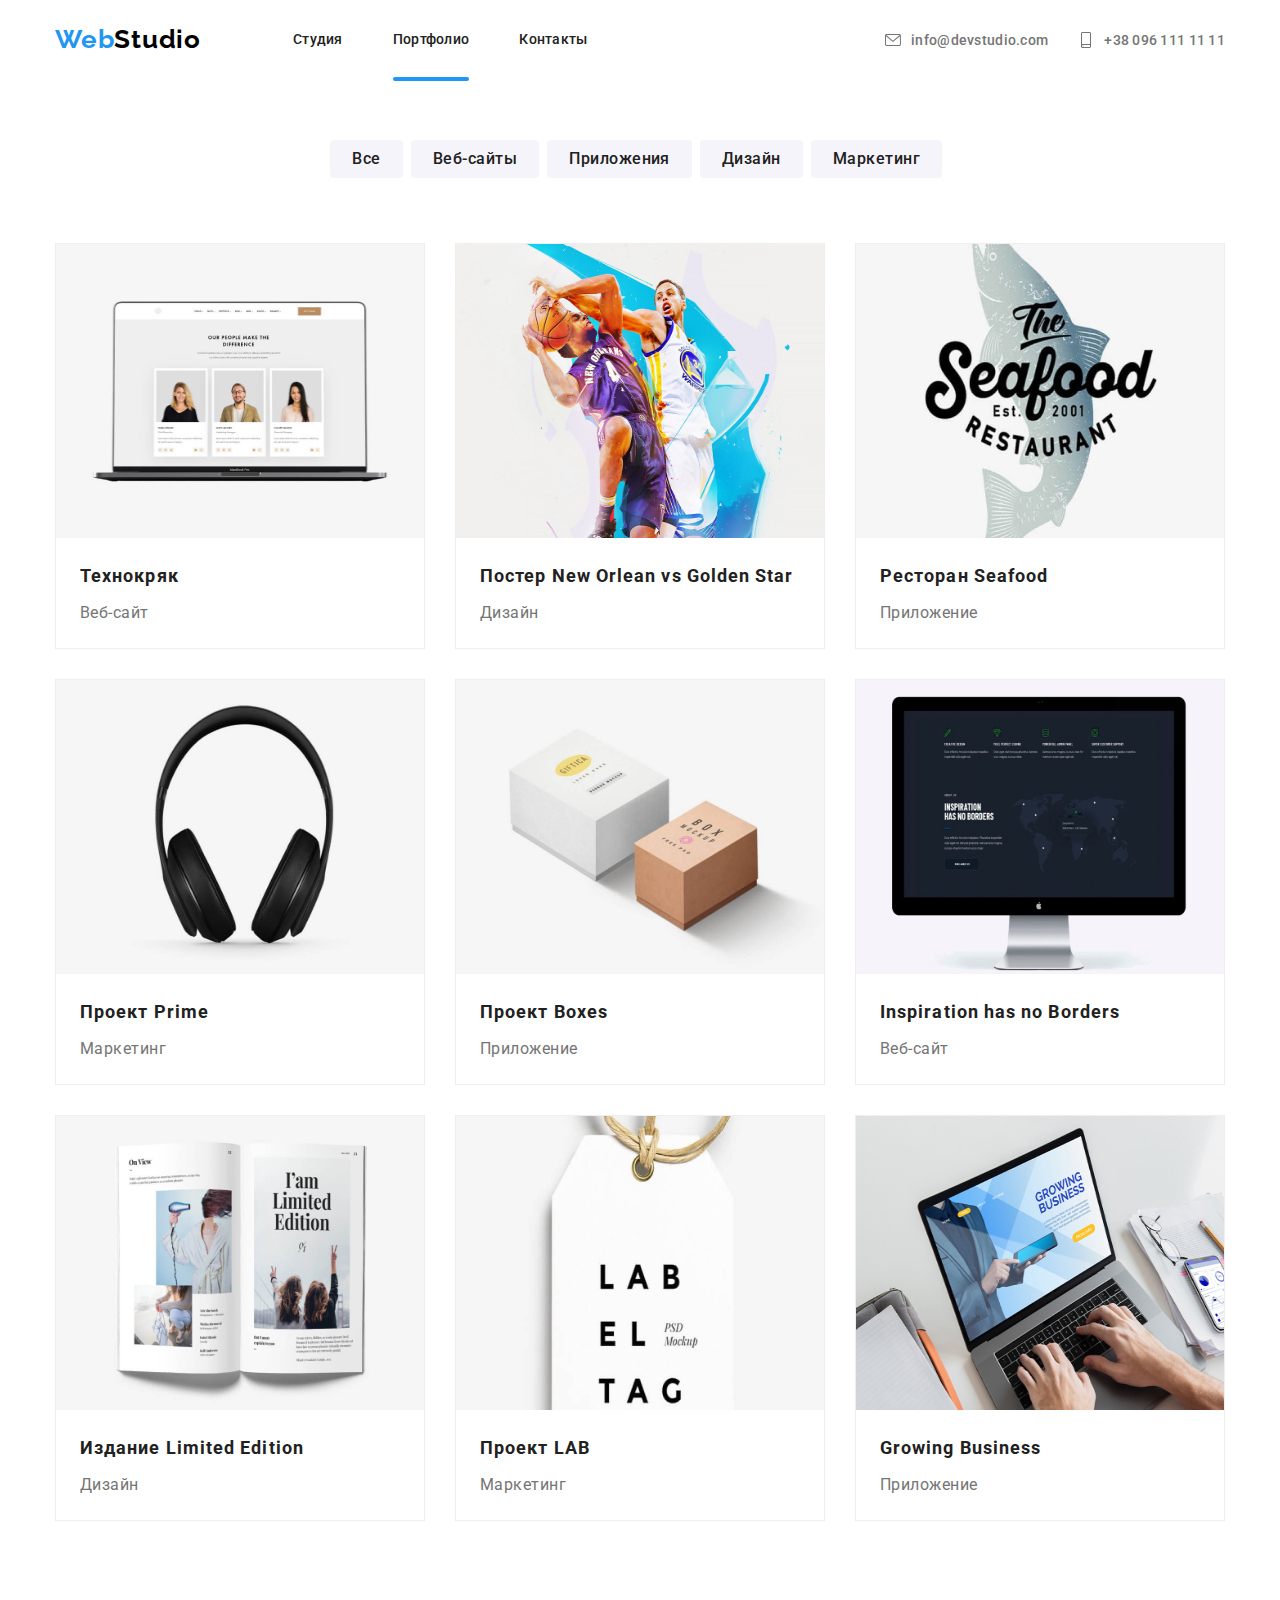
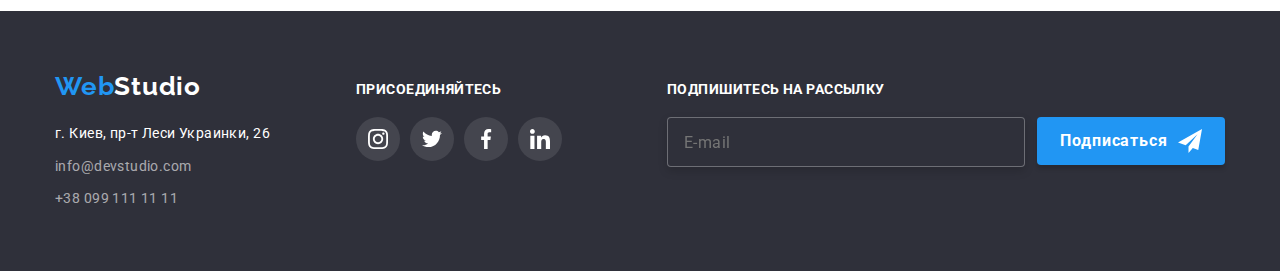
==== commit 03863e48: "secondary" ====
--- a/portfolio.html
+++ b/portfolio.html
@@ -65,7 +65,7 @@
       <ul class="p-list">
         <li class="p-card">
         <div class="p-image-box">
-        <img srcset="./images/portfolio-images/img@2x.jpg 2x" src="./images/portfolio-images/img.jpg" alt="image" class="p-photo" />
+        <img srcset="./images/portfolio-images/img@2x.jpg 2x" src="./images/portfolio-images/img.jpg" alt="image" class="p-photo" width="354" />
         <div class="overlay"><p class="overlay-text">Технокряк это современная площадка распространения коронавируса. Компании используют эту платформу для цифрового
         шпионажа и атак на защищённые сервера конкурентов.</p>
         </div>
@@ -76,7 +76,7 @@
         <li class="p-card">
           <div class="p-image-box">
         <img  srcset="./images/portfolio-images/img1@2x.jpg 2x"
-        src="./images/portfolio-images/img1.jpg" alt="image" class="p-photo" />
+        src="./images/portfolio-images/img1.jpg" alt="image" class="p-photo" width="354" />
         <div class="overlay">
           <p class="overlay-text">Технокряк это современная площадка распространения коронавируса. Компании используют эту
             платформу для цифрового
@@ -88,7 +88,7 @@
       </li>
       <li class="p-card">
         <div class="p-image-box">
-        <img srcset="./images/portfolio-images/img2@2x.jpg 2x" src="./images/portfolio-images/img2.jpg" alt="image" class="p-photo" />
+        <img srcset="./images/portfolio-images/img2@2x.jpg 2x" src="./images/portfolio-images/img2.jpg" alt="image" class="p-photo" width="354" />
         <div class="overlay">
           <p class="overlay-text">Технокряк это современная площадка распространения коронавируса. Компании используют эту
             платформу для цифрового
@@ -100,7 +100,7 @@
         </li>
         <li class="p-card">
           <div class="p-image-box">
-        <img srcset="./images/portfolio-images/img3@2x.jpg 2x" src="./images/portfolio-images/img3.jpg" alt="image" class="p-photo" />
+        <img srcset="./images/portfolio-images/img3@2x.jpg 2x" src="./images/portfolio-images/img3.jpg" alt="image" class="p-photo" width="354" />
         <div class="overlay">
           <p class="overlay-text">Технокряк это современная площадка распространения коронавируса. Компании используют эту
             платформу для цифрового
@@ -112,7 +112,7 @@
         </li>
         <li class="p-card">
           <div class="p-image-box">
-        <img srcset="./images/portfolio-images/img4@2x.jpg 2x" src="./images/portfolio-images/img4.jpg" alt="image" class="p-photo" />
+        <img srcset="./images/portfolio-images/img4@2x.jpg 2x" src="./images/portfolio-images/img4.jpg" alt="image" class="p-photo" width="354" />
         <div class="overlay">
           <p class="overlay-text">Технокряк это современная площадка распространения коронавируса. Компании используют эту
             платформу для цифрового
@@ -124,7 +124,7 @@
         </li>
         <li class="p-card">
           <div class="p-image-box">
-        <img  srcset="./images/portfolio-images/img5@2x.jpg 2x" src="./images/portfolio-images/img5.jpg" alt="image" class="p-photo" />
+        <img  srcset="./images/portfolio-images/img5@2x.jpg 2x" src="./images/portfolio-images/img5.jpg" alt="image" class="p-photo" width="354"/>
         <div class="overlay">
           <p class="overlay-text">Технокряк это современная площадка распространения коронавируса. Компании используют эту
             платформу для цифрового
@@ -136,7 +136,7 @@
         </li>
          <li class="p-card">
           <div class="p-image-box">
-        <img srcset="./images/portfolio-images/img6@2x.jpg 2x" src="./images/portfolio-images/img6.jpg" alt="image" class="p-photo" />
+        <img srcset="./images/portfolio-images/img6@2x.jpg 2x" src="./images/portfolio-images/img6.jpg" alt="image" class="p-photo" width="354"/>
         <div class="overlay">
           <p class="overlay-text">Технокряк это современная площадка распространения коронавируса. Компании используют эту
             платформу для цифрового
@@ -148,7 +148,7 @@
         </li>
         <li class="p-card">
           <div class="p-image-box">
-        <img srcset="./images/portfolio-images/img7@2x.jpg 2x" src="./images/portfolio-images/img7.jpg" alt="image" class="p-photo" />
+        <img srcset="./images/portfolio-images/img7@2x.jpg 2x" src="./images/portfolio-images/img7.jpg" alt="image" class="p-photo" width="354" />
         <div class="overlay">
           <p class="overlay-text">Технокряк это современная площадка распространения коронавируса. Компании используют эту
             платформу для цифрового
@@ -160,7 +160,7 @@
         </li>     
         <li class="p-card">
           <div class="p-image-box">
-        <img srcset="./images/portfolio-images/img8@2x.jpg 2x" src="./images/portfolio-images/img8.jpg" alt="image" class="p-photo" />
+        <img srcset="./images/portfolio-images/img8@2x.jpg 2x" src="./images/portfolio-images/img8.jpg" alt="image" class="p-photo" width="354" />
         <div class="overlay">
           <p class="overlay-text">Технокряк это современная площадка распространения коронавируса. Компании используют эту
             платформу для цифрового
--- a/css/main.min.css
+++ b/css/main.min.css
@@ -1,2 +1,2 @@
-.clients{padding-top:60px;padding-bottom:60px}@media screen and (min-width: 1200px){.clients{padding-top:94px;padding-bottom:94px}}.clients-list{display:-webkit-box;display:-ms-flexbox;display:flex;list-style:none;padding:0;-ms-flex-wrap:wrap;flex-wrap:wrap}@media screen and (min-width: 1200px){.clients-list{-ms-flex-wrap:nowrap;flex-wrap:nowrap}}.clients-item{display:-webkit-box;display:-ms-flexbox;display:flex;width:calc((100% - 30px) / 2)}@media screen and (max-width: 767px){.clients-item:not(:nth-child(2n)){margin-right:30px}.clients-item:not(:nth-last-child(-n+2)){margin-bottom:30px}}@media screen and (min-width: 768px) and (max-width: 1199px){.clients-item{width:calc((100% - 60px) / 3)}.clients-item:not(:nth-child(3n)){margin-right:30px}.clients-item:not(:nth-last-child(-n+3)){margin-bottom:30px}}@media screen and (min-width: 1200px){.clients-item:not(:last-child){margin-right:30px}}.clients-button{-webkit-box-align:center;-ms-flex-align:center;align-items:center;-webkit-box-pack:center;-ms-flex-pack:center;justify-content:center;display:-webkit-box;display:-ms-flexbox;display:flex;width:100%;height:90px;border:1px solid #afb1b8;border-radius:4px;-webkit-transition-property:border-color;transition-property:border-color;-webkit-transition-duration:250ms;transition-duration:250ms;-webkit-transition-timing-function:cubic-bezier(0.4, 0, 0.2, 1);transition-timing-function:cubic-bezier(0.4, 0, 0.2, 1)}.clients-button:hover{border-color:#2196f3}.clients-icon{max-width:80px;max-height:52px;fill:#afb1b8;-webkit-transition-property:fill;transition-property:fill;-webkit-transition-duration:250ms;transition-duration:250ms;-webkit-transition-timing-function:cubic-bezier(0.4, 0, 0.2, 1);transition-timing-function:cubic-bezier(0.4, 0, 0.2, 1)}.clients-button:hover .clients-icon{fill:#2196f3}.examples{display:none;padding-top:94px;padding-bottom:94px}.examples-list{display:-webkit-box;display:-ms-flexbox;display:flex;list-style:none;margin-top:0;padding-left:0;width:calc((100% - 60px) / 3);z-index:-2}@media screen and (min-width: 1200px){.examples{display:block}}.ex-image{display:block;z-index:-1}.examples .item{-webkit-box-align:center;-ms-flex-align:center;align-items:center}.examples .item:not(:nth-child(3n)){margin-right:30px}.item .thumb{display:-webkit-box;display:-ms-flexbox;display:flex;position:relative;width:370px}.text-container{-webkit-box-pack:center;-ms-flex-pack:center;justify-content:center;display:-webkit-box;display:-ms-flexbox;display:flex;-webkit-box-align:center;-ms-flex-align:center;align-items:center;position:absolute;min-height:70px;width:100%;bottom:0;background-color:rgba(47,48,58,0.8);z-index:-1}.text-container .image-text{color:#fff;font-family:Roboto;font-weight:bold;font-size:14px;line-height:16px;text-align:center;letter-spacing:0.03em;text-transform:uppercase}.feat-list{display:-webkit-box;display:-ms-flexbox;display:flex;-webkit-box-orient:vertical;-webkit-box-direction:normal;-ms-flex-direction:column;flex-direction:column;list-style:none;padding-left:0}@media screen and (max-width: 1199px){.feat-list{padding-bottom:60px}}@media screen and (min-width: 480px){.feat-list{-ms-flex-wrap:wrap;flex-wrap:wrap;-webkit-box-orient:horizontal;-webkit-box-direction:normal;-ms-flex-direction:row;flex-direction:row}}@media screen and (min-width: 1200px){.feat-list{-ms-flex-wrap:nowrap;flex-wrap:nowrap}}.feat-item{width:100%;text-align:CENTER}@media screen and (min-width: 480px) and (max-width: 1199px){.feat-item:not(:nth-last-child(1)){margin-bottom:30px}}@media screen and (min-width: 480px) and (max-width: 1199px){.feat-item{max-width:354px;width:calc((100% - 30px) / 2)}.feat-item:nth-child(odd){margin-right:30px}}@media screen and (min-width: 1200px){.feat-item{width:calc((100% - 90px) / 4)}.feat-item:not(:last-child){margin-right:30px}}.features{padding-top:60px}@media screen and (min-width: 1200px){.features{padding-top:94px}}.features .feat-text{margin-top:0;font-family:Roboto;color:#757575;font-weight:normal;font-size:14px;line-height:1.72;letter-spacing:0.03em;text-align:left}.features .feat-title{margin-top:0;font-family:Roboto;font-weight:bold;font-size:14px;line-height:1.14;letter-spacing:0.03em;text-transform:uppercase;margin-bottom:10px;margin-top:30px}@media screen and (min-width: 480px){.features .feat-title{text-align:left}}.features .feat-icon-container{height:120px;width:100%;display:-webkit-box;display:-ms-flexbox;display:flex;padding:0;margin:0;-webkit-box-align:center;-ms-flex-align:center;align-items:center;background-color:#f5f4fa;border-radius:4px}.features .feat-icon{height:70px;margin-left:auto;margin-right:auto}.footer{max-width:100%;background-color:#2f303a;padding-top:60px;padding-bottom:60px;display:-webkit-box;display:-ms-flexbox;display:flex;text-align:center}.footer .foot-list{display:-webkit-box;display:-ms-flexbox;display:flex;-webkit-box-align:center;-ms-flex-align:center;align-items:center;-webkit-box-orient:vertical;-webkit-box-direction:normal;-ms-flex-direction:column;flex-direction:column;-webkit-box-pack:center;-ms-flex-pack:center;justify-content:center;list-style:none;padding-left:0;margin:0;margin-bottom:60px;text-align:center}@media screen and (min-width: 1200px){.footer .foot-list{max-width:231px;-webkit-box-align:start;-ms-flex-align:start;align-items:flex-start;margin-bottom:0}}.footer .link{font-family:Roboto;font-weight:normal;font-size:14px;line-height:1.71;letter-spacing:0.03em;color:rgba(255,255,255,0.6)}.footer .address{color:#fff;font-family:Roboto;font-weight:normal;font-size:14px;line-height:1.71;letter-spacing:0.03em}.footer .logo{color:#fff;margin-right:0;margin-bottom:20px}.footer .foot-logo-item{margin-bottom:20px}@media screen and (min-width: 1200px){.footer .foot-logo-item{text-align:left}}.footer .item{display:-webkit-box;display:-ms-flexbox;display:flex;-ms-flex-line-pack:center;align-content:center;text-align:center}@media screen and (min-width: 1200px){.footer .item{width:231px}}.footer .item:not(:last-child){margin-bottom:9px}.foot-button{display:-webkit-box;display:-ms-flexbox;display:flex;margin:0px;width:44px;height:44px;background-color:rgba(255,255,255,0.1);border:none;fill:#fff;border-radius:50%;-webkit-transition-property:background-color;transition-property:background-color;-webkit-transition-duration:250ms;transition-duration:250ms;-webkit-transition-timing-function:cubic-bezier(0.4, 0, 0.2, 1);transition-timing-function:cubic-bezier(0.4, 0, 0.2, 1)}.foot-button:hover,.foot-button:focus{background-color:#2196f3;border-radius:50%}.foot-icon-list{padding:0;list-style:none;margin:0;margin-bottom:60px}@media screen and (min-width: 1200px){.foot-icon-list{margin-bottom:0}}.foot-icon-item:not(:last-child){margin-right:10px}.foot-button:hover .icon,.foot-button:focus .icon{fill:#fff}.foot-button .icon{fill:#fff}.foot-icon-title{margin-bottom:20px;font-family:Roboto;font-weight:bold;font-size:14px;line-height:16px;letter-spacing:0.03em;text-transform:uppercase;color:#ffffff}@media screen and (min-width: 1200px){.foot-icon-title{text-align:left}}.foot-icon-flex{display:-webkit-box;display:-ms-flexbox;display:flex;-webkit-box-pack:center;-ms-flex-pack:center;justify-content:center}.form-title{margin-bottom:20px;font-family:Roboto;font-weight:bold;font-size:14px;line-height:16px;letter-spacing:0.03em;text-transform:uppercase;color:#ffffff}@media screen and (min-width: 1200px){.form-title{text-align:left}}.form-flex{-webkit-box-pack:center;-ms-flex-pack:center;justify-content:center;display:-webkit-box;display:-ms-flexbox;display:flex;-webkit-box-orient:vertical;-webkit-box-direction:normal;-ms-flex-direction:column;flex-direction:column}.form-input-flex{display:-webkit-box;display:-ms-flexbox;display:flex;-webkit-box-orient:vertical;-webkit-box-direction:normal;-ms-flex-direction:column;flex-direction:column;-webkit-box-pack:center;-ms-flex-pack:center;justify-content:center;-webkit-box-align:center;-ms-flex-align:center;align-items:center}@media screen and (min-width: 1200px){.form-input-flex{-webkit-box-orient:horizontal;-webkit-box-direction:normal;-ms-flex-direction:row;flex-direction:row;-webkit-box-align:start;-ms-flex-align:start;align-items:flex-start;margin-bottom:34px}}.email-form{width:100%;height:50px;border:1px solid rgba(255,255,255,0.3);-webkit-box-sizing:border-box;box-sizing:border-box;-webkit-filter:drop-shadow(0px 4px 4px rgba(0,0,0,0.15));filter:drop-shadow(0px 4px 4px rgba(0,0,0,0.15));border-radius:4px;background-color:#2f303a;font-family:Roboto;font-weight:normal;font-size:16px;line-height:20px;display:-webkit-box;display:-ms-flexbox;display:flex;-webkit-box-align:center;-ms-flex-align:center;align-items:center;letter-spacing:0.03em;color:rgba(255,255,255,0.6);outline:none;margin-bottom:20px;padding-left:16px;padding-top:15px;padding-bottom:15px}@media screen and (min-width: 480px) and (max-width: 1199px){.email-form{width:450px}}@media screen and (min-width: 1200px){.email-form{width:358px;margin-bottom:0}}.form-button{display:-webkit-box;display:-ms-flexbox;display:flex;-webkit-box-align:center;-ms-flex-align:center;align-items:center;-webkit-box-pack:center;-ms-flex-pack:center;justify-content:center;font-family:Roboto;font-weight:bold;font-size:16px;line-height:30px;letter-spacing:0.06em;color:#ffffff;background-color:#2196f3;width:188px;height:48px;margin-left:12px;outline:none;-webkit-box-shadow:0px 4px 4px rgba(0,0,0,0.15);box-shadow:0px 4px 4px rgba(0,0,0,0.15);border-radius:4px;border:none;-webkit-transition-property:background-color, color;transition-property:background-color, color;-webkit-transition-duration:250ms;transition-duration:250ms;-webkit-transition-timing-function:cubic-bezier(0.4, 0, 0.2, 1);transition-timing-function:cubic-bezier(0.4, 0, 0.2, 1)}.form-button:hover,.form-button:focus{color:#2196f3;background-color:#fff;cursor:pointer}.form-button:hover .form-icon,.form-button:focus .form-icon{fill:#2196f3}.form-icon{width:24px;margin-left:10px;fill:#fff;-webkit-transition-property:fill;transition-property:fill;-webkit-transition-duration:250ms;transition-duration:250ms;-webkit-transition-timing-function:cubic-bezier(0.4, 0, 0.2, 1);transition-timing-function:cubic-bezier(0.4, 0, 0.2, 1)}@media screen and (min-width: 1200px){.right-positioner{display:-webkit-box;display:-ms-flexbox;display:flex;-webkit-box-pack:justify;-ms-flex-pack:justify;justify-content:space-between}}@media screen and (min-width: 1200px){.left{margin-left:0}}@media screen and (min-width: 768px){.right{margin-left:165px}}@media screen and (min-width: 1200px){.right{margin-left:70px;-webkit-box-align:center;-ms-flex-align:center;align-items:center;display:-webkit-box;display:-ms-flexbox;display:flex;-webkit-box-orient:vertical;-webkit-box-direction:normal;-ms-flex-direction:column;flex-direction:column;margin-bottom:40px}}@media screen and (min-width: 1200px){.tablet-container{display:-webkit-box;display:-ms-flexbox;display:flex;-webkit-box-orient:horizontal;-webkit-box-direction:normal;-ms-flex-direction:row;flex-direction:row;-webkit-box-align:center;-ms-flex-align:center;align-items:center}}@media screen and (min-width: 768px){.tablet-container{display:-webkit-box;display:-ms-flexbox;display:flex;-webkit-box-orient:horizontal;-webkit-box-direction:normal;-ms-flex-direction:row;flex-direction:row;-webkit-box-pack:center;-ms-flex-pack:center;justify-content:center}}.page-header{background-color:#fff;border-top:0;border-left:0;border-right:0}.main-nav{display:-webkit-box;display:-ms-flexbox;display:flex;position:relative}@media screen and (min-width: 768px){.site-nav .item+.item,.site-nav .site-nav-list .item+.item{margin-left:50px}}.site-nav,.site-nav .site-nav-list{background-color:#fff;list-style:none;display:-webkit-box;display:-ms-flexbox;display:flex;text-align:center;-webkit-box-align:center;-ms-flex-align:center;align-items:center;margin-left:0;padding-left:0}.site-nav .link{text-align:center;display:block;color:#212121;font-family:Roboto;font-weight:500;font-size:14px;line-height:1.14;letter-spacing:0.02em;padding-bottom:32px;padding-top:32px;position:relative;-webkit-transition-property:color;transition-property:color;-webkit-transition-duration:250ms;transition-duration:250ms;-webkit-transition-timing-function:cubic-bezier(0.4, 0, 0.2, 1);transition-timing-function:cubic-bezier(0.4, 0, 0.2, 1)}.site-nav .link:active{opacity:1}.site-nav .link:hover,.site-nav .link:focus{color:#2196f3}@media screen and (max-width: 767px){.site-nav .link{padding-top:0;padding-bottom:8px;font-size:18px;line-height:21px}}.site-nav .item{display:-webkit-box;display:-ms-flexbox;display:flex}@media screen and (max-width: 767px){.site-nav .item{margin:0}.site-nav .item:not(:last-child){margin-bottom:40px}}@media screen and (max-width: 767px){.site-nav .site-nav-list{-webkit-box-orient:vertical;-webkit-box-direction:normal;-ms-flex-direction:column;flex-direction:column;-webkit-box-pack:center;-ms-flex-pack:center;justify-content:center;text-align:center;width:100%;margin-bottom:60px}}.link.current-page:after{position:absolute;content:'';width:100%;height:4px;background-color:#2196f3;border-radius:2px;bottom:0;left:0;-webkit-transform:translateY(25%);transform:translateY(25%)}.cont-nav{list-style:none;display:-webkit-box;display:-ms-flexbox;display:flex;-webkit-box-align:center;-ms-flex-align:center;align-items:center;-webkit-box-pack:center;-ms-flex-pack:center;justify-content:center;margin-left:auto}@media screen and (max-width: 767px){.cont-nav{-webkit-box-orient:vertical;-webkit-box-direction:normal;-ms-flex-direction:column;flex-direction:column;margin-left:0;padding:0}}@media screen and (min-width: 768px) and (max-width: 1199px){.cont-nav{-webkit-box-orient:vertical;-webkit-box-direction:normal;-ms-flex-direction:column;flex-direction:column;-webkit-box-align:start;-ms-flex-align:start;align-items:flex-start}}@media screen and (max-width: 767px){.cont-nav .item:first-child{margin-bottom:16px}}@media screen and (min-width: 768px) and (max-width: 1199px){.cont-nav .item:first-child{margin-bottom:10px}}.cont-nav .link{display:-webkit-box;display:-ms-flexbox;display:flex;text-decoration:none;font-family:Roboto;font-weight:500;font-size:14px;line-height:16px;letter-spacing:0.02em;color:#757575;-webkit-transition-property:color;transition-property:color;-webkit-transition-duration:250ms;transition-duration:250ms;-webkit-transition-timing-function:cubic-bezier(0.4, 0, 0.2, 1);transition-timing-function:cubic-bezier(0.4, 0, 0.2, 1)}.cont-nav .link:hover{color:#2196f3}@media screen and (max-width: 767px){.cont-nav .link{font-size:18px;line-height:21px}}@media screen and (min-width: 1200px){.cont-nav .item+.item{margin-left:30px}}.header-icon{max-height:16px;max-width:16px;margin:0px;margin-right:10px;fill:#757575;-webkit-transition-property:fill;transition-property:fill;-webkit-transition-duration:250ms;transition-duration:250ms;-webkit-transition-timing-function:cubic-bezier(0.4, 0, 0.2, 1);transition-timing-function:cubic-bezier(0.4, 0, 0.2, 1)}.link:hover .header-icon{fill:#2196f3}.menu-button{display:-webkit-inline-box;display:-ms-inline-flexbox;display:inline-flex;-webkit-box-align:center;-ms-flex-align:center;align-items:center;margin:0;margin-left:auto;padding:0;border:none;background-color:transparent;outline:none}.menu-button .icon-cross{display:none;fill:#757575}.menu-button .icon-menu{fill:#757575}.menu-button.is-open .icon-cross{display:block}.menu-button.is-open .icon-menu{display:none}@media screen and (min-width: 768px){.menu-button{display:none}}.menu-button:hover .icon-cross,.menu-button:hover .icon-menu,.menu-button:focus .icon-menu,.menu-button:focus .icon-cross,.menu-button:hover{fill:#2196f3;cursor:pointer}.menu-container{width:100%;display:-webkit-box;display:-ms-flexbox;display:flex;z-index:999}@media screen and (max-width: 767px){.menu-container{display:none;position:absolute;top:100%;left:0;width:100%;text-align:center;background-color:#fff;padding-top:60px;padding-bottom:60px;-webkit-box-shadow:0px 4px 8px rgba(0,0,0,0.04),0px 2px 4px rgba(0,0,0,0.08),0px 1px 3px rgba(0,0,0,0.16);box-shadow:0px 4px 8px rgba(0,0,0,0.04),0px 2px 4px rgba(0,0,0,0.08),0px 1px 3px rgba(0,0,0,0.16)}}@media screen and (max-width: 767px){.menu-container.is-open{display:block}}.hero{display:-webkit-box;display:-ms-flexbox;display:flex;-webkit-box-align:center;-ms-flex-align:center;align-items:center;-webkit-box-pack:center;-ms-flex-pack:center;justify-content:center;-webkit-box-orient:vertical;-webkit-box-direction:normal;-ms-flex-direction:column;flex-direction:column;height:400px;width:100%;max-width:1600px;background-color:#2f303a;text-align:center;margin-top:0;margin-bottom:0;margin-left:auto;margin-right:auto;padding-bottom:200px;padding-top:200px;background-image:-webkit-gradient(linear, left top, left bottom, from(rgba(47,48,58,0.4)), to(rgba(47,48,58,0.4))),url(../images/hero-bg.jpg);background-image:linear-gradient(rgba(47,48,58,0.4), rgba(47,48,58,0.4)),url(../images/hero-bg.jpg);background-size:cover;background-repeat:no-repeat;background-position:center}@media screen and (min-width: 1200px){.hero{height:600px}}@media screen and (min-device-pixel-ratio: 2), screen and (-webkit-min-device-pixel-ratio: 2), screen and (min-resolution: 192dpi), screen and (min-resolution: 2dppx){.hero{background-image:url(../images/hero-bg@2x.jpg)}}.hero .title{margin-top:0;margin-bottom:30px;font-family:Roboto;font-style:normal;font-weight:900;font-size:26px;line-height:42px;text-align:center;letter-spacing:0.06em;text-transform:uppercase;color:#ffffff}@media screen and (min-width: 1200px){.hero .title{font-size:44px;line-height:60px}}.hero .button{min-width:136px;padding:10px 32px 10px 32px;font-family:Roboto;color:white;background-color:#2196f3;font-weight:bold;font-size:16px;line-height:1.87;-webkit-box-align:center;-ms-flex-align:center;align-items:center;text-align:center;letter-spacing:0.06em;text-decoration:none;-webkit-transition-property:background-color, color;transition-property:background-color, color;-webkit-transition-duration:250ms;transition-duration:250ms;-webkit-transition-timing-function:cubic-bezier(0.4, 0, 0.2, 1);transition-timing-function:cubic-bezier(0.4, 0, 0.2, 1)}.hero .button:hover,.hero .button:focus{background-color:#fff;color:#2196f3}.logo{text-decoration:none;font-family:Raleway;font-weight:bold;font-size:26px;line-height:1.19;letter-spacing:0.03em;color:black;margin-right:88px;margin-top:24px;margin-bottom:25px}@media screen and (min-width: 1200px){.logo{margin-right:92px}}.logo span{color:#2196f3}.backdrop{position:fixed;top:0;left:0;width:100%;height:100%;background-color:rgba(0,0,0,0.2);z-index:99999;overflow-y:scroll;-webkit-transition:opacity 250ms cubic-bezier(0.4, 0, 0.2, 1);transition:opacity 250ms cubic-bezier(0.4, 0, 0.2, 1)}.backdrop.is-hidden{opacity:0;pointer-events:none}.backdrop.is-hidden .modal{-webkit-transform:scale(0.7) translate(-50%, -50%);transform:scale(0.7) translate(-50%, -50%)}.modal{position:absolute;top:50%;left:50%;width:450px;max-height:609px;background-color:#fff;-webkit-box-shadow:0px 1px 3px rgba(0,0,0,0.12),0px 1px 1px rgba(0,0,0,0.14),0px 2px 1px rgba(0,0,0,0.2);box-shadow:0px 1px 3px rgba(0,0,0,0.12),0px 1px 1px rgba(0,0,0,0.14),0px 2px 1px rgba(0,0,0,0.2);border-radius:4px;-webkit-transform:translate(-50%, -50%) scale(1);transform:translate(-50%, -50%) scale(1);-webkit-transition:-webkit-transform 250ms cubic-bezier(0.4, 0, 0.2, 1);transition:-webkit-transform 250ms cubic-bezier(0.4, 0, 0.2, 1);transition:transform 250ms cubic-bezier(0.4, 0, 0.2, 1);transition:transform 250ms cubic-bezier(0.4, 0, 0.2, 1), -webkit-transform 250ms cubic-bezier(0.4, 0, 0.2, 1);-webkit-transform-origin:center;transform-origin:center;z-index:999}@media screen and (max-width: 479px){.modal{width:100%;max-width:450px}}@media screen and (min-width: 1200px){.modal{width:528px;max-height:581px}}.modal-close{display:-webkit-box;display:-ms-flexbox;display:flex;-webkit-box-pack:center;-ms-flex-pack:center;justify-content:center;-webkit-box-align:center;-ms-flex-align:center;align-items:center;padding:0;margin:0;margin-left:auto;margin-top:8px;margin-right:8px;width:30px;height:30px;border:1px solid rgba(0,0,0,0.1);border-radius:50%;background-color:#fff;outline:none}.modal-close:hover,.modal-close:focus{cursor:pointer}.modal-icon-close{width:18px;height:18px;fill:#000;-webkit-transition:fill 250ms cubic-bezier(0.4, 0, 0.2, 1);transition:fill 250ms cubic-bezier(0.4, 0, 0.2, 1)}.modal-close:hover .modal-icon-close,.modal-close:focus .modal-icon-close{fill:#2196f3}.modal-form-flex{margin-left:40px;margin-right:40px;margin-bottom:40px}.modal-form{display:-webkit-box;display:-ms-flexbox;display:flex;-webkit-box-orient:vertical;-webkit-box-direction:normal;-ms-flex-direction:column;flex-direction:column}.modal-form .input-flex{position:relative;display:-webkit-box;display:-ms-flexbox;display:flex;-webkit-box-orient:vertical;-webkit-box-direction:normal;-ms-flex-direction:column;flex-direction:column;text-align:left;margin-bottom:10px}.input-flex:focus-within .modal-icon{fill:#2196f3}.modal-input{height:40px;border:1px solid rgba(33,33,33,0.2);-webkit-box-sizing:border-box;box-sizing:border-box;border-radius:4px;widows:100%;padding-left:42px;padding-top:12px;padding-bottom:12px;outline:none}.modal-input:focus{border-color:#2196f3}.modal-input:hover{cursor:pointer}.modal-title{font-family:Roboto;font-weight:bold;font-size:20px;line-height:23px;text-align:center;letter-spacing:0.03em;margin-bottom:12px;color:#212121}.modal-label{font-family:Roboto;font-weight:normal;font-size:12px;line-height:14px;letter-spacing:0.01em;margin-bottom:4px;color:#757575}.modal-comment.modal-input{resize:none;height:120px;padding-left:16px;padding-right:16px;padding-top:12px;padding-bottom:12px}.modal-comment.modal-input::-webkit-input-placeholder{font-family:Roboto;font-style:normal;font-weight:normal;font-size:12px;line-height:14px;letter-spacing:0.01em;color:rgba(117,117,117,0.5)}.modal-comment.modal-input:-ms-input-placeholder{font-family:Roboto;font-style:normal;font-weight:normal;font-size:12px;line-height:14px;letter-spacing:0.01em;color:rgba(117,117,117,0.5)}.modal-comment.modal-input::-ms-input-placeholder{font-family:Roboto;font-style:normal;font-weight:normal;font-size:12px;line-height:14px;letter-spacing:0.01em;color:rgba(117,117,117,0.5)}.modal-comment.modal-input::placeholder{font-family:Roboto;font-style:normal;font-weight:normal;font-size:12px;line-height:14px;letter-spacing:0.01em;color:rgba(117,117,117,0.5)}.checkbox-flex{display:-webkit-box;display:-ms-flexbox;display:flex;-webkit-box-align:center;-ms-flex-align:center;align-items:center;-webkit-box-pack:center;-ms-flex-pack:center;justify-content:center}.modal-label.checkbox-label{display:-webkit-box;display:-ms-flexbox;display:flex;-webkit-box-align:center;-ms-flex-align:center;align-items:center;-webkit-box-pack:start;-ms-flex-pack:start;justify-content:flex-start;margin-bottom:0;font-family:Roboto;font-weight:normal;font-size:14px;line-height:24px;letter-spacing:0.03em;color:#757575}@media screen and (max-width: 1199px){.modal-label.checkbox-label{font-size:12px;line-height:14px}}.checkbox-flex .checkbox{width:0px;height:0px;color:#212121;outline:none;-webkit-appearance:none;-moz-appearance:none;appearance:none}.checkbox-flex .checkbox-label:hover{cursor:pointer}.checkbox:checked .checkbox-icon{fill:#fff}.checkbox-link{color:#2196f3}.checkbox-icon{margin:0;width:16px;height:15px;border:2px solid #212121;border-radius:2px;margin-right:7px}.checkbox:checked+.checkbox-icon{background-color:#2196f3;background-image:url(../images/svg/check.svg);background-size:contain;background-origin:border-box;border:2px solid #2196f3}.send-button{width:200px;height:50px;margin-top:30px;font-family:Roboto;font-weight:bold;font-size:16px;line-height:30px;letter-spacing:0.06em;text-decoration:none;color:#ffffff;background:#2196f3;-webkit-box-shadow:0px 4px 4px rgba(0,0,0,0.15);box-shadow:0px 4px 4px rgba(0,0,0,0.15);border-radius:4px;border:none;outline:none}.send-button:hover,.send-button:focus{cursor:pointer}.modal-icon{position:absolute;bottom:18%;-webkit-transform:translateY();transform:translateY();max-width:18px;max-height:18px;margin-left:12px;fill:#212121}.modal-icon:hover{cursor:pointer}.portfolio{padding-bottom:60px;padding-top:60px}.p-title{font-family:Roboto;font-weight:bold;font-size:18px;line-height:2;letter-spacing:0.06em;margin-left:24px;margin-right:24px;margin-bottom:4px}.p-list{list-style:none;padding-left:0;display:-webkit-box;display:-ms-flexbox;display:flex;-webkit-box-orient:vertical;-webkit-box-direction:normal;-ms-flex-direction:column;flex-direction:column;-webkit-box-align:start;-ms-flex-align:start;align-items:flex-start}@media screen and (min-width: 480px){.p-list{-webkit-box-orient:horizontal;-webkit-box-direction:normal;-ms-flex-direction:row;flex-direction:row;-ms-flex-wrap:wrap;flex-wrap:wrap}}.p-card{border:1px solid #eeeeee;width:100%;margin-left:0;margin-bottom:30px;-webkit-transition-property:-webkit-box-shadow;transition-property:-webkit-box-shadow;transition-property:box-shadow;transition-property:box-shadow, -webkit-box-shadow;-webkit-transition-duration:250ms;transition-duration:250ms;-webkit-transition-timing-function:cubic-bezier(0.4, 0, 0.2, 1);transition-timing-function:cubic-bezier(0.4, 0, 0.2, 1)}.p-card:hover,.p-card:focus{-webkit-box-shadow:0px 1px 1px rgba(0,0,0,0.12),0px 4px 4px rgba(0,0,0,0.06),1px 4px 6px rgba(0,0,0,0.16);box-shadow:0px 1px 1px rgba(0,0,0,0.12),0px 4px 4px rgba(0,0,0,0.06),1px 4px 6px rgba(0,0,0,0.16)}@media screen and (min-width: 480px) and (max-width: 1199px){.p-card{width:calc((100% - 30px) / 2)}.p-card:not(:nth-child(2n)){margin-right:30px}.p-card:not(:nth-last-child(-n+2)){margin-bottom:30px}}@media screen and (min-width: 1200px){.p-card{width:calc((100% - 60px) / 3)}.p-card:not(:nth-child(3n)){margin-right:30px}.p-card:not(:nth-last-child(-n+3)){margin-bottom:30px}}.p-photo{width:100%}.p-text{font-family:Roboto;font-size:16px;line-height:1.87;letter-spacing:0.03em;color:#757575;text-decoration:none;margin-left:24px;margin-right:24px;margin-bottom:20px}.p-buttons{list-style:none;padding-left:0;display:-webkit-box;display:-ms-flexbox;display:flex;-webkit-box-align:center;-ms-flex-align:center;align-items:center;-webkit-box-pack:start;-ms-flex-pack:start;justify-content:flex-start;-ms-flex-wrap:wrap;flex-wrap:wrap;margin-bottom:50px}@media screen and (min-width: 767px){.p-buttons{-webkit-box-pack:center;-ms-flex-pack:center;justify-content:center}}.p-buttons .button{font-family:Roboto;font-weight:500;font-size:16px;line-height:26px;text-align:center;letter-spacing:0.03em;background-color:#f5f4fa;color:#212121;border-radius:4px;padding:6px 22px 6px 22px;min-width:73px;margin-bottom:15px;margin-right:8px;-webkit-transition-property:background-color, color, -webkit-box-shadow;transition-property:background-color, color, -webkit-box-shadow;transition-property:background-color, color, box-shadow;transition-property:background-color, color, box-shadow, -webkit-box-shadow;-webkit-transition-duration:250ms;transition-duration:250ms;-webkit-transition-timing-function:cubic-bezier(0.4, 0, 0.2, 1);transition-timing-function:cubic-bezier(0.4, 0, 0.2, 1)}.p-buttons .button:hover,.p-buttons .button:focus{color:#fff;background-color:#2196f3;-webkit-box-shadow:0px 3px 1px rgba(0,0,0,0.1),0px 1px 2px rgba(0,0,0,0.08),0px 2px 2px rgba(0,0,0,0.12);box-shadow:0px 3px 1px rgba(0,0,0,0.1),0px 1px 2px rgba(0,0,0,0.08),0px 2px 2px rgba(0,0,0,0.12);cursor:pointer}.p-image-box{display:-webkit-box;display:-ms-flexbox;display:flex;max-height:294px;width:100%;margin-bottom:20px;position:relative;background-color:#fff;overflow:hidden;-webkit-transition-property:back;transition-property:back}@media screen and (max-width: 480px){.p-image-box{height:auto}}.p-image-box .overlay{display:-webkit-box;display:-ms-flexbox;display:flex;width:100%;height:100%;position:absolute;-webkit-box-align:center;-ms-flex-align:center;align-items:center;background-color:rgba(33,150,243,0.9);padding-left:24px;padding-right:24px;opacity:0;-webkit-transform:translatey(200%);transform:translatey(200%);-webkit-transition-property:-webkit-transform opacity;transition-property:-webkit-transform opacity;transition-property:transform opacity;transition-property:transform opacity, -webkit-transform opacity;-webkit-transition-duration:250ms;transition-duration:250ms;-webkit-transition-timing-function:cubic-bezier(0.4, 0, 0.2, 1);transition-timing-function:cubic-bezier(0.4, 0, 0.2, 1)}.overlay-text{font-family:Roboto;font-weight:normal;font-size:18px;line-height:28px;letter-spacing:0.03em;color:#ffffff}.p-card:hover .overlay{-webkit-transform:translateY(0);transform:translateY(0);opacity:1}.team{background-color:#f5f4fa;margin-top:0px;margin-bottom:0px;padding-top:60px;padding-bottom:60px;text-align:center}@media screen and (min-width: 1200px){.team{padding-top:94px;padding-bottom:94px}}.team .photo{margin-bottom:30px;width:100%}.team .name{font-family:Roboto;font-weight:normal;font-size:16px;line-height:19px;text-align:center;letter-spacing:0.03em;color:#757575;margin-top:0;margin-bottom:0}.team .list{padding:0;display:-webkit-box;display:-ms-flexbox;display:flex;-webkit-box-orient:vertical;-webkit-box-direction:normal;-ms-flex-direction:column;flex-direction:column}@media screen and (min-width: 480px){.team .list{-webkit-box-orient:horizontal;-webkit-box-direction:normal;-ms-flex-direction:row;flex-direction:row;-ms-flex-wrap:wrap;flex-wrap:wrap}}.team .icon-list{display:-webkit-box;display:-ms-flexbox;display:flex;-webkit-box-pack:center;-ms-flex-pack:center;justify-content:center;padding:0;list-style:none;margin-top:16px;margin-right:32px;margin-left:32px}.team .title{font-family:Roboto;font-weight:500;font-size:16px;line-height:19px;text-align:center;letter-spacing:0.03em;color:#212121;margin-top:0;margin-bottom:10px}.team .card{-webkit-box-shadow:0px 1px 3px rgba(0,0,0,0.12),0px 1px 1px rgba(0,0,0,0.14),0px 2px 1px rgba(0,0,0,0.2);box-shadow:0px 1px 3px rgba(0,0,0,0.12),0px 1px 1px rgba(0,0,0,0.14),0px 2px 1px rgba(0,0,0,0.2);border-radius:0px 0px 4px 4px;background-color:#fff;width:100%;text-align:center;padding-bottom:24px;-webkit-box-align:center;-ms-flex-align:center;align-items:center;list-style:none}@media screen and (max-width: 479px){.team .card:not(:nth-last-child(1)){margin-bottom:30px}}@media screen and (min-width: 480px) and (max-width: 1199px){.team .card{width:calc((100% - 30px) / 2)}.team .card:not(:nth-child(2n)){margin-right:30px}.team .card:not(:nth-last-child(-n+2)){margin-bottom:30px}}@media screen and (min-width: 1200px){.team .card{width:calc((100% - 90px) / 4);margin-bottom:0;padding-bottom:30px}.team .card:not(:nth-child(4n)){margin-right:30px}}.team-button{display:-webkit-box;display:-ms-flexbox;display:flex;width:44px;height:44px;background-color:#fff;border:none;fill:#afb1b8;border-radius:50%;-webkit-transition-property:background-color, color;transition-property:background-color, color;-webkit-transition-duration:250ms;transition-duration:250ms;-webkit-transition-timing-function:cubic-bezier(0.4, 0, 0.2, 1);transition-timing-function:cubic-bezier(0.4, 0, 0.2, 1)}.team-button:hover,.team-button:focus{background-color:#2196f3;border-radius:50%}.team .icon-item:not(:last-child){margin-right:10px}.icon{max-width:20px;max-height:20px;margin:12px;fill:#afb1b8}.team-button:hover .icon,.team-button:focus .icon{fill:#fff}html{-webkit-box-sizing:border-box;box-sizing:border-box}*,*::before,*::after{-webkit-box-sizing:inherit;box-sizing:inherit;margin:0}body{font-family:Roboto, sans-serif;text-decoration:none;background-color:#fff;color:#212121}img{display:block;max-width:100%;height:auto}.link{text-decoration:none}.smaller-title{font-family:Roboto;font-style:normal;font-weight:bold;font-size:28px;line-height:33px;text-align:center;letter-spacing:0.03em;color:#212121;margin-bottom:30px}@media screen and (min-width: 1200px){.smaller-title{margin-bottom:50px}}.button{border-radius:4px;border:none;display:inline-block;text-align:center}.container{margin-left:auto;margin-right:auto;width:100%;padding-left:15px;padding-right:15px}@media screen and (min-width: 480px){.container{width:100%}}@media screen and (min-width: 768px){.container{width:738px}}@media screen and (min-width: 1200px){.container{width:1200px}}
+.clients{padding-top:60px;padding-bottom:60px}@media screen and (min-width: 1200px){.clients{padding-top:94px;padding-bottom:94px}}.clients-list{display:-webkit-box;display:-ms-flexbox;display:flex;list-style:none;padding:0;-ms-flex-wrap:wrap;flex-wrap:wrap}@media screen and (min-width: 1200px){.clients-list{-ms-flex-wrap:nowrap;flex-wrap:nowrap}}.clients-item{display:-webkit-box;display:-ms-flexbox;display:flex;width:calc((100% - 30px) / 2)}@media screen and (max-width: 767px){.clients-item:not(:nth-child(2n)){margin-right:30px}.clients-item:not(:nth-last-child(-n+2)){margin-bottom:30px}}@media screen and (min-width: 768px) and (max-width: 1199px){.clients-item{width:calc((100% - 60px) / 3)}.clients-item:not(:nth-child(3n)){margin-right:30px}.clients-item:not(:nth-last-child(-n+3)){margin-bottom:30px}}@media screen and (min-width: 1200px){.clients-item:not(:last-child){margin-right:30px}}.clients-button{-webkit-box-align:center;-ms-flex-align:center;align-items:center;-webkit-box-pack:center;-ms-flex-pack:center;justify-content:center;display:-webkit-box;display:-ms-flexbox;display:flex;width:100%;height:90px;border:1px solid #afb1b8;border-radius:4px;-webkit-transition-property:border-color;transition-property:border-color;-webkit-transition-duration:250ms;transition-duration:250ms;-webkit-transition-timing-function:cubic-bezier(0.4, 0, 0.2, 1);transition-timing-function:cubic-bezier(0.4, 0, 0.2, 1)}.clients-button:hover{border-color:#2196f3}.clients-icon{max-width:80px;max-height:52px;fill:#afb1b8;-webkit-transition-property:fill;transition-property:fill;-webkit-transition-duration:250ms;transition-duration:250ms;-webkit-transition-timing-function:cubic-bezier(0.4, 0, 0.2, 1);transition-timing-function:cubic-bezier(0.4, 0, 0.2, 1)}.clients-button:hover .clients-icon{fill:#2196f3}.examples{display:none;padding-top:94px;padding-bottom:94px}.examples-list{display:-webkit-box;display:-ms-flexbox;display:flex;list-style:none;margin-top:0;padding-left:0;width:calc((100% - 60px) / 3);z-index:-2}@media screen and (min-width: 1200px){.examples{display:block}}.ex-image{display:block;z-index:-1}.examples .item{-webkit-box-align:center;-ms-flex-align:center;align-items:center}.examples .item:not(:nth-child(3n)){margin-right:30px}.item .thumb{display:-webkit-box;display:-ms-flexbox;display:flex;position:relative;width:370px}.text-container{-webkit-box-pack:center;-ms-flex-pack:center;justify-content:center;display:-webkit-box;display:-ms-flexbox;display:flex;-webkit-box-align:center;-ms-flex-align:center;align-items:center;position:absolute;min-height:70px;width:100%;bottom:0;background-color:rgba(47,48,58,0.8);z-index:-1}.text-container .image-text{color:#fff;font-family:Roboto;font-weight:bold;font-size:14px;line-height:16px;text-align:center;letter-spacing:0.03em;text-transform:uppercase}.feat-list{display:-webkit-box;display:-ms-flexbox;display:flex;-webkit-box-orient:vertical;-webkit-box-direction:normal;-ms-flex-direction:column;flex-direction:column;list-style:none;padding-left:0}@media screen and (max-width: 1199px){.feat-list{padding-bottom:60px}}@media screen and (min-width: 480px){.feat-list{-ms-flex-wrap:wrap;flex-wrap:wrap;-webkit-box-orient:horizontal;-webkit-box-direction:normal;-ms-flex-direction:row;flex-direction:row}}@media screen and (min-width: 1200px){.feat-list{-ms-flex-wrap:nowrap;flex-wrap:nowrap}}.feat-item{width:100%;text-align:CENTER}@media screen and (min-width: 480px) and (max-width: 1199px){.feat-item:not(:nth-last-child(1)){margin-bottom:30px}}@media screen and (min-width: 480px) and (max-width: 1199px){.feat-item{max-width:354px;width:calc((100% - 30px) / 2)}.feat-item:nth-child(odd){margin-right:30px}}@media screen and (min-width: 1200px){.feat-item{width:calc((100% - 90px) / 4)}.feat-item:not(:last-child){margin-right:30px}}.features{padding-top:60px}@media screen and (min-width: 1200px){.features{padding-top:94px}}.features .feat-text{margin-top:0;font-family:Roboto;color:#757575;font-weight:normal;font-size:14px;line-height:1.72;letter-spacing:0.03em;text-align:left}.features .feat-title{margin-top:0;font-family:Roboto;font-weight:bold;font-size:14px;line-height:1.14;letter-spacing:0.03em;text-transform:uppercase;margin-bottom:10px;margin-top:30px}@media screen and (min-width: 480px){.features .feat-title{text-align:left}}.features .feat-icon-container{height:120px;width:100%;display:-webkit-box;display:-ms-flexbox;display:flex;padding:0;margin:0;-webkit-box-align:center;-ms-flex-align:center;align-items:center;background-color:#f5f4fa;border-radius:4px}.features .feat-icon{height:70px;margin-left:auto;margin-right:auto}.footer{max-width:100%;background-color:#2f303a;padding-top:60px;padding-bottom:60px;display:-webkit-box;display:-ms-flexbox;display:flex;text-align:center}.footer .foot-list{display:-webkit-box;display:-ms-flexbox;display:flex;-webkit-box-align:center;-ms-flex-align:center;align-items:center;-webkit-box-orient:vertical;-webkit-box-direction:normal;-ms-flex-direction:column;flex-direction:column;-webkit-box-pack:center;-ms-flex-pack:center;justify-content:center;list-style:none;padding-left:0;margin:0;margin-bottom:60px;text-align:center}@media screen and (min-width: 1200px){.footer .foot-list{max-width:231px;-webkit-box-align:start;-ms-flex-align:start;align-items:flex-start;margin-bottom:0}}.footer .link{font-family:Roboto;font-weight:normal;font-size:14px;line-height:1.71;letter-spacing:0.03em;color:rgba(255,255,255,0.6)}.footer .address{color:#fff;font-family:Roboto;font-weight:normal;font-size:14px;line-height:1.71;letter-spacing:0.03em}.footer .logo{color:#fff;margin-right:0;margin-bottom:20px}.footer .foot-logo-item{margin-bottom:20px}@media screen and (min-width: 1200px){.footer .foot-logo-item{text-align:left}}.footer .item{display:-webkit-box;display:-ms-flexbox;display:flex;-ms-flex-line-pack:center;align-content:center;text-align:center}@media screen and (min-width: 1200px){.footer .item{width:231px}}.footer .item:not(:last-child){margin-bottom:9px}.foot-button{display:-webkit-box;display:-ms-flexbox;display:flex;margin:0px;width:44px;height:44px;background-color:rgba(255,255,255,0.1);border:none;fill:#fff;border-radius:50%;-webkit-transition-property:background-color;transition-property:background-color;-webkit-transition-duration:250ms;transition-duration:250ms;-webkit-transition-timing-function:cubic-bezier(0.4, 0, 0.2, 1);transition-timing-function:cubic-bezier(0.4, 0, 0.2, 1)}.foot-button:hover,.foot-button:focus{background-color:#2196f3;border-radius:50%}.foot-icon-list{padding:0;list-style:none;margin:0;margin-bottom:60px}@media screen and (min-width: 1200px){.foot-icon-list{margin-bottom:0}}.foot-icon-item:not(:last-child){margin-right:10px}.foot-button:hover .icon,.foot-button:focus .icon{fill:#fff}.foot-button .icon{fill:#fff}.foot-icon-title{margin-bottom:20px;font-family:Roboto;font-weight:bold;font-size:14px;line-height:16px;letter-spacing:0.03em;text-transform:uppercase;color:#ffffff}@media screen and (min-width: 1200px){.foot-icon-title{text-align:left}}.foot-icon-flex{display:-webkit-box;display:-ms-flexbox;display:flex;-webkit-box-pack:center;-ms-flex-pack:center;justify-content:center}.form-title{margin-bottom:20px;font-family:Roboto;font-weight:bold;font-size:14px;line-height:16px;letter-spacing:0.03em;text-transform:uppercase;color:#ffffff}@media screen and (min-width: 1200px){.form-title{text-align:left}}.form-flex{-webkit-box-pack:center;-ms-flex-pack:center;justify-content:center;display:-webkit-box;display:-ms-flexbox;display:flex;-webkit-box-orient:vertical;-webkit-box-direction:normal;-ms-flex-direction:column;flex-direction:column}.form-input-flex{display:-webkit-box;display:-ms-flexbox;display:flex;-webkit-box-orient:vertical;-webkit-box-direction:normal;-ms-flex-direction:column;flex-direction:column;-webkit-box-pack:center;-ms-flex-pack:center;justify-content:center;-webkit-box-align:center;-ms-flex-align:center;align-items:center}@media screen and (min-width: 1200px){.form-input-flex{-webkit-box-orient:horizontal;-webkit-box-direction:normal;-ms-flex-direction:row;flex-direction:row;-webkit-box-align:start;-ms-flex-align:start;align-items:flex-start;margin-bottom:34px}}.email-form{width:100%;height:50px;border:1px solid rgba(255,255,255,0.3);-webkit-box-sizing:border-box;box-sizing:border-box;-webkit-filter:drop-shadow(0px 4px 4px rgba(0,0,0,0.15));filter:drop-shadow(0px 4px 4px rgba(0,0,0,0.15));border-radius:4px;background-color:#2f303a;font-family:Roboto;font-weight:normal;font-size:16px;line-height:20px;display:-webkit-box;display:-ms-flexbox;display:flex;-webkit-box-align:center;-ms-flex-align:center;align-items:center;letter-spacing:0.03em;color:rgba(255,255,255,0.6);outline:none;margin-bottom:20px;padding-left:16px;padding-top:15px;padding-bottom:15px}@media screen and (min-width: 480px) and (max-width: 1199px){.email-form{width:450px}}@media screen and (min-width: 1200px){.email-form{width:358px;margin-bottom:0}}.form-button{display:-webkit-box;display:-ms-flexbox;display:flex;-webkit-box-align:center;-ms-flex-align:center;align-items:center;-webkit-box-pack:center;-ms-flex-pack:center;justify-content:center;font-family:Roboto;font-weight:bold;font-size:16px;line-height:30px;letter-spacing:0.06em;color:#ffffff;background-color:#2196f3;width:188px;height:48px;margin-left:12px;outline:none;-webkit-box-shadow:0px 4px 4px rgba(0,0,0,0.15);box-shadow:0px 4px 4px rgba(0,0,0,0.15);border-radius:4px;border:none;-webkit-transition-property:background-color, color;transition-property:background-color, color;-webkit-transition-duration:250ms;transition-duration:250ms;-webkit-transition-timing-function:cubic-bezier(0.4, 0, 0.2, 1);transition-timing-function:cubic-bezier(0.4, 0, 0.2, 1)}.form-button:hover,.form-button:focus{color:#2196f3;background-color:#fff;cursor:pointer}.form-button:hover .form-icon,.form-button:focus .form-icon{fill:#2196f3}.form-icon{width:24px;margin-left:10px;fill:#fff;-webkit-transition-property:fill;transition-property:fill;-webkit-transition-duration:250ms;transition-duration:250ms;-webkit-transition-timing-function:cubic-bezier(0.4, 0, 0.2, 1);transition-timing-function:cubic-bezier(0.4, 0, 0.2, 1)}@media screen and (min-width: 1200px){.right-positioner{display:-webkit-box;display:-ms-flexbox;display:flex;-webkit-box-pack:justify;-ms-flex-pack:justify;justify-content:space-between}}@media screen and (min-width: 1200px){.left{margin-left:0}}@media screen and (min-width: 768px){.right{margin-left:165px}}@media screen and (min-width: 1200px){.right{margin-left:70px;-webkit-box-align:center;-ms-flex-align:center;align-items:center;display:-webkit-box;display:-ms-flexbox;display:flex;-webkit-box-orient:vertical;-webkit-box-direction:normal;-ms-flex-direction:column;flex-direction:column;margin-bottom:40px}}@media screen and (min-width: 1200px){.tablet-container{display:-webkit-box;display:-ms-flexbox;display:flex;-webkit-box-orient:horizontal;-webkit-box-direction:normal;-ms-flex-direction:row;flex-direction:row;-webkit-box-align:center;-ms-flex-align:center;align-items:center}}@media screen and (min-width: 768px){.tablet-container{display:-webkit-box;display:-ms-flexbox;display:flex;-webkit-box-orient:horizontal;-webkit-box-direction:normal;-ms-flex-direction:row;flex-direction:row;-webkit-box-pack:center;-ms-flex-pack:center;justify-content:center}}.page-header{background-color:#fff;border-top:0;border-left:0;border-right:0}.main-nav{display:-webkit-box;display:-ms-flexbox;display:flex;position:relative}@media screen and (min-width: 768px){.site-nav .item+.item,.site-nav .site-nav-list .item+.item{margin-left:50px}}.site-nav,.site-nav .site-nav-list{background-color:#fff;list-style:none;display:-webkit-box;display:-ms-flexbox;display:flex;text-align:center;-webkit-box-align:center;-ms-flex-align:center;align-items:center;margin-left:0;padding-left:0}.site-nav .link{text-align:center;display:block;color:#212121;font-family:Roboto;font-weight:500;font-size:14px;line-height:1.14;letter-spacing:0.02em;padding-bottom:32px;padding-top:32px;position:relative;-webkit-transition-property:color;transition-property:color;-webkit-transition-duration:250ms;transition-duration:250ms;-webkit-transition-timing-function:cubic-bezier(0.4, 0, 0.2, 1);transition-timing-function:cubic-bezier(0.4, 0, 0.2, 1)}.site-nav .link:active{opacity:1}.site-nav .link:hover,.site-nav .link:focus{color:#2196f3}@media screen and (max-width: 767px){.site-nav .link{padding-top:0;padding-bottom:8px;font-size:18px;line-height:21px}}.site-nav .item{display:-webkit-box;display:-ms-flexbox;display:flex}@media screen and (max-width: 767px){.site-nav .item{margin:0}.site-nav .item:not(:last-child){margin-bottom:40px}}@media screen and (max-width: 767px){.site-nav .site-nav-list{-webkit-box-orient:vertical;-webkit-box-direction:normal;-ms-flex-direction:column;flex-direction:column;-webkit-box-pack:center;-ms-flex-pack:center;justify-content:center;text-align:center;width:100%;margin-bottom:60px}}.link.current-page:after{position:absolute;content:'';width:100%;height:4px;background-color:#2196f3;border-radius:2px;bottom:0;left:0;-webkit-transform:translateY(25%);transform:translateY(25%)}.cont-nav{list-style:none;display:-webkit-box;display:-ms-flexbox;display:flex;-webkit-box-align:center;-ms-flex-align:center;align-items:center;-webkit-box-pack:center;-ms-flex-pack:center;justify-content:center;margin-left:auto}@media screen and (max-width: 767px){.cont-nav{-webkit-box-orient:vertical;-webkit-box-direction:normal;-ms-flex-direction:column;flex-direction:column;margin-left:0;padding:0}}@media screen and (min-width: 768px) and (max-width: 1199px){.cont-nav{-webkit-box-orient:vertical;-webkit-box-direction:normal;-ms-flex-direction:column;flex-direction:column;-webkit-box-align:start;-ms-flex-align:start;align-items:flex-start}}@media screen and (max-width: 767px){.cont-nav .item:first-child{margin-bottom:16px}}@media screen and (min-width: 768px) and (max-width: 1199px){.cont-nav .item:first-child{margin-bottom:10px}}.cont-nav .link{display:-webkit-box;display:-ms-flexbox;display:flex;text-decoration:none;font-family:Roboto;font-weight:500;font-size:14px;line-height:16px;letter-spacing:0.02em;color:#757575;-webkit-transition-property:color;transition-property:color;-webkit-transition-duration:250ms;transition-duration:250ms;-webkit-transition-timing-function:cubic-bezier(0.4, 0, 0.2, 1);transition-timing-function:cubic-bezier(0.4, 0, 0.2, 1)}.cont-nav .link:hover{color:#2196f3}@media screen and (max-width: 767px){.cont-nav .link{font-size:18px;line-height:21px}}@media screen and (min-width: 1200px){.cont-nav .item+.item{margin-left:30px}}.header-icon{max-height:16px;max-width:16px;margin:0px;margin-right:10px;fill:#757575;-webkit-transition-property:fill;transition-property:fill;-webkit-transition-duration:250ms;transition-duration:250ms;-webkit-transition-timing-function:cubic-bezier(0.4, 0, 0.2, 1);transition-timing-function:cubic-bezier(0.4, 0, 0.2, 1)}.link:hover .header-icon{fill:#2196f3}.menu-button{display:-webkit-inline-box;display:-ms-inline-flexbox;display:inline-flex;-webkit-box-align:center;-ms-flex-align:center;align-items:center;margin:0;margin-left:auto;padding:0;border:none;background-color:transparent;outline:none}.menu-button .icon-cross{display:none;fill:#757575}.menu-button .icon-menu{fill:#757575}.menu-button.is-open .icon-cross{display:block}.menu-button.is-open .icon-menu{display:none}@media screen and (min-width: 768px){.menu-button{display:none}}.menu-button:hover .icon-cross,.menu-button:hover .icon-menu,.menu-button:focus .icon-menu,.menu-button:focus .icon-cross,.menu-button:hover{fill:#2196f3;cursor:pointer}.menu-container{width:100%;display:-webkit-box;display:-ms-flexbox;display:flex;z-index:999}@media screen and (max-width: 767px){.menu-container{display:none;position:absolute;top:100%;left:0;width:100%;text-align:center;background-color:#fff;padding-top:60px;padding-bottom:60px;-webkit-box-shadow:0px 4px 8px rgba(0,0,0,0.04),0px 2px 4px rgba(0,0,0,0.08),0px 1px 3px rgba(0,0,0,0.16);box-shadow:0px 4px 8px rgba(0,0,0,0.04),0px 2px 4px rgba(0,0,0,0.08),0px 1px 3px rgba(0,0,0,0.16)}}@media screen and (max-width: 767px){.menu-container.is-open{display:block}}.hero{display:-webkit-box;display:-ms-flexbox;display:flex;-webkit-box-align:center;-ms-flex-align:center;align-items:center;-webkit-box-pack:center;-ms-flex-pack:center;justify-content:center;-webkit-box-orient:vertical;-webkit-box-direction:normal;-ms-flex-direction:column;flex-direction:column;height:400px;width:100%;max-width:1600px;background-color:#2f303a;text-align:center;margin-top:0;margin-bottom:0;margin-left:auto;margin-right:auto;padding-bottom:200px;padding-top:200px;background-image:-webkit-gradient(linear, left top, left bottom, from(rgba(47,48,58,0.4)), to(rgba(47,48,58,0.4))),url(../images/hero-bg.jpg);background-image:linear-gradient(rgba(47,48,58,0.4), rgba(47,48,58,0.4)),url(../images/hero-bg.jpg);background-size:cover;background-repeat:no-repeat;background-position:center}@media screen and (min-width: 1200px){.hero{height:600px}}@media screen and (min-device-pixel-ratio: 2), screen and (-webkit-min-device-pixel-ratio: 2), screen and (min-resolution: 192dpi), screen and (min-resolution: 2dppx){.hero{background-image:url(../images/hero-bg@2x.jpg)}}.hero .title{margin-top:0;margin-bottom:30px;font-family:Roboto;font-style:normal;font-weight:900;font-size:26px;line-height:42px;text-align:center;letter-spacing:0.06em;text-transform:uppercase;color:#ffffff}@media screen and (min-width: 1200px){.hero .title{font-size:44px;line-height:60px}}.hero .button{min-width:136px;padding:10px 32px 10px 32px;font-family:Roboto;color:white;background-color:#2196f3;font-weight:bold;font-size:16px;line-height:1.87;-webkit-box-align:center;-ms-flex-align:center;align-items:center;text-align:center;letter-spacing:0.06em;text-decoration:none;-webkit-transition-property:background-color, color;transition-property:background-color, color;-webkit-transition-duration:250ms;transition-duration:250ms;-webkit-transition-timing-function:cubic-bezier(0.4, 0, 0.2, 1);transition-timing-function:cubic-bezier(0.4, 0, 0.2, 1)}.hero .button:hover,.hero .button:focus{background-color:#fff;color:#2196f3}.logo{text-decoration:none;font-family:Raleway;font-weight:bold;font-size:26px;line-height:1.19;letter-spacing:0.03em;color:black;margin-right:88px;margin-top:24px;margin-bottom:25px}@media screen and (min-width: 1200px){.logo{margin-right:92px}}.logo span{color:#2196f3}.backdrop{position:fixed;top:0;left:0;width:100%;height:100%;background-color:rgba(0,0,0,0.2);z-index:99999;overflow-y:scroll;-webkit-transition:opacity 250ms cubic-bezier(0.4, 0, 0.2, 1);transition:opacity 250ms cubic-bezier(0.4, 0, 0.2, 1)}.backdrop.is-hidden{opacity:0;pointer-events:none}.backdrop.is-hidden .modal{-webkit-transform:scale(0.7) translate(-50%, -50%);transform:scale(0.7) translate(-50%, -50%)}.modal{position:absolute;top:50%;left:50%;width:450px;max-height:609px;background-color:#fff;-webkit-box-shadow:0px 1px 3px rgba(0,0,0,0.12),0px 1px 1px rgba(0,0,0,0.14),0px 2px 1px rgba(0,0,0,0.2);box-shadow:0px 1px 3px rgba(0,0,0,0.12),0px 1px 1px rgba(0,0,0,0.14),0px 2px 1px rgba(0,0,0,0.2);border-radius:4px;-webkit-transform:translate(-50%, -50%) scale(1);transform:translate(-50%, -50%) scale(1);-webkit-transition:-webkit-transform 250ms cubic-bezier(0.4, 0, 0.2, 1);transition:-webkit-transform 250ms cubic-bezier(0.4, 0, 0.2, 1);transition:transform 250ms cubic-bezier(0.4, 0, 0.2, 1);transition:transform 250ms cubic-bezier(0.4, 0, 0.2, 1), -webkit-transform 250ms cubic-bezier(0.4, 0, 0.2, 1);-webkit-transform-origin:center;transform-origin:center;z-index:999}@media screen and (max-width: 479px){.modal{width:100%;max-width:450px}}@media screen and (min-width: 1200px){.modal{width:528px;max-height:581px}}.modal-close{display:-webkit-box;display:-ms-flexbox;display:flex;-webkit-box-pack:center;-ms-flex-pack:center;justify-content:center;-webkit-box-align:center;-ms-flex-align:center;align-items:center;padding:0;margin:0;margin-left:auto;margin-top:8px;margin-right:8px;width:30px;height:30px;border:1px solid rgba(0,0,0,0.1);border-radius:50%;background-color:#fff;outline:none}.modal-close:hover,.modal-close:focus{cursor:pointer}.modal-icon-close{width:18px;height:18px;fill:#000;-webkit-transition:fill 250ms cubic-bezier(0.4, 0, 0.2, 1);transition:fill 250ms cubic-bezier(0.4, 0, 0.2, 1)}.modal-close:hover .modal-icon-close,.modal-close:focus .modal-icon-close{fill:#2196f3}.modal-form-flex{margin-left:40px;margin-right:40px;margin-bottom:40px}.modal-form{display:-webkit-box;display:-ms-flexbox;display:flex;-webkit-box-orient:vertical;-webkit-box-direction:normal;-ms-flex-direction:column;flex-direction:column}.modal-form .input-flex{position:relative;display:-webkit-box;display:-ms-flexbox;display:flex;-webkit-box-orient:vertical;-webkit-box-direction:normal;-ms-flex-direction:column;flex-direction:column;text-align:left;margin-bottom:10px}.input-flex:focus-within .modal-icon{fill:#2196f3}.modal-input{height:40px;border:1px solid rgba(33,33,33,0.2);-webkit-box-sizing:border-box;box-sizing:border-box;border-radius:4px;widows:100%;padding-left:42px;padding-top:12px;padding-bottom:12px;outline:none}.modal-input:focus{border-color:#2196f3}.modal-input:hover{cursor:pointer}.modal-title{font-family:Roboto;font-weight:bold;font-size:20px;line-height:23px;text-align:center;letter-spacing:0.03em;margin-bottom:12px;color:#212121}.modal-label{font-family:Roboto;font-weight:normal;font-size:12px;line-height:14px;letter-spacing:0.01em;margin-bottom:4px;color:#757575}.modal-comment.modal-input{resize:none;height:120px;padding-left:16px;padding-right:16px;padding-top:12px;padding-bottom:12px}.modal-comment.modal-input::-webkit-input-placeholder{font-family:Roboto;font-style:normal;font-weight:normal;font-size:12px;line-height:14px;letter-spacing:0.01em;color:rgba(117,117,117,0.5)}.modal-comment.modal-input:-ms-input-placeholder{font-family:Roboto;font-style:normal;font-weight:normal;font-size:12px;line-height:14px;letter-spacing:0.01em;color:rgba(117,117,117,0.5)}.modal-comment.modal-input::-ms-input-placeholder{font-family:Roboto;font-style:normal;font-weight:normal;font-size:12px;line-height:14px;letter-spacing:0.01em;color:rgba(117,117,117,0.5)}.modal-comment.modal-input::placeholder{font-family:Roboto;font-style:normal;font-weight:normal;font-size:12px;line-height:14px;letter-spacing:0.01em;color:rgba(117,117,117,0.5)}.checkbox-flex{display:-webkit-box;display:-ms-flexbox;display:flex;-webkit-box-align:center;-ms-flex-align:center;align-items:center;-webkit-box-pack:center;-ms-flex-pack:center;justify-content:center}.modal-label.checkbox-label{display:-webkit-box;display:-ms-flexbox;display:flex;-webkit-box-align:center;-ms-flex-align:center;align-items:center;-webkit-box-pack:start;-ms-flex-pack:start;justify-content:flex-start;margin-bottom:0;font-family:Roboto;font-weight:normal;font-size:14px;line-height:24px;letter-spacing:0.03em;color:#757575}@media screen and (max-width: 1199px){.modal-label.checkbox-label{font-size:12px;line-height:14px}}.checkbox-flex .checkbox{width:0px;height:0px;color:#212121;outline:none;-webkit-appearance:none;-moz-appearance:none;appearance:none}.checkbox-flex .checkbox-label:hover{cursor:pointer}.checkbox:checked .checkbox-icon{fill:#fff}.checkbox-link{color:#2196f3}.checkbox-icon{margin:0;width:16px;height:15px;border:2px solid #212121;border-radius:2px;margin-right:7px}.checkbox:checked+.checkbox-icon{background-color:#2196f3;background-image:url(../images/svg/check.svg);background-size:contain;background-origin:border-box;border:2px solid #2196f3}.send-button{width:200px;height:50px;margin-top:30px;font-family:Roboto;font-weight:bold;font-size:16px;line-height:30px;letter-spacing:0.06em;text-decoration:none;color:#ffffff;background:#2196f3;-webkit-box-shadow:0px 4px 4px rgba(0,0,0,0.15);box-shadow:0px 4px 4px rgba(0,0,0,0.15);border-radius:4px;border:none;outline:none}.send-button:hover,.send-button:focus{cursor:pointer}.modal-icon{position:absolute;bottom:18%;-webkit-transform:translateY();transform:translateY();max-width:18px;max-height:18px;margin-left:12px;fill:#212121}.modal-icon:hover{cursor:pointer}.portfolio{padding-bottom:60px;padding-top:60px}.p-title{font-family:Roboto;font-weight:bold;font-size:18px;line-height:2;letter-spacing:0.06em;margin-left:24px;margin-right:24px;margin-bottom:4px}.p-list{list-style:none;padding-left:0;display:-webkit-box;display:-ms-flexbox;display:flex;-webkit-box-orient:vertical;-webkit-box-direction:normal;-ms-flex-direction:column;flex-direction:column;-webkit-box-align:start;-ms-flex-align:start;align-items:flex-start}@media screen and (min-width: 480px){.p-list{-webkit-box-orient:horizontal;-webkit-box-direction:normal;-ms-flex-direction:row;flex-direction:row;-ms-flex-wrap:wrap;flex-wrap:wrap}}.p-card{border:1px solid #eeeeee;width:100%;margin-left:0;margin-bottom:30px;-webkit-transition-property:-webkit-box-shadow;transition-property:-webkit-box-shadow;transition-property:box-shadow;transition-property:box-shadow, -webkit-box-shadow;-webkit-transition-duration:250ms;transition-duration:250ms;-webkit-transition-timing-function:cubic-bezier(0.4, 0, 0.2, 1);transition-timing-function:cubic-bezier(0.4, 0, 0.2, 1)}.p-card:hover,.p-card:focus{-webkit-box-shadow:0px 1px 1px rgba(0,0,0,0.12),0px 4px 4px rgba(0,0,0,0.06),1px 4px 6px rgba(0,0,0,0.16);box-shadow:0px 1px 1px rgba(0,0,0,0.12),0px 4px 4px rgba(0,0,0,0.06),1px 4px 6px rgba(0,0,0,0.16)}@media screen and (min-width: 480px) and (max-width: 1199px){.p-card{width:calc((100% - 30px) / 2)}.p-card:not(:nth-child(2n)){margin-right:30px}.p-card:not(:nth-last-child(-n+2)){margin-bottom:30px}}@media screen and (min-width: 1200px){.p-card{width:calc((100% - 60px) / 3)}.p-card:not(:nth-child(3n)){margin-right:30px}.p-card:not(:nth-last-child(-n+3)){margin-bottom:30px}}.p-photo{width:100%}.p-text{font-family:Roboto;font-size:16px;line-height:1.87;letter-spacing:0.03em;color:#757575;text-decoration:none;margin-left:24px;margin-right:24px;margin-bottom:20px}.p-buttons{list-style:none;padding-left:0;display:-webkit-box;display:-ms-flexbox;display:flex;-webkit-box-align:center;-ms-flex-align:center;align-items:center;-webkit-box-pack:start;-ms-flex-pack:start;justify-content:flex-start;-ms-flex-wrap:wrap;flex-wrap:wrap;margin-bottom:50px}@media screen and (min-width: 767px){.p-buttons{-webkit-box-pack:center;-ms-flex-pack:center;justify-content:center}}.p-buttons .button{font-family:Roboto;font-weight:500;font-size:16px;line-height:26px;text-align:center;letter-spacing:0.03em;background-color:#f5f4fa;color:#212121;border-radius:4px;padding:6px 22px 6px 22px;min-width:73px;margin-bottom:15px;margin-right:8px;-webkit-transition-property:background-color, color, -webkit-box-shadow;transition-property:background-color, color, -webkit-box-shadow;transition-property:background-color, color, box-shadow;transition-property:background-color, color, box-shadow, -webkit-box-shadow;-webkit-transition-duration:250ms;transition-duration:250ms;-webkit-transition-timing-function:cubic-bezier(0.4, 0, 0.2, 1);transition-timing-function:cubic-bezier(0.4, 0, 0.2, 1)}.p-buttons .button:hover,.p-buttons .button:focus{color:#fff;background-color:#2196f3;-webkit-box-shadow:0px 3px 1px rgba(0,0,0,0.1),0px 1px 2px rgba(0,0,0,0.08),0px 2px 2px rgba(0,0,0,0.12);box-shadow:0px 3px 1px rgba(0,0,0,0.1),0px 1px 2px rgba(0,0,0,0.08),0px 2px 2px rgba(0,0,0,0.12);cursor:pointer}.p-image-box{display:-webkit-box;display:-ms-flexbox;display:flex;height:294px;width:100%;margin-bottom:20px;position:relative;background-color:#fff;overflow:hidden;-webkit-transition-property:back;transition-property:back}@media screen and (max-width: 480px){.p-image-box{height:auto}}.p-image-box .overlay{display:-webkit-box;display:-ms-flexbox;display:flex;width:100%;height:100%;position:absolute;-webkit-box-align:center;-ms-flex-align:center;align-items:center;background-color:rgba(33,150,243,0.9);padding-left:24px;padding-right:24px;opacity:0;-webkit-transform:translatey(200%);transform:translatey(200%);-webkit-transition-property:-webkit-transform opacity;transition-property:-webkit-transform opacity;transition-property:transform opacity;transition-property:transform opacity, -webkit-transform opacity;-webkit-transition-duration:250ms;transition-duration:250ms;-webkit-transition-timing-function:cubic-bezier(0.4, 0, 0.2, 1);transition-timing-function:cubic-bezier(0.4, 0, 0.2, 1)}.overlay-text{font-family:Roboto;font-weight:normal;font-size:18px;line-height:28px;letter-spacing:0.03em;color:#ffffff}.p-card:hover .overlay{-webkit-transform:translateY(0);transform:translateY(0);opacity:1}.team{background-color:#f5f4fa;margin-top:0px;margin-bottom:0px;padding-top:60px;padding-bottom:60px;text-align:center}@media screen and (min-width: 1200px){.team{padding-top:94px;padding-bottom:94px}}.team .photo{margin-bottom:30px;width:100%}.team .name{font-family:Roboto;font-weight:normal;font-size:16px;line-height:19px;text-align:center;letter-spacing:0.03em;color:#757575;margin-top:0;margin-bottom:0}.team .list{padding:0;display:-webkit-box;display:-ms-flexbox;display:flex;-webkit-box-orient:vertical;-webkit-box-direction:normal;-ms-flex-direction:column;flex-direction:column}@media screen and (min-width: 480px){.team .list{-webkit-box-orient:horizontal;-webkit-box-direction:normal;-ms-flex-direction:row;flex-direction:row;-ms-flex-wrap:wrap;flex-wrap:wrap}}.team .icon-list{display:-webkit-box;display:-ms-flexbox;display:flex;-webkit-box-pack:center;-ms-flex-pack:center;justify-content:center;padding:0;list-style:none;margin-top:16px;margin-right:32px;margin-left:32px}.team .title{font-family:Roboto;font-weight:500;font-size:16px;line-height:19px;text-align:center;letter-spacing:0.03em;color:#212121;margin-top:0;margin-bottom:10px}.team .card{-webkit-box-shadow:0px 1px 3px rgba(0,0,0,0.12),0px 1px 1px rgba(0,0,0,0.14),0px 2px 1px rgba(0,0,0,0.2);box-shadow:0px 1px 3px rgba(0,0,0,0.12),0px 1px 1px rgba(0,0,0,0.14),0px 2px 1px rgba(0,0,0,0.2);border-radius:0px 0px 4px 4px;background-color:#fff;width:100%;text-align:center;padding-bottom:24px;-webkit-box-align:center;-ms-flex-align:center;align-items:center;list-style:none}@media screen and (max-width: 479px){.team .card:not(:nth-last-child(1)){margin-bottom:30px}}@media screen and (min-width: 480px) and (max-width: 1199px){.team .card{width:calc((100% - 30px) / 2)}.team .card:not(:nth-child(2n)){margin-right:30px}.team .card:not(:nth-last-child(-n+2)){margin-bottom:30px}}@media screen and (min-width: 1200px){.team .card{width:calc((100% - 90px) / 4);margin-bottom:0;padding-bottom:30px}.team .card:not(:nth-child(4n)){margin-right:30px}}.team-button{display:-webkit-box;display:-ms-flexbox;display:flex;width:44px;height:44px;background-color:#fff;border:none;fill:#afb1b8;border-radius:50%;-webkit-transition-property:background-color, color;transition-property:background-color, color;-webkit-transition-duration:250ms;transition-duration:250ms;-webkit-transition-timing-function:cubic-bezier(0.4, 0, 0.2, 1);transition-timing-function:cubic-bezier(0.4, 0, 0.2, 1)}.team-button:hover,.team-button:focus{background-color:#2196f3;border-radius:50%}.team .icon-item:not(:last-child){margin-right:10px}.icon{max-width:20px;max-height:20px;margin:12px;fill:#afb1b8}.team-button:hover .icon,.team-button:focus .icon{fill:#fff}html{-webkit-box-sizing:border-box;box-sizing:border-box}*,*::before,*::after{-webkit-box-sizing:inherit;box-sizing:inherit;margin:0}body{font-family:Roboto, sans-serif;text-decoration:none;background-color:#fff;color:#212121}img{display:block;max-width:100%;height:auto}.link{text-decoration:none}.smaller-title{font-family:Roboto;font-style:normal;font-weight:bold;font-size:28px;line-height:33px;text-align:center;letter-spacing:0.03em;color:#212121;margin-bottom:30px}@media screen and (min-width: 1200px){.smaller-title{margin-bottom:50px}}.button{border-radius:4px;border:none;display:inline-block;text-align:center}.container{margin-left:auto;margin-right:auto;width:100%;padding-left:15px;padding-right:15px}@media screen and (min-width: 480px){.container{width:100%}}@media screen and (min-width: 768px){.container{width:768px}}@media screen and (min-width: 1200px){.container{width:1200px}}
 /*# sourceMappingURL=main.min.css.map */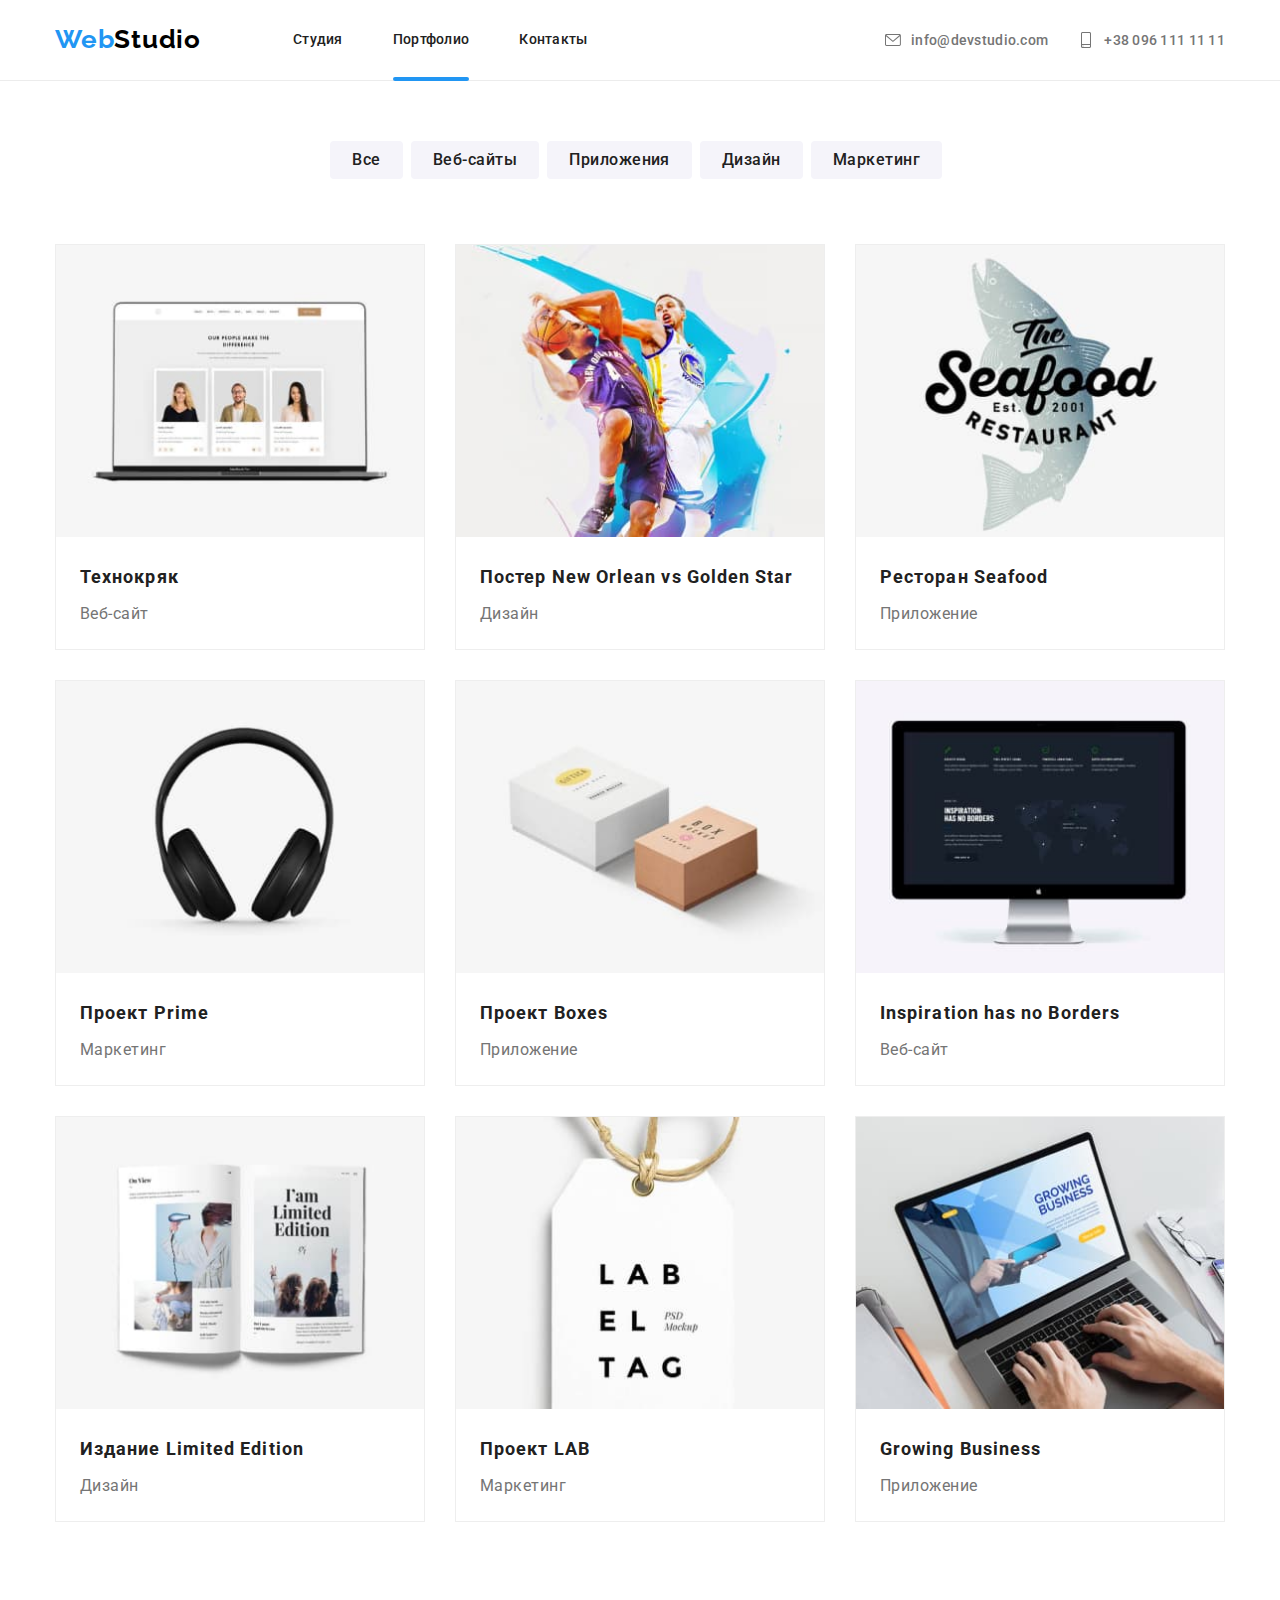
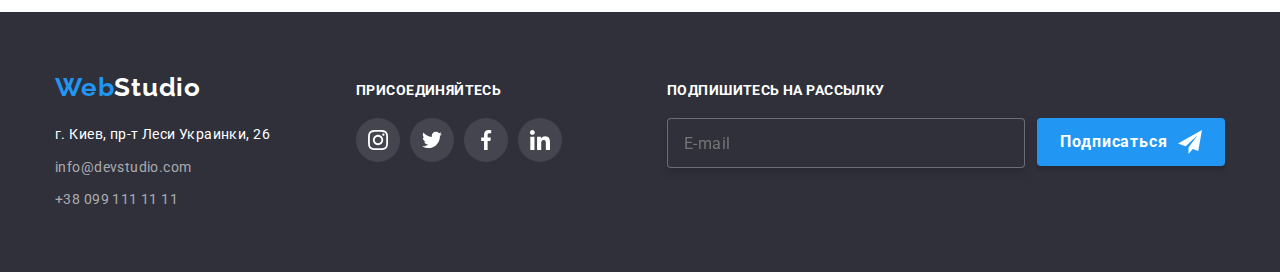
==== commit cc9c3a8a: "ultralast" ====
--- a/portfolio.html
+++ b/portfolio.html
@@ -65,7 +65,13 @@
       <ul class="p-list">
         <li class="p-card">
         <div class="p-image-box">
-        <img srcset="./images/portfolio-images/img@2x.jpg 2x" src="./images/portfolio-images/img.jpg" alt="image" class="p-photo" width="354" />
+    <picture>
+      <source srcset="./images/portfolio-images/mobile-img.jpg 1x, ./images/portfolio-images/mobile-img@2x.jpg 2x" media="(max-width:479px)" />
+      <source srcset="./images/portfolio-images/tablet-img.jpg 1x, ./images/portfolio-images/tablet-img@2x.jpg 2x"
+        media="(min-width:480px) and (max-width:1199px)" />
+      <source srcset="./images/portfolio-images/desktop-img.jpg 1x, ./images/portfolio-images/desktop-img@2x.jpg 2x" media="(min-width:1200px)" />
+      <img src="./images/portfolio-images/img.png" alt="image" width="354px" class="p-photo" />
+    </picture>
         <div class="overlay"><p class="overlay-text">Технокряк это современная площадка распространения коронавируса. Компании используют эту платформу для цифрового
         шпионажа и атак на защищённые сервера конкурентов.</p>
         </div>
@@ -75,8 +81,14 @@
         </li>
         <li class="p-card">
           <div class="p-image-box">
-        <img  srcset="./images/portfolio-images/img1@2x.jpg 2x"
-        src="./images/portfolio-images/img1.jpg" alt="image" class="p-photo" width="354" />
+      <picture>
+        <source srcset="./images/portfolio-images/mobile-img1.jpg 1x, ./images/portfolio-images/mobile-img1@2x.jpg 2x"
+          media="(max-width:479px)" />
+        <source srcset="./images/portfolio-images/tablet-img1.jpg 1x, ./images/portfolio-images/tablet-img1@2x.jpg 2x"
+          media="(min-width:480px) and (max-width:1199px)" />
+        <source srcset="./images/portfolio-images/desktop-img1.jpg 1x, ./images/portfolio-images/desktop-img1@2x.jpg 2x" media="(min-width:1200px)" />
+        <img src="./images/portfolio-images/img1.png" alt="image" width="354px" class="p-photo" />
+      </picture>
         <div class="overlay">
           <p class="overlay-text">Технокряк это современная площадка распространения коронавируса. Компании используют эту
             платформу для цифрового
@@ -88,7 +100,14 @@
       </li>
       <li class="p-card">
         <div class="p-image-box">
-        <img srcset="./images/portfolio-images/img2@2x.jpg 2x" src="./images/portfolio-images/img2.jpg" alt="image" class="p-photo" width="354" />
+        <picture>
+          <source srcset="./images/portfolio-images/mobile-img2.jpg 1x, ./images/portfolio-images/mobile-img2@2x.jpg 2x"
+            media="(max-width:479px)" />
+          <source srcset="./images/portfolio-images/tablet-img2.jpg 1x, ./images/portfolio-images/tablet-img2@2x.jpg 2x"
+            media="(min-width:480px) and (max-width:1199px)" />
+          <source srcset="./images/portfolio-images/desktop-img2.jpg 1x, ./images/portfolio-images/desktop-img2@2x.jpg 2x" media="(min-width:1200px)" />
+          <img src="./images/portfolio-images/img2.png" alt="image" width="354px" class="p-photo" />
+        </picture>
         <div class="overlay">
           <p class="overlay-text">Технокряк это современная площадка распространения коронавируса. Компании используют эту
             платформу для цифрового
@@ -100,7 +119,15 @@
         </li>
         <li class="p-card">
           <div class="p-image-box">
-        <img srcset="./images/portfolio-images/img3@2x.jpg 2x" src="./images/portfolio-images/img3.jpg" alt="image" class="p-photo" width="354" />
+      <picture>
+        <source srcset="./images/portfolio-images/mobile-img3.jpg 1x, ./images/portfolio-images/mobile-img3@2x.jpg 2x"
+          media="(max-width:479px)" />
+        <source srcset="./images/portfolio-images/tablet-img3.jpg 1x, ./images/portfolio-images/tablet-img3@2x.jpg 2x"
+          media="(min-width:480px) and (max-width:1199px)" />
+        <source srcset="./images/portfolio-images/desktop-img3.jpg 1x, ./images/portfolio-images/desktop-img3@2x.jpg 2x"
+          media="(min-width:1200px)" />
+        <img src="./images/portfolio-images/img3.png" alt="image" width="354px" class="p-photo" />
+      </picture>
         <div class="overlay">
           <p class="overlay-text">Технокряк это современная площадка распространения коронавируса. Компании используют эту
             платформу для цифрового
@@ -112,7 +139,15 @@
         </li>
         <li class="p-card">
           <div class="p-image-box">
-        <img srcset="./images/portfolio-images/img4@2x.jpg 2x" src="./images/portfolio-images/img4.jpg" alt="image" class="p-photo" width="354" />
+        <picture>
+          <source srcset="./images/portfolio-images/mobile-img4.jpg 1x, ./images/portfolio-images/mobile-img4@2x.jpg 2x"
+            media="(max-width:479px)" />
+          <source srcset="./images/portfolio-images/tablet-img4.jpg 1x, ./images/portfolio-images/tablet-img4@2x.jpg 2x"
+            media="(min-width:480px) and (max-width:1199px)" />
+          <source srcset="./images/portfolio-images/desktop-img4.jpg 1x, ./images/portfolio-images/desktop-img4@2x.jpg 2x"
+            media="(min-width:1200px)" />
+          <img src="./images/portfolio-images/img4.png" alt="image" width="354px" class="p-photo" />
+        </picture>
         <div class="overlay">
           <p class="overlay-text">Технокряк это современная площадка распространения коронавируса. Компании используют эту
             платформу для цифрового
@@ -124,7 +159,15 @@
         </li>
         <li class="p-card">
           <div class="p-image-box">
-        <img  srcset="./images/portfolio-images/img5@2x.jpg 2x" src="./images/portfolio-images/img5.jpg" alt="image" class="p-photo" width="354"/>
+        <picture>
+          <source srcset="./images/portfolio-images/mobile-img5.jpg 1x, ./images/portfolio-images/mobile-img5@2x.jpg 2x"
+            media="(max-width:479px)" />
+          <source srcset="./images/portfolio-images/tablet-img5.jpg 1x, ./images/portfolio-images/tablet-img5@2x.jpg 2x"
+            media="(min-width:480px) and (max-width:1199px)" />
+          <source srcset="./images/portfolio-images/desktop-img5.jpg 1x, ./images/portfolio-images/desktop-img5@2x.jpg 2x"
+            media="(min-width:1200px)" />
+          <img src="./images/portfolio-images/img5.png" alt="image" width="354px" class="p-photo" />
+        </picture>
         <div class="overlay">
           <p class="overlay-text">Технокряк это современная площадка распространения коронавируса. Компании используют эту
             платформу для цифрового
@@ -136,7 +179,15 @@
         </li>
          <li class="p-card">
           <div class="p-image-box">
-        <img srcset="./images/portfolio-images/img6@2x.jpg 2x" src="./images/portfolio-images/img6.jpg" alt="image" class="p-photo" width="354"/>
+        <picture>
+          <source srcset="./images/portfolio-images/mobile-img6.jpg 1x, ./images/portfolio-images/mobile-img6@2x.jpg 2x"
+            media="(max-width:479px)" />
+          <source srcset="./images/portfolio-images/tablet-img6.jpg 1x, ./images/portfolio-images/tablet-img6@2x.jpg 2x"
+            media="(min-width:480px) and (max-width:1199px)" />
+          <source srcset="./images/portfolio-images/desktop-img6.jpg 1x, ./images/portfolio-images/desktop-img6@2x.jpg 2x"
+            media="(min-width:1200px)" />
+          <img src="./images/portfolio-images/img6.png" alt="image" width="354px" class="p-photo" />
+        </picture>
         <div class="overlay">
           <p class="overlay-text">Технокряк это современная площадка распространения коронавируса. Компании используют эту
             платформу для цифрового
@@ -148,7 +199,15 @@
         </li>
         <li class="p-card">
           <div class="p-image-box">
-        <img srcset="./images/portfolio-images/img7@2x.jpg 2x" src="./images/portfolio-images/img7.jpg" alt="image" class="p-photo" width="354" />
+        <picture>
+          <source srcset="./images/portfolio-images/mobile-img7.jpg 1x, ./images/portfolio-images/mobile-img7@2x.jpg 2x"
+            media="(max-width:479px)" />
+          <source srcset="./images/portfolio-images/tablet-img7.jpg 1x, ./images/portfolio-images/tablet-img7@2x.jpg 2x"
+            media="(min-width:480px) and (max-width:1199px)" />
+          <source srcset="./images/portfolio-images/desktop-img7.jpg 1x, ./images/portfolio-images/desktop-img7@2x.jpg 2x"
+            media="(min-width:1200px)" />
+          <img src="./images/portfolio-images/img7.png" alt="image" width="354px" class="p-photo" />
+        </picture>
         <div class="overlay">
           <p class="overlay-text">Технокряк это современная площадка распространения коронавируса. Компании используют эту
             платформу для цифрового
@@ -160,7 +219,15 @@
         </li>     
         <li class="p-card">
           <div class="p-image-box">
-        <img srcset="./images/portfolio-images/img8@2x.jpg 2x" src="./images/portfolio-images/img8.jpg" alt="image" class="p-photo" width="354" />
+      <picture>
+        <source srcset="./images/portfolio-images/mobile-img8.jpg 1x, ./images/portfolio-images/mobile-img8@2x.jpg 2x"
+          media="(max-width:479px)" />
+        <source srcset="./images/portfolio-images/tablet-img8.jpg 1x, ./images/portfolio-images/tablet-img8@2x.jpg 2x"
+          media="(min-width:480px) and (max-width:1199px)" />
+        <source srcset="./images/portfolio-images/desktop-img8.jpg 1x, ./images/portfolio-images/desktop-img8@2x.jpg 2x"
+          media="(min-width:1200px)" />
+        <img src="./images/portfolio-images/img8.png" alt="image" width="354px" class="p-photo" />
+      </picture>
         <div class="overlay">
           <p class="overlay-text">Технокряк это современная площадка распространения коронавируса. Компании используют эту
             платформу для цифрового
--- a/css/main.min.css
+++ b/css/main.min.css
@@ -1,2 +1,2 @@
-.clients{padding-top:60px;padding-bottom:60px}@media screen and (min-width: 1200px){.clients{padding-top:94px;padding-bottom:94px}}.clients-list{display:-webkit-box;display:-ms-flexbox;display:flex;list-style:none;padding:0;-ms-flex-wrap:wrap;flex-wrap:wrap}@media screen and (min-width: 1200px){.clients-list{-ms-flex-wrap:nowrap;flex-wrap:nowrap}}.clients-item{display:-webkit-box;display:-ms-flexbox;display:flex;width:calc((100% - 30px) / 2)}@media screen and (max-width: 767px){.clients-item:not(:nth-child(2n)){margin-right:30px}.clients-item:not(:nth-last-child(-n+2)){margin-bottom:30px}}@media screen and (min-width: 768px) and (max-width: 1199px){.clients-item{width:calc((100% - 60px) / 3)}.clients-item:not(:nth-child(3n)){margin-right:30px}.clients-item:not(:nth-last-child(-n+3)){margin-bottom:30px}}@media screen and (min-width: 1200px){.clients-item:not(:last-child){margin-right:30px}}.clients-button{-webkit-box-align:center;-ms-flex-align:center;align-items:center;-webkit-box-pack:center;-ms-flex-pack:center;justify-content:center;display:-webkit-box;display:-ms-flexbox;display:flex;width:100%;height:90px;border:1px solid #afb1b8;border-radius:4px;-webkit-transition-property:border-color;transition-property:border-color;-webkit-transition-duration:250ms;transition-duration:250ms;-webkit-transition-timing-function:cubic-bezier(0.4, 0, 0.2, 1);transition-timing-function:cubic-bezier(0.4, 0, 0.2, 1)}.clients-button:hover{border-color:#2196f3}.clients-icon{max-width:80px;max-height:52px;fill:#afb1b8;-webkit-transition-property:fill;transition-property:fill;-webkit-transition-duration:250ms;transition-duration:250ms;-webkit-transition-timing-function:cubic-bezier(0.4, 0, 0.2, 1);transition-timing-function:cubic-bezier(0.4, 0, 0.2, 1)}.clients-button:hover .clients-icon{fill:#2196f3}.examples{display:none;padding-top:94px;padding-bottom:94px}.examples-list{display:-webkit-box;display:-ms-flexbox;display:flex;list-style:none;margin-top:0;padding-left:0;width:calc((100% - 60px) / 3);z-index:-2}@media screen and (min-width: 1200px){.examples{display:block}}.ex-image{display:block;z-index:-1}.examples .item{-webkit-box-align:center;-ms-flex-align:center;align-items:center}.examples .item:not(:nth-child(3n)){margin-right:30px}.item .thumb{display:-webkit-box;display:-ms-flexbox;display:flex;position:relative;width:370px}.text-container{-webkit-box-pack:center;-ms-flex-pack:center;justify-content:center;display:-webkit-box;display:-ms-flexbox;display:flex;-webkit-box-align:center;-ms-flex-align:center;align-items:center;position:absolute;min-height:70px;width:100%;bottom:0;background-color:rgba(47,48,58,0.8);z-index:-1}.text-container .image-text{color:#fff;font-family:Roboto;font-weight:bold;font-size:14px;line-height:16px;text-align:center;letter-spacing:0.03em;text-transform:uppercase}.feat-list{display:-webkit-box;display:-ms-flexbox;display:flex;-webkit-box-orient:vertical;-webkit-box-direction:normal;-ms-flex-direction:column;flex-direction:column;list-style:none;padding-left:0}@media screen and (max-width: 1199px){.feat-list{padding-bottom:60px}}@media screen and (min-width: 480px){.feat-list{-ms-flex-wrap:wrap;flex-wrap:wrap;-webkit-box-orient:horizontal;-webkit-box-direction:normal;-ms-flex-direction:row;flex-direction:row}}@media screen and (min-width: 1200px){.feat-list{-ms-flex-wrap:nowrap;flex-wrap:nowrap}}.feat-item{width:100%;text-align:CENTER}@media screen and (min-width: 480px) and (max-width: 1199px){.feat-item:not(:nth-last-child(1)){margin-bottom:30px}}@media screen and (min-width: 480px) and (max-width: 1199px){.feat-item{max-width:354px;width:calc((100% - 30px) / 2)}.feat-item:nth-child(odd){margin-right:30px}}@media screen and (min-width: 1200px){.feat-item{width:calc((100% - 90px) / 4)}.feat-item:not(:last-child){margin-right:30px}}.features{padding-top:60px}@media screen and (min-width: 1200px){.features{padding-top:94px}}.features .feat-text{margin-top:0;font-family:Roboto;color:#757575;font-weight:normal;font-size:14px;line-height:1.72;letter-spacing:0.03em;text-align:left}.features .feat-title{margin-top:0;font-family:Roboto;font-weight:bold;font-size:14px;line-height:1.14;letter-spacing:0.03em;text-transform:uppercase;margin-bottom:10px;margin-top:30px}@media screen and (min-width: 480px){.features .feat-title{text-align:left}}.features .feat-icon-container{height:120px;width:100%;display:-webkit-box;display:-ms-flexbox;display:flex;padding:0;margin:0;-webkit-box-align:center;-ms-flex-align:center;align-items:center;background-color:#f5f4fa;border-radius:4px}.features .feat-icon{height:70px;margin-left:auto;margin-right:auto}.footer{max-width:100%;background-color:#2f303a;padding-top:60px;padding-bottom:60px;display:-webkit-box;display:-ms-flexbox;display:flex;text-align:center}.footer .foot-list{display:-webkit-box;display:-ms-flexbox;display:flex;-webkit-box-align:center;-ms-flex-align:center;align-items:center;-webkit-box-orient:vertical;-webkit-box-direction:normal;-ms-flex-direction:column;flex-direction:column;-webkit-box-pack:center;-ms-flex-pack:center;justify-content:center;list-style:none;padding-left:0;margin:0;margin-bottom:60px;text-align:center}@media screen and (min-width: 1200px){.footer .foot-list{max-width:231px;-webkit-box-align:start;-ms-flex-align:start;align-items:flex-start;margin-bottom:0}}.footer .link{font-family:Roboto;font-weight:normal;font-size:14px;line-height:1.71;letter-spacing:0.03em;color:rgba(255,255,255,0.6)}.footer .address{color:#fff;font-family:Roboto;font-weight:normal;font-size:14px;line-height:1.71;letter-spacing:0.03em}.footer .logo{color:#fff;margin-right:0;margin-bottom:20px}.footer .foot-logo-item{margin-bottom:20px}@media screen and (min-width: 1200px){.footer .foot-logo-item{text-align:left}}.footer .item{display:-webkit-box;display:-ms-flexbox;display:flex;-ms-flex-line-pack:center;align-content:center;text-align:center}@media screen and (min-width: 1200px){.footer .item{width:231px}}.footer .item:not(:last-child){margin-bottom:9px}.foot-button{display:-webkit-box;display:-ms-flexbox;display:flex;margin:0px;width:44px;height:44px;background-color:rgba(255,255,255,0.1);border:none;fill:#fff;border-radius:50%;-webkit-transition-property:background-color;transition-property:background-color;-webkit-transition-duration:250ms;transition-duration:250ms;-webkit-transition-timing-function:cubic-bezier(0.4, 0, 0.2, 1);transition-timing-function:cubic-bezier(0.4, 0, 0.2, 1)}.foot-button:hover,.foot-button:focus{background-color:#2196f3;border-radius:50%}.foot-icon-list{padding:0;list-style:none;margin:0;margin-bottom:60px}@media screen and (min-width: 1200px){.foot-icon-list{margin-bottom:0}}.foot-icon-item:not(:last-child){margin-right:10px}.foot-button:hover .icon,.foot-button:focus .icon{fill:#fff}.foot-button .icon{fill:#fff}.foot-icon-title{margin-bottom:20px;font-family:Roboto;font-weight:bold;font-size:14px;line-height:16px;letter-spacing:0.03em;text-transform:uppercase;color:#ffffff}@media screen and (min-width: 1200px){.foot-icon-title{text-align:left}}.foot-icon-flex{display:-webkit-box;display:-ms-flexbox;display:flex;-webkit-box-pack:center;-ms-flex-pack:center;justify-content:center}.form-title{margin-bottom:20px;font-family:Roboto;font-weight:bold;font-size:14px;line-height:16px;letter-spacing:0.03em;text-transform:uppercase;color:#ffffff}@media screen and (min-width: 1200px){.form-title{text-align:left}}.form-flex{-webkit-box-pack:center;-ms-flex-pack:center;justify-content:center;display:-webkit-box;display:-ms-flexbox;display:flex;-webkit-box-orient:vertical;-webkit-box-direction:normal;-ms-flex-direction:column;flex-direction:column}.form-input-flex{display:-webkit-box;display:-ms-flexbox;display:flex;-webkit-box-orient:vertical;-webkit-box-direction:normal;-ms-flex-direction:column;flex-direction:column;-webkit-box-pack:center;-ms-flex-pack:center;justify-content:center;-webkit-box-align:center;-ms-flex-align:center;align-items:center}@media screen and (min-width: 1200px){.form-input-flex{-webkit-box-orient:horizontal;-webkit-box-direction:normal;-ms-flex-direction:row;flex-direction:row;-webkit-box-align:start;-ms-flex-align:start;align-items:flex-start;margin-bottom:34px}}.email-form{width:100%;height:50px;border:1px solid rgba(255,255,255,0.3);-webkit-box-sizing:border-box;box-sizing:border-box;-webkit-filter:drop-shadow(0px 4px 4px rgba(0,0,0,0.15));filter:drop-shadow(0px 4px 4px rgba(0,0,0,0.15));border-radius:4px;background-color:#2f303a;font-family:Roboto;font-weight:normal;font-size:16px;line-height:20px;display:-webkit-box;display:-ms-flexbox;display:flex;-webkit-box-align:center;-ms-flex-align:center;align-items:center;letter-spacing:0.03em;color:rgba(255,255,255,0.6);outline:none;margin-bottom:20px;padding-left:16px;padding-top:15px;padding-bottom:15px}@media screen and (min-width: 480px) and (max-width: 1199px){.email-form{width:450px}}@media screen and (min-width: 1200px){.email-form{width:358px;margin-bottom:0}}.form-button{display:-webkit-box;display:-ms-flexbox;display:flex;-webkit-box-align:center;-ms-flex-align:center;align-items:center;-webkit-box-pack:center;-ms-flex-pack:center;justify-content:center;font-family:Roboto;font-weight:bold;font-size:16px;line-height:30px;letter-spacing:0.06em;color:#ffffff;background-color:#2196f3;width:188px;height:48px;margin-left:12px;outline:none;-webkit-box-shadow:0px 4px 4px rgba(0,0,0,0.15);box-shadow:0px 4px 4px rgba(0,0,0,0.15);border-radius:4px;border:none;-webkit-transition-property:background-color, color;transition-property:background-color, color;-webkit-transition-duration:250ms;transition-duration:250ms;-webkit-transition-timing-function:cubic-bezier(0.4, 0, 0.2, 1);transition-timing-function:cubic-bezier(0.4, 0, 0.2, 1)}.form-button:hover,.form-button:focus{color:#2196f3;background-color:#fff;cursor:pointer}.form-button:hover .form-icon,.form-button:focus .form-icon{fill:#2196f3}.form-icon{width:24px;margin-left:10px;fill:#fff;-webkit-transition-property:fill;transition-property:fill;-webkit-transition-duration:250ms;transition-duration:250ms;-webkit-transition-timing-function:cubic-bezier(0.4, 0, 0.2, 1);transition-timing-function:cubic-bezier(0.4, 0, 0.2, 1)}@media screen and (min-width: 1200px){.right-positioner{display:-webkit-box;display:-ms-flexbox;display:flex;-webkit-box-pack:justify;-ms-flex-pack:justify;justify-content:space-between}}@media screen and (min-width: 1200px){.left{margin-left:0}}@media screen and (min-width: 768px){.right{margin-left:165px}}@media screen and (min-width: 1200px){.right{margin-left:70px;-webkit-box-align:center;-ms-flex-align:center;align-items:center;display:-webkit-box;display:-ms-flexbox;display:flex;-webkit-box-orient:vertical;-webkit-box-direction:normal;-ms-flex-direction:column;flex-direction:column;margin-bottom:40px}}@media screen and (min-width: 1200px){.tablet-container{display:-webkit-box;display:-ms-flexbox;display:flex;-webkit-box-orient:horizontal;-webkit-box-direction:normal;-ms-flex-direction:row;flex-direction:row;-webkit-box-align:center;-ms-flex-align:center;align-items:center}}@media screen and (min-width: 768px){.tablet-container{display:-webkit-box;display:-ms-flexbox;display:flex;-webkit-box-orient:horizontal;-webkit-box-direction:normal;-ms-flex-direction:row;flex-direction:row;-webkit-box-pack:center;-ms-flex-pack:center;justify-content:center}}.page-header{background-color:#fff;border-top:0;border-left:0;border-right:0}.main-nav{display:-webkit-box;display:-ms-flexbox;display:flex;position:relative}@media screen and (min-width: 768px){.site-nav .item+.item,.site-nav .site-nav-list .item+.item{margin-left:50px}}.site-nav,.site-nav .site-nav-list{background-color:#fff;list-style:none;display:-webkit-box;display:-ms-flexbox;display:flex;text-align:center;-webkit-box-align:center;-ms-flex-align:center;align-items:center;margin-left:0;padding-left:0}.site-nav .link{text-align:center;display:block;color:#212121;font-family:Roboto;font-weight:500;font-size:14px;line-height:1.14;letter-spacing:0.02em;padding-bottom:32px;padding-top:32px;position:relative;-webkit-transition-property:color;transition-property:color;-webkit-transition-duration:250ms;transition-duration:250ms;-webkit-transition-timing-function:cubic-bezier(0.4, 0, 0.2, 1);transition-timing-function:cubic-bezier(0.4, 0, 0.2, 1)}.site-nav .link:active{opacity:1}.site-nav .link:hover,.site-nav .link:focus{color:#2196f3}@media screen and (max-width: 767px){.site-nav .link{padding-top:0;padding-bottom:8px;font-size:18px;line-height:21px}}.site-nav .item{display:-webkit-box;display:-ms-flexbox;display:flex}@media screen and (max-width: 767px){.site-nav .item{margin:0}.site-nav .item:not(:last-child){margin-bottom:40px}}@media screen and (max-width: 767px){.site-nav .site-nav-list{-webkit-box-orient:vertical;-webkit-box-direction:normal;-ms-flex-direction:column;flex-direction:column;-webkit-box-pack:center;-ms-flex-pack:center;justify-content:center;text-align:center;width:100%;margin-bottom:60px}}.link.current-page:after{position:absolute;content:'';width:100%;height:4px;background-color:#2196f3;border-radius:2px;bottom:0;left:0;-webkit-transform:translateY(25%);transform:translateY(25%)}.cont-nav{list-style:none;display:-webkit-box;display:-ms-flexbox;display:flex;-webkit-box-align:center;-ms-flex-align:center;align-items:center;-webkit-box-pack:center;-ms-flex-pack:center;justify-content:center;margin-left:auto}@media screen and (max-width: 767px){.cont-nav{-webkit-box-orient:vertical;-webkit-box-direction:normal;-ms-flex-direction:column;flex-direction:column;margin-left:0;padding:0}}@media screen and (min-width: 768px) and (max-width: 1199px){.cont-nav{-webkit-box-orient:vertical;-webkit-box-direction:normal;-ms-flex-direction:column;flex-direction:column;-webkit-box-align:start;-ms-flex-align:start;align-items:flex-start}}@media screen and (max-width: 767px){.cont-nav .item:first-child{margin-bottom:16px}}@media screen and (min-width: 768px) and (max-width: 1199px){.cont-nav .item:first-child{margin-bottom:10px}}.cont-nav .link{display:-webkit-box;display:-ms-flexbox;display:flex;text-decoration:none;font-family:Roboto;font-weight:500;font-size:14px;line-height:16px;letter-spacing:0.02em;color:#757575;-webkit-transition-property:color;transition-property:color;-webkit-transition-duration:250ms;transition-duration:250ms;-webkit-transition-timing-function:cubic-bezier(0.4, 0, 0.2, 1);transition-timing-function:cubic-bezier(0.4, 0, 0.2, 1)}.cont-nav .link:hover{color:#2196f3}@media screen and (max-width: 767px){.cont-nav .link{font-size:18px;line-height:21px}}@media screen and (min-width: 1200px){.cont-nav .item+.item{margin-left:30px}}.header-icon{max-height:16px;max-width:16px;margin:0px;margin-right:10px;fill:#757575;-webkit-transition-property:fill;transition-property:fill;-webkit-transition-duration:250ms;transition-duration:250ms;-webkit-transition-timing-function:cubic-bezier(0.4, 0, 0.2, 1);transition-timing-function:cubic-bezier(0.4, 0, 0.2, 1)}.link:hover .header-icon{fill:#2196f3}.menu-button{display:-webkit-inline-box;display:-ms-inline-flexbox;display:inline-flex;-webkit-box-align:center;-ms-flex-align:center;align-items:center;margin:0;margin-left:auto;padding:0;border:none;background-color:transparent;outline:none}.menu-button .icon-cross{display:none;fill:#757575}.menu-button .icon-menu{fill:#757575}.menu-button.is-open .icon-cross{display:block}.menu-button.is-open .icon-menu{display:none}@media screen and (min-width: 768px){.menu-button{display:none}}.menu-button:hover .icon-cross,.menu-button:hover .icon-menu,.menu-button:focus .icon-menu,.menu-button:focus .icon-cross,.menu-button:hover{fill:#2196f3;cursor:pointer}.menu-container{width:100%;display:-webkit-box;display:-ms-flexbox;display:flex;z-index:999}@media screen and (max-width: 767px){.menu-container{display:none;position:absolute;top:100%;left:0;width:100%;text-align:center;background-color:#fff;padding-top:60px;padding-bottom:60px;-webkit-box-shadow:0px 4px 8px rgba(0,0,0,0.04),0px 2px 4px rgba(0,0,0,0.08),0px 1px 3px rgba(0,0,0,0.16);box-shadow:0px 4px 8px rgba(0,0,0,0.04),0px 2px 4px rgba(0,0,0,0.08),0px 1px 3px rgba(0,0,0,0.16)}}@media screen and (max-width: 767px){.menu-container.is-open{display:block}}.hero{display:-webkit-box;display:-ms-flexbox;display:flex;-webkit-box-align:center;-ms-flex-align:center;align-items:center;-webkit-box-pack:center;-ms-flex-pack:center;justify-content:center;-webkit-box-orient:vertical;-webkit-box-direction:normal;-ms-flex-direction:column;flex-direction:column;height:400px;width:100%;max-width:1600px;background-color:#2f303a;text-align:center;margin-top:0;margin-bottom:0;margin-left:auto;margin-right:auto;padding-bottom:200px;padding-top:200px;background-image:-webkit-gradient(linear, left top, left bottom, from(rgba(47,48,58,0.4)), to(rgba(47,48,58,0.4))),url(../images/hero-bg.jpg);background-image:linear-gradient(rgba(47,48,58,0.4), rgba(47,48,58,0.4)),url(../images/hero-bg.jpg);background-size:cover;background-repeat:no-repeat;background-position:center}@media screen and (min-width: 1200px){.hero{height:600px}}@media screen and (min-device-pixel-ratio: 2), screen and (-webkit-min-device-pixel-ratio: 2), screen and (min-resolution: 192dpi), screen and (min-resolution: 2dppx){.hero{background-image:url(../images/hero-bg@2x.jpg)}}.hero .title{margin-top:0;margin-bottom:30px;font-family:Roboto;font-style:normal;font-weight:900;font-size:26px;line-height:42px;text-align:center;letter-spacing:0.06em;text-transform:uppercase;color:#ffffff}@media screen and (min-width: 1200px){.hero .title{font-size:44px;line-height:60px}}.hero .button{min-width:136px;padding:10px 32px 10px 32px;font-family:Roboto;color:white;background-color:#2196f3;font-weight:bold;font-size:16px;line-height:1.87;-webkit-box-align:center;-ms-flex-align:center;align-items:center;text-align:center;letter-spacing:0.06em;text-decoration:none;-webkit-transition-property:background-color, color;transition-property:background-color, color;-webkit-transition-duration:250ms;transition-duration:250ms;-webkit-transition-timing-function:cubic-bezier(0.4, 0, 0.2, 1);transition-timing-function:cubic-bezier(0.4, 0, 0.2, 1)}.hero .button:hover,.hero .button:focus{background-color:#fff;color:#2196f3}.logo{text-decoration:none;font-family:Raleway;font-weight:bold;font-size:26px;line-height:1.19;letter-spacing:0.03em;color:black;margin-right:88px;margin-top:24px;margin-bottom:25px}@media screen and (min-width: 1200px){.logo{margin-right:92px}}.logo span{color:#2196f3}.backdrop{position:fixed;top:0;left:0;width:100%;height:100%;background-color:rgba(0,0,0,0.2);z-index:99999;overflow-y:scroll;-webkit-transition:opacity 250ms cubic-bezier(0.4, 0, 0.2, 1);transition:opacity 250ms cubic-bezier(0.4, 0, 0.2, 1)}.backdrop.is-hidden{opacity:0;pointer-events:none}.backdrop.is-hidden .modal{-webkit-transform:scale(0.7) translate(-50%, -50%);transform:scale(0.7) translate(-50%, -50%)}.modal{position:absolute;top:50%;left:50%;width:450px;max-height:609px;background-color:#fff;-webkit-box-shadow:0px 1px 3px rgba(0,0,0,0.12),0px 1px 1px rgba(0,0,0,0.14),0px 2px 1px rgba(0,0,0,0.2);box-shadow:0px 1px 3px rgba(0,0,0,0.12),0px 1px 1px rgba(0,0,0,0.14),0px 2px 1px rgba(0,0,0,0.2);border-radius:4px;-webkit-transform:translate(-50%, -50%) scale(1);transform:translate(-50%, -50%) scale(1);-webkit-transition:-webkit-transform 250ms cubic-bezier(0.4, 0, 0.2, 1);transition:-webkit-transform 250ms cubic-bezier(0.4, 0, 0.2, 1);transition:transform 250ms cubic-bezier(0.4, 0, 0.2, 1);transition:transform 250ms cubic-bezier(0.4, 0, 0.2, 1), -webkit-transform 250ms cubic-bezier(0.4, 0, 0.2, 1);-webkit-transform-origin:center;transform-origin:center;z-index:999}@media screen and (max-width: 479px){.modal{width:100%;max-width:450px}}@media screen and (min-width: 1200px){.modal{width:528px;max-height:581px}}.modal-close{display:-webkit-box;display:-ms-flexbox;display:flex;-webkit-box-pack:center;-ms-flex-pack:center;justify-content:center;-webkit-box-align:center;-ms-flex-align:center;align-items:center;padding:0;margin:0;margin-left:auto;margin-top:8px;margin-right:8px;width:30px;height:30px;border:1px solid rgba(0,0,0,0.1);border-radius:50%;background-color:#fff;outline:none}.modal-close:hover,.modal-close:focus{cursor:pointer}.modal-icon-close{width:18px;height:18px;fill:#000;-webkit-transition:fill 250ms cubic-bezier(0.4, 0, 0.2, 1);transition:fill 250ms cubic-bezier(0.4, 0, 0.2, 1)}.modal-close:hover .modal-icon-close,.modal-close:focus .modal-icon-close{fill:#2196f3}.modal-form-flex{margin-left:40px;margin-right:40px;margin-bottom:40px}.modal-form{display:-webkit-box;display:-ms-flexbox;display:flex;-webkit-box-orient:vertical;-webkit-box-direction:normal;-ms-flex-direction:column;flex-direction:column}.modal-form .input-flex{position:relative;display:-webkit-box;display:-ms-flexbox;display:flex;-webkit-box-orient:vertical;-webkit-box-direction:normal;-ms-flex-direction:column;flex-direction:column;text-align:left;margin-bottom:10px}.input-flex:focus-within .modal-icon{fill:#2196f3}.modal-input{height:40px;border:1px solid rgba(33,33,33,0.2);-webkit-box-sizing:border-box;box-sizing:border-box;border-radius:4px;widows:100%;padding-left:42px;padding-top:12px;padding-bottom:12px;outline:none}.modal-input:focus{border-color:#2196f3}.modal-input:hover{cursor:pointer}.modal-title{font-family:Roboto;font-weight:bold;font-size:20px;line-height:23px;text-align:center;letter-spacing:0.03em;margin-bottom:12px;color:#212121}.modal-label{font-family:Roboto;font-weight:normal;font-size:12px;line-height:14px;letter-spacing:0.01em;margin-bottom:4px;color:#757575}.modal-comment.modal-input{resize:none;height:120px;padding-left:16px;padding-right:16px;padding-top:12px;padding-bottom:12px}.modal-comment.modal-input::-webkit-input-placeholder{font-family:Roboto;font-style:normal;font-weight:normal;font-size:12px;line-height:14px;letter-spacing:0.01em;color:rgba(117,117,117,0.5)}.modal-comment.modal-input:-ms-input-placeholder{font-family:Roboto;font-style:normal;font-weight:normal;font-size:12px;line-height:14px;letter-spacing:0.01em;color:rgba(117,117,117,0.5)}.modal-comment.modal-input::-ms-input-placeholder{font-family:Roboto;font-style:normal;font-weight:normal;font-size:12px;line-height:14px;letter-spacing:0.01em;color:rgba(117,117,117,0.5)}.modal-comment.modal-input::placeholder{font-family:Roboto;font-style:normal;font-weight:normal;font-size:12px;line-height:14px;letter-spacing:0.01em;color:rgba(117,117,117,0.5)}.checkbox-flex{display:-webkit-box;display:-ms-flexbox;display:flex;-webkit-box-align:center;-ms-flex-align:center;align-items:center;-webkit-box-pack:center;-ms-flex-pack:center;justify-content:center}.modal-label.checkbox-label{display:-webkit-box;display:-ms-flexbox;display:flex;-webkit-box-align:center;-ms-flex-align:center;align-items:center;-webkit-box-pack:start;-ms-flex-pack:start;justify-content:flex-start;margin-bottom:0;font-family:Roboto;font-weight:normal;font-size:14px;line-height:24px;letter-spacing:0.03em;color:#757575}@media screen and (max-width: 1199px){.modal-label.checkbox-label{font-size:12px;line-height:14px}}.checkbox-flex .checkbox{width:0px;height:0px;color:#212121;outline:none;-webkit-appearance:none;-moz-appearance:none;appearance:none}.checkbox-flex .checkbox-label:hover{cursor:pointer}.checkbox:checked .checkbox-icon{fill:#fff}.checkbox-link{color:#2196f3}.checkbox-icon{margin:0;width:16px;height:15px;border:2px solid #212121;border-radius:2px;margin-right:7px}.checkbox:checked+.checkbox-icon{background-color:#2196f3;background-image:url(../images/svg/check.svg);background-size:contain;background-origin:border-box;border:2px solid #2196f3}.send-button{width:200px;height:50px;margin-top:30px;font-family:Roboto;font-weight:bold;font-size:16px;line-height:30px;letter-spacing:0.06em;text-decoration:none;color:#ffffff;background:#2196f3;-webkit-box-shadow:0px 4px 4px rgba(0,0,0,0.15);box-shadow:0px 4px 4px rgba(0,0,0,0.15);border-radius:4px;border:none;outline:none}.send-button:hover,.send-button:focus{cursor:pointer}.modal-icon{position:absolute;bottom:18%;-webkit-transform:translateY();transform:translateY();max-width:18px;max-height:18px;margin-left:12px;fill:#212121}.modal-icon:hover{cursor:pointer}.portfolio{padding-bottom:60px;padding-top:60px}.p-title{font-family:Roboto;font-weight:bold;font-size:18px;line-height:2;letter-spacing:0.06em;margin-left:24px;margin-right:24px;margin-bottom:4px}.p-list{list-style:none;padding-left:0;display:-webkit-box;display:-ms-flexbox;display:flex;-webkit-box-orient:vertical;-webkit-box-direction:normal;-ms-flex-direction:column;flex-direction:column;-webkit-box-align:start;-ms-flex-align:start;align-items:flex-start}@media screen and (min-width: 480px){.p-list{-webkit-box-orient:horizontal;-webkit-box-direction:normal;-ms-flex-direction:row;flex-direction:row;-ms-flex-wrap:wrap;flex-wrap:wrap}}.p-card{border:1px solid #eeeeee;width:100%;margin-left:0;margin-bottom:30px;-webkit-transition-property:-webkit-box-shadow;transition-property:-webkit-box-shadow;transition-property:box-shadow;transition-property:box-shadow, -webkit-box-shadow;-webkit-transition-duration:250ms;transition-duration:250ms;-webkit-transition-timing-function:cubic-bezier(0.4, 0, 0.2, 1);transition-timing-function:cubic-bezier(0.4, 0, 0.2, 1)}.p-card:hover,.p-card:focus{-webkit-box-shadow:0px 1px 1px rgba(0,0,0,0.12),0px 4px 4px rgba(0,0,0,0.06),1px 4px 6px rgba(0,0,0,0.16);box-shadow:0px 1px 1px rgba(0,0,0,0.12),0px 4px 4px rgba(0,0,0,0.06),1px 4px 6px rgba(0,0,0,0.16)}@media screen and (min-width: 480px) and (max-width: 1199px){.p-card{width:calc((100% - 30px) / 2)}.p-card:not(:nth-child(2n)){margin-right:30px}.p-card:not(:nth-last-child(-n+2)){margin-bottom:30px}}@media screen and (min-width: 1200px){.p-card{width:calc((100% - 60px) / 3)}.p-card:not(:nth-child(3n)){margin-right:30px}.p-card:not(:nth-last-child(-n+3)){margin-bottom:30px}}.p-photo{width:100%}.p-text{font-family:Roboto;font-size:16px;line-height:1.87;letter-spacing:0.03em;color:#757575;text-decoration:none;margin-left:24px;margin-right:24px;margin-bottom:20px}.p-buttons{list-style:none;padding-left:0;display:-webkit-box;display:-ms-flexbox;display:flex;-webkit-box-align:center;-ms-flex-align:center;align-items:center;-webkit-box-pack:start;-ms-flex-pack:start;justify-content:flex-start;-ms-flex-wrap:wrap;flex-wrap:wrap;margin-bottom:50px}@media screen and (min-width: 767px){.p-buttons{-webkit-box-pack:center;-ms-flex-pack:center;justify-content:center}}.p-buttons .button{font-family:Roboto;font-weight:500;font-size:16px;line-height:26px;text-align:center;letter-spacing:0.03em;background-color:#f5f4fa;color:#212121;border-radius:4px;padding:6px 22px 6px 22px;min-width:73px;margin-bottom:15px;margin-right:8px;-webkit-transition-property:background-color, color, -webkit-box-shadow;transition-property:background-color, color, -webkit-box-shadow;transition-property:background-color, color, box-shadow;transition-property:background-color, color, box-shadow, -webkit-box-shadow;-webkit-transition-duration:250ms;transition-duration:250ms;-webkit-transition-timing-function:cubic-bezier(0.4, 0, 0.2, 1);transition-timing-function:cubic-bezier(0.4, 0, 0.2, 1)}.p-buttons .button:hover,.p-buttons .button:focus{color:#fff;background-color:#2196f3;-webkit-box-shadow:0px 3px 1px rgba(0,0,0,0.1),0px 1px 2px rgba(0,0,0,0.08),0px 2px 2px rgba(0,0,0,0.12);box-shadow:0px 3px 1px rgba(0,0,0,0.1),0px 1px 2px rgba(0,0,0,0.08),0px 2px 2px rgba(0,0,0,0.12);cursor:pointer}.p-image-box{display:-webkit-box;display:-ms-flexbox;display:flex;height:294px;width:100%;margin-bottom:20px;position:relative;background-color:#fff;overflow:hidden;-webkit-transition-property:back;transition-property:back}@media screen and (max-width: 480px){.p-image-box{height:auto}}.p-image-box .overlay{display:-webkit-box;display:-ms-flexbox;display:flex;width:100%;height:100%;position:absolute;-webkit-box-align:center;-ms-flex-align:center;align-items:center;background-color:rgba(33,150,243,0.9);padding-left:24px;padding-right:24px;opacity:0;-webkit-transform:translatey(200%);transform:translatey(200%);-webkit-transition-property:-webkit-transform opacity;transition-property:-webkit-transform opacity;transition-property:transform opacity;transition-property:transform opacity, -webkit-transform opacity;-webkit-transition-duration:250ms;transition-duration:250ms;-webkit-transition-timing-function:cubic-bezier(0.4, 0, 0.2, 1);transition-timing-function:cubic-bezier(0.4, 0, 0.2, 1)}.overlay-text{font-family:Roboto;font-weight:normal;font-size:18px;line-height:28px;letter-spacing:0.03em;color:#ffffff}.p-card:hover .overlay{-webkit-transform:translateY(0);transform:translateY(0);opacity:1}.team{background-color:#f5f4fa;margin-top:0px;margin-bottom:0px;padding-top:60px;padding-bottom:60px;text-align:center}@media screen and (min-width: 1200px){.team{padding-top:94px;padding-bottom:94px}}.team .photo{margin-bottom:30px;width:100%}.team .name{font-family:Roboto;font-weight:normal;font-size:16px;line-height:19px;text-align:center;letter-spacing:0.03em;color:#757575;margin-top:0;margin-bottom:0}.team .list{padding:0;display:-webkit-box;display:-ms-flexbox;display:flex;-webkit-box-orient:vertical;-webkit-box-direction:normal;-ms-flex-direction:column;flex-direction:column}@media screen and (min-width: 480px){.team .list{-webkit-box-orient:horizontal;-webkit-box-direction:normal;-ms-flex-direction:row;flex-direction:row;-ms-flex-wrap:wrap;flex-wrap:wrap}}.team .icon-list{display:-webkit-box;display:-ms-flexbox;display:flex;-webkit-box-pack:center;-ms-flex-pack:center;justify-content:center;padding:0;list-style:none;margin-top:16px;margin-right:32px;margin-left:32px}.team .title{font-family:Roboto;font-weight:500;font-size:16px;line-height:19px;text-align:center;letter-spacing:0.03em;color:#212121;margin-top:0;margin-bottom:10px}.team .card{-webkit-box-shadow:0px 1px 3px rgba(0,0,0,0.12),0px 1px 1px rgba(0,0,0,0.14),0px 2px 1px rgba(0,0,0,0.2);box-shadow:0px 1px 3px rgba(0,0,0,0.12),0px 1px 1px rgba(0,0,0,0.14),0px 2px 1px rgba(0,0,0,0.2);border-radius:0px 0px 4px 4px;background-color:#fff;width:100%;text-align:center;padding-bottom:24px;-webkit-box-align:center;-ms-flex-align:center;align-items:center;list-style:none}@media screen and (max-width: 479px){.team .card:not(:nth-last-child(1)){margin-bottom:30px}}@media screen and (min-width: 480px) and (max-width: 1199px){.team .card{width:calc((100% - 30px) / 2)}.team .card:not(:nth-child(2n)){margin-right:30px}.team .card:not(:nth-last-child(-n+2)){margin-bottom:30px}}@media screen and (min-width: 1200px){.team .card{width:calc((100% - 90px) / 4);margin-bottom:0;padding-bottom:30px}.team .card:not(:nth-child(4n)){margin-right:30px}}.team-button{display:-webkit-box;display:-ms-flexbox;display:flex;width:44px;height:44px;background-color:#fff;border:none;fill:#afb1b8;border-radius:50%;-webkit-transition-property:background-color, color;transition-property:background-color, color;-webkit-transition-duration:250ms;transition-duration:250ms;-webkit-transition-timing-function:cubic-bezier(0.4, 0, 0.2, 1);transition-timing-function:cubic-bezier(0.4, 0, 0.2, 1)}.team-button:hover,.team-button:focus{background-color:#2196f3;border-radius:50%}.team .icon-item:not(:last-child){margin-right:10px}.icon{max-width:20px;max-height:20px;margin:12px;fill:#afb1b8}.team-button:hover .icon,.team-button:focus .icon{fill:#fff}html{-webkit-box-sizing:border-box;box-sizing:border-box}*,*::before,*::after{-webkit-box-sizing:inherit;box-sizing:inherit;margin:0}body{font-family:Roboto, sans-serif;text-decoration:none;background-color:#fff;color:#212121}img{display:block;max-width:100%;height:auto}.link{text-decoration:none}.smaller-title{font-family:Roboto;font-style:normal;font-weight:bold;font-size:28px;line-height:33px;text-align:center;letter-spacing:0.03em;color:#212121;margin-bottom:30px}@media screen and (min-width: 1200px){.smaller-title{margin-bottom:50px}}.button{border-radius:4px;border:none;display:inline-block;text-align:center}.container{margin-left:auto;margin-right:auto;width:100%;padding-left:15px;padding-right:15px}@media screen and (min-width: 480px){.container{width:100%}}@media screen and (min-width: 768px){.container{width:768px}}@media screen and (min-width: 1200px){.container{width:1200px}}
+.clients{padding-top:60px;padding-bottom:60px}@media screen and (min-width: 1200px){.clients{padding-top:94px;padding-bottom:94px}}.clients-list{display:-webkit-box;display:-ms-flexbox;display:flex;list-style:none;padding:0;-ms-flex-wrap:wrap;flex-wrap:wrap;-webkit-box-align:center;-ms-flex-align:center;align-items:center}@media screen and (min-width: 1200px){.clients-list{-ms-flex-wrap:nowrap;flex-wrap:nowrap}}.clients-item{display:-webkit-box;display:-ms-flexbox;display:flex;width:calc((100% - 30px) / 2)}@media screen and (max-width: 479px){.clients-item:not(:nth-child(2n)){margin-right:30px}.clients-item:not(:nth-last-child(-n+2)){margin-bottom:30px}}@media screen and (min-width: 480px) and (max-width: 1199px){.clients-item{width:calc((100% - 60px) / 3)}.clients-item:not(:nth-child(3n)){margin-right:30px}.clients-item:not(:nth-last-child(-n+3)){margin-bottom:30px}}@media screen and (min-width: 1200px){.clients-item:not(:last-child){margin-right:30px}}.clients-button{-webkit-box-align:center;-ms-flex-align:center;align-items:center;-webkit-box-pack:center;-ms-flex-pack:center;justify-content:center;display:-webkit-box;display:-ms-flexbox;display:flex;width:100%;height:90px;border:1px solid #afb1b8;border-radius:4px;-webkit-transition-property:border-color;transition-property:border-color;-webkit-transition-duration:250ms;transition-duration:250ms;-webkit-transition-timing-function:cubic-bezier(0.4, 0, 0.2, 1);transition-timing-function:cubic-bezier(0.4, 0, 0.2, 1)}.clients-button:hover{border-color:#2196f3}.clients-icon{max-width:80px;max-height:52px;fill:#afb1b8;-webkit-transition-property:fill;transition-property:fill;-webkit-transition-duration:250ms;transition-duration:250ms;-webkit-transition-timing-function:cubic-bezier(0.4, 0, 0.2, 1);transition-timing-function:cubic-bezier(0.4, 0, 0.2, 1)}.clients-button:hover .clients-icon{fill:#2196f3}.examples{display:none;padding-top:94px;padding-bottom:94px}.examples-list{display:-webkit-box;display:-ms-flexbox;display:flex;list-style:none;margin-top:0;padding-left:0;width:calc((100% - 60px) / 3);z-index:-2}@media screen and (min-width: 1200px){.examples{display:block}}.ex-image{display:block;z-index:-1}.examples .item{-webkit-box-align:center;-ms-flex-align:center;align-items:center}.examples .item:not(:nth-child(3n)){margin-right:30px}.item .thumb{display:-webkit-box;display:-ms-flexbox;display:flex;position:relative;width:370px}.text-container{-webkit-box-pack:center;-ms-flex-pack:center;justify-content:center;display:-webkit-box;display:-ms-flexbox;display:flex;-webkit-box-align:center;-ms-flex-align:center;align-items:center;position:absolute;min-height:70px;width:100%;bottom:0;background-color:rgba(47,48,58,0.8);z-index:-1}.text-container .image-text{color:#fff;font-family:Roboto;font-weight:bold;font-size:14px;line-height:16px;text-align:center;letter-spacing:0.03em;text-transform:uppercase}.feat-list{display:-webkit-box;display:-ms-flexbox;display:flex;-webkit-box-orient:vertical;-webkit-box-direction:normal;-ms-flex-direction:column;flex-direction:column;-webkit-box-align:center;-ms-flex-align:center;align-items:center;list-style:none;padding-left:0}@media screen and (min-width: 480px) and (max-width: 1199px){.feat-list{padding-bottom:60px;-webkit-box-align:start;-ms-flex-align:start;align-items:flex-start}}@media screen and (min-width: 480px){.feat-list{-ms-flex-wrap:wrap;flex-wrap:wrap;-webkit-box-orient:horizontal;-webkit-box-direction:normal;-ms-flex-direction:row;flex-direction:row}}@media screen and (min-width: 1200px){.feat-list{-ms-flex-wrap:nowrap;flex-wrap:nowrap}}.feat-item{width:100%;max-width:450px;text-align:CENTER}@media screen and (min-width: 480px) and (max-width: 1199px){.feat-item:not(:nth-last-child(1)){margin-bottom:30px}}@media screen and (min-width: 480px) and (max-width: 1199px){.feat-item{max-width:354px;width:calc((100% - 30px) / 2)}.feat-item:nth-child(odd){margin-right:30px}}@media screen and (min-width: 1200px){.feat-item{width:calc((100% - 90px) / 4)}.feat-item:not(:last-child){margin-right:30px}}.features{padding-top:60px}@media screen and (min-width: 1200px){.features{padding-top:94px}}.features .feat-text{margin-top:0;font-family:Roboto;color:#757575;font-weight:normal;font-size:14px;line-height:1.72;letter-spacing:0.03em;text-align:left}.features .feat-title{margin-top:0;font-family:Roboto;font-weight:bold;font-size:14px;line-height:1.14;letter-spacing:0.03em;text-transform:uppercase;margin-bottom:10px;margin-top:30px}@media screen and (min-width: 480px){.features .feat-title{text-align:left}}.features .feat-icon-container{height:120px;width:100%;display:-webkit-box;display:-ms-flexbox;display:flex;padding:0;margin:0;-webkit-box-align:center;-ms-flex-align:center;align-items:center;background-color:#f5f4fa;border-radius:4px}.features .feat-icon{height:70px;margin-left:auto;margin-right:auto}.footer{max-width:100%;background-color:#2f303a;padding-top:60px;padding-bottom:60px;display:-webkit-box;display:-ms-flexbox;display:flex;text-align:center}.footer .foot-list{display:-webkit-box;display:-ms-flexbox;display:flex;-webkit-box-align:center;-ms-flex-align:center;align-items:center;-webkit-box-orient:vertical;-webkit-box-direction:normal;-ms-flex-direction:column;flex-direction:column;-webkit-box-pack:center;-ms-flex-pack:center;justify-content:center;list-style:none;padding-left:0;margin:0;margin-bottom:60px;text-align:center}@media screen and (min-width: 1200px){.footer .foot-list{max-width:231px;-webkit-box-align:start;-ms-flex-align:start;align-items:flex-start;margin-bottom:0}}.footer .link{font-family:Roboto;font-weight:normal;font-size:14px;line-height:1.71;letter-spacing:0.03em;color:rgba(255,255,255,0.6)}.footer .address{color:#fff;font-family:Roboto;font-weight:normal;font-size:14px;line-height:1.71;letter-spacing:0.03em}.footer .logo{color:#fff;margin-right:0;margin-bottom:20px}.footer .foot-logo-item{margin-bottom:20px}@media screen and (min-width: 1200px){.footer .foot-logo-item{text-align:left}}.footer .item{display:-webkit-box;display:-ms-flexbox;display:flex;-ms-flex-line-pack:center;align-content:center;text-align:center}@media screen and (min-width: 1200px){.footer .item{width:231px}}.footer .item:not(:last-child){margin-bottom:9px}.foot-button{display:-webkit-box;display:-ms-flexbox;display:flex;margin:0px;width:44px;height:44px;background-color:rgba(255,255,255,0.1);border:none;fill:#fff;border-radius:50%;-webkit-transition-property:background-color;transition-property:background-color;-webkit-transition-duration:250ms;transition-duration:250ms;-webkit-transition-timing-function:cubic-bezier(0.4, 0, 0.2, 1);transition-timing-function:cubic-bezier(0.4, 0, 0.2, 1)}.foot-button:hover,.foot-button:focus{background-color:#2196f3;border-radius:50%}.foot-icon-list{padding:0;list-style:none;margin:0;margin-bottom:60px}@media screen and (min-width: 1200px){.foot-icon-list{margin-bottom:0}}.foot-icon-item:not(:last-child){margin-right:10px}.foot-button:hover .icon,.foot-button:focus .icon{fill:#fff}.foot-button .icon{fill:#fff}.foot-icon-title{margin-bottom:20px;font-family:Roboto;font-weight:bold;font-size:14px;line-height:16px;letter-spacing:0.03em;text-transform:uppercase;color:#ffffff}@media screen and (min-width: 1200px){.foot-icon-title{text-align:left}}.foot-icon-flex{display:-webkit-box;display:-ms-flexbox;display:flex;-webkit-box-pack:center;-ms-flex-pack:center;justify-content:center}.form-title{margin-bottom:20px;font-family:Roboto;font-weight:bold;font-size:14px;line-height:16px;letter-spacing:0.03em;text-transform:uppercase;color:#ffffff}@media screen and (min-width: 1200px){.form-title{text-align:left}}.form-flex{-webkit-box-pack:center;-ms-flex-pack:center;justify-content:center;display:-webkit-box;display:-ms-flexbox;display:flex;-webkit-box-orient:vertical;-webkit-box-direction:normal;-ms-flex-direction:column;flex-direction:column}.form-input-flex{display:-webkit-box;display:-ms-flexbox;display:flex;-webkit-box-orient:vertical;-webkit-box-direction:normal;-ms-flex-direction:column;flex-direction:column;-webkit-box-pack:center;-ms-flex-pack:center;justify-content:center;-webkit-box-align:center;-ms-flex-align:center;align-items:center}@media screen and (min-width: 1200px){.form-input-flex{-webkit-box-orient:horizontal;-webkit-box-direction:normal;-ms-flex-direction:row;flex-direction:row;-webkit-box-align:start;-ms-flex-align:start;align-items:flex-start;margin-bottom:34px}}.email-form{width:100%;height:50px;border:1px solid rgba(255,255,255,0.3);-webkit-box-sizing:border-box;box-sizing:border-box;-webkit-filter:drop-shadow(0px 4px 4px rgba(0,0,0,0.15));filter:drop-shadow(0px 4px 4px rgba(0,0,0,0.15));border-radius:4px;background-color:#2f303a;font-family:Roboto;font-weight:normal;font-size:16px;line-height:20px;display:-webkit-box;display:-ms-flexbox;display:flex;-webkit-box-align:center;-ms-flex-align:center;align-items:center;letter-spacing:0.03em;color:rgba(255,255,255,0.6);outline:none;margin-bottom:20px;padding-left:16px;padding-top:15px;padding-bottom:15px}@media screen and (min-width: 480px) and (max-width: 1199px){.email-form{width:450px}}@media screen and (min-width: 1200px){.email-form{width:358px;margin-bottom:0}}.form-button{display:-webkit-box;display:-ms-flexbox;display:flex;-webkit-box-align:center;-ms-flex-align:center;align-items:center;-webkit-box-pack:center;-ms-flex-pack:center;justify-content:center;font-family:Roboto;font-weight:bold;font-size:16px;line-height:30px;letter-spacing:0.06em;color:#ffffff;background-color:#2196f3;width:188px;height:48px;margin-left:12px;outline:none;-webkit-box-shadow:0px 4px 4px rgba(0,0,0,0.15);box-shadow:0px 4px 4px rgba(0,0,0,0.15);border-radius:4px;border:none;-webkit-transition-property:background-color, color;transition-property:background-color, color;-webkit-transition-duration:250ms;transition-duration:250ms;-webkit-transition-timing-function:cubic-bezier(0.4, 0, 0.2, 1);transition-timing-function:cubic-bezier(0.4, 0, 0.2, 1)}.form-button:hover,.form-button:focus{color:#2196f3;background-color:#fff;cursor:pointer}.form-button:hover .form-icon,.form-button:focus .form-icon{fill:#2196f3}.form-icon{width:24px;margin-left:10px;fill:#fff;-webkit-transition-property:fill;transition-property:fill;-webkit-transition-duration:250ms;transition-duration:250ms;-webkit-transition-timing-function:cubic-bezier(0.4, 0, 0.2, 1);transition-timing-function:cubic-bezier(0.4, 0, 0.2, 1)}@media screen and (min-width: 1200px){.right-positioner{display:-webkit-box;display:-ms-flexbox;display:flex;-webkit-box-pack:justify;-ms-flex-pack:justify;justify-content:space-between}}@media screen and (min-width: 1200px){.left{margin-left:0}}@media screen and (min-width: 768px){.right{margin-left:165px}}@media screen and (min-width: 1200px){.right{margin-left:70px;-webkit-box-align:center;-ms-flex-align:center;align-items:center;display:-webkit-box;display:-ms-flexbox;display:flex;-webkit-box-orient:vertical;-webkit-box-direction:normal;-ms-flex-direction:column;flex-direction:column;margin-bottom:40px}}@media screen and (min-width: 1200px){.tablet-container{display:-webkit-box;display:-ms-flexbox;display:flex;-webkit-box-orient:horizontal;-webkit-box-direction:normal;-ms-flex-direction:row;flex-direction:row;-webkit-box-align:center;-ms-flex-align:center;align-items:center}}@media screen and (min-width: 768px){.tablet-container{display:-webkit-box;display:-ms-flexbox;display:flex;-webkit-box-orient:horizontal;-webkit-box-direction:normal;-ms-flex-direction:row;flex-direction:row;-webkit-box-pack:center;-ms-flex-pack:center;justify-content:center}}.page-header{background-color:#fff;border-top:0;border-left:0;border-right:0}@media screen and (min-width: 768px){.page-header{border-bottom:1px solid #ececec}}.main-nav{display:-webkit-box;display:-ms-flexbox;display:flex;position:relative}@media screen and (min-width: 768px){.site-nav .item+.item,.site-nav .site-nav-list .item+.item{margin-left:50px}}.site-nav,.site-nav .site-nav-list{background-color:#fff;list-style:none;display:-webkit-box;display:-ms-flexbox;display:flex;text-align:center;-webkit-box-align:center;-ms-flex-align:center;align-items:center;margin-left:0;padding-left:0}.site-nav .link{text-align:center;display:block;color:#212121;font-family:Roboto;font-weight:500;font-size:14px;line-height:1.14;letter-spacing:0.02em;padding-bottom:32px;padding-top:32px;position:relative;-webkit-transition-property:color;transition-property:color;-webkit-transition-duration:250ms;transition-duration:250ms;-webkit-transition-timing-function:cubic-bezier(0.4, 0, 0.2, 1);transition-timing-function:cubic-bezier(0.4, 0, 0.2, 1)}.site-nav .link:active{opacity:1}.site-nav .link:hover,.site-nav .link:focus{color:#2196f3}@media screen and (max-width: 767px){.site-nav .link{padding-top:0;padding-bottom:8px;font-size:18px;line-height:21px}}.site-nav .item{display:-webkit-box;display:-ms-flexbox;display:flex}@media screen and (max-width: 767px){.site-nav .item{margin:0}.site-nav .item:not(:last-child){margin-bottom:40px}}@media screen and (max-width: 767px){.site-nav .site-nav-list{-webkit-box-orient:vertical;-webkit-box-direction:normal;-ms-flex-direction:column;flex-direction:column;-webkit-box-pack:center;-ms-flex-pack:center;justify-content:center;text-align:center;width:100%;margin-bottom:60px}}.link.current-page:after{position:absolute;content:'';width:100%;height:4px;background-color:#2196f3;border-radius:2px;bottom:0;left:0;-webkit-transform:translateY(25%);transform:translateY(25%)}.cont-nav{list-style:none;display:-webkit-box;display:-ms-flexbox;display:flex;-webkit-box-align:center;-ms-flex-align:center;align-items:center;-webkit-box-pack:center;-ms-flex-pack:center;justify-content:center;margin-left:auto}@media screen and (max-width: 767px){.cont-nav{-webkit-box-orient:vertical;-webkit-box-direction:normal;-ms-flex-direction:column;flex-direction:column;margin-left:0;padding:0}}@media screen and (min-width: 768px) and (max-width: 1199px){.cont-nav{-webkit-box-orient:vertical;-webkit-box-direction:normal;-ms-flex-direction:column;flex-direction:column;-webkit-box-align:start;-ms-flex-align:start;align-items:flex-start}}@media screen and (max-width: 767px){.cont-nav .item:first-child{margin-bottom:16px}}@media screen and (min-width: 768px) and (max-width: 1199px){.cont-nav .item:first-child{margin-bottom:10px}}.cont-nav .link{display:-webkit-box;display:-ms-flexbox;display:flex;text-decoration:none;font-family:Roboto;font-weight:500;font-size:14px;line-height:16px;letter-spacing:0.02em;color:#757575;-webkit-transition-property:color;transition-property:color;-webkit-transition-duration:250ms;transition-duration:250ms;-webkit-transition-timing-function:cubic-bezier(0.4, 0, 0.2, 1);transition-timing-function:cubic-bezier(0.4, 0, 0.2, 1)}.cont-nav .link:hover{color:#2196f3}@media screen and (max-width: 767px){.cont-nav .link{font-size:18px;line-height:21px}}@media screen and (min-width: 1200px){.cont-nav .item+.item{margin-left:30px}}.header-icon{max-height:16px;max-width:16px;margin:0px;margin-right:10px;fill:#757575;-webkit-transition-property:fill;transition-property:fill;-webkit-transition-duration:250ms;transition-duration:250ms;-webkit-transition-timing-function:cubic-bezier(0.4, 0, 0.2, 1);transition-timing-function:cubic-bezier(0.4, 0, 0.2, 1)}.link:hover .header-icon{fill:#2196f3}.menu-button{display:-webkit-inline-box;display:-ms-inline-flexbox;display:inline-flex;-webkit-box-align:center;-ms-flex-align:center;align-items:center;margin:0;margin-left:auto;padding:0;border:none;background-color:transparent;outline:none}.menu-button .icon-cross{display:none;fill:#757575}.menu-button .icon-menu{fill:#757575}.menu-button.is-open .icon-cross{display:block}.menu-button.is-open .icon-menu{display:none}@media screen and (min-width: 768px){.menu-button{display:none}}.menu-button:hover .icon-cross,.menu-button:hover .icon-menu,.menu-button:focus .icon-menu,.menu-button:focus .icon-cross,.menu-button:hover{fill:#2196f3;cursor:pointer}.menu-container{width:100%;display:-webkit-box;display:-ms-flexbox;display:flex;z-index:999}@media screen and (max-width: 767px){.menu-container{display:none;position:absolute;top:100%;left:0;width:100%;text-align:center;background-color:#fff;padding-top:60px;padding-bottom:60px;-webkit-box-shadow:0px 4px 8px rgba(0,0,0,0.04),0px 2px 4px rgba(0,0,0,0.08),0px 1px 3px rgba(0,0,0,0.16);box-shadow:0px 4px 8px rgba(0,0,0,0.04),0px 2px 4px rgba(0,0,0,0.08),0px 1px 3px rgba(0,0,0,0.16)}}@media screen and (max-width: 767px){.menu-container.is-open{display:block}}.hero{display:-webkit-box;display:-ms-flexbox;display:flex;-webkit-box-align:center;-ms-flex-align:center;align-items:center;-webkit-box-pack:center;-ms-flex-pack:center;justify-content:center;-webkit-box-orient:vertical;-webkit-box-direction:normal;-ms-flex-direction:column;flex-direction:column;height:400px;width:100%;max-width:1600px;background-color:#2f303a;text-align:center;margin-top:0;margin-bottom:0;margin-left:auto;margin-right:auto;padding-bottom:200px;padding-top:200px;background-image:-webkit-gradient(linear, left top, left bottom, from(rgba(47,48,58,0.4)), to(rgba(47,48,58,0.4))),url(../images/mobile-hero-bg.jpg);background-image:linear-gradient(rgba(47,48,58,0.4), rgba(47,48,58,0.4)),url(../images/mobile-hero-bg.jpg);background-size:cover;background-repeat:no-repeat;background-position:center}@media screen and (min-width: 1200px){.hero{height:600px}}@media screen and (min-device-pixel-ratio: 2), screen and (-webkit-min-device-pixel-ratio: 2), screen and (min-resolution: 192dpi), screen and (min-resolution: 2dppx){.hero{background-image:-webkit-gradient(linear, left top, left bottom, from(rgba(47,48,58,0.4)), to(rgba(47,48,58,0.4))),url(../images/mobile-hero-bg@2x.jpg);background-image:linear-gradient(rgba(47,48,58,0.4), rgba(47,48,58,0.4)),url(../images/mobile-hero-bg@2x.jpg)}}@media screen and (min-width: 768px) and (max-width: 1199px){.hero{background-image:-webkit-gradient(linear, left top, left bottom, from(rgba(47,48,58,0.4)), to(rgba(47,48,58,0.4))),url(../images/tablet-hero-bg.jpg);background-image:linear-gradient(rgba(47,48,58,0.4), rgba(47,48,58,0.4)),url(../images/tablet-hero-bg.jpg)}}@media screen and (min-width: 768px) and (max-width: 1199px) and (min-device-pixel-ratio: 2), screen and (min-width: 768px) and (max-width: 1199px) and (-webkit-min-device-pixel-ratio: 2), screen and (min-width: 768px) and (max-width: 1199px) and (min-resolution: 192dpi), screen and (min-width: 768px) and (max-width: 1199px) and (min-resolution: 2dppx){.hero{background-image:-webkit-gradient(linear, left top, left bottom, from(rgba(47,48,58,0.4)), to(rgba(47,48,58,0.4))),url(../images/tablet-hero-bg@2x.jpg);background-image:linear-gradient(rgba(47,48,58,0.4), rgba(47,48,58,0.4)),url(../images/tablet-hero-bg@2x.jpg)}}@media screen and (min-width: 1200px){.hero{background-image:-webkit-gradient(linear, left top, left bottom, from(rgba(47,48,58,0.4)), to(rgba(47,48,58,0.4))),url(../images/hero-bg.jpg);background-image:linear-gradient(rgba(47,48,58,0.4), rgba(47,48,58,0.4)),url(../images/hero-bg.jpg)}}@media screen and (min-width: 1200px) and (min-device-pixel-ratio: 2), screen and (min-width: 1200px) and (-webkit-min-device-pixel-ratio: 2), screen and (min-width: 1200px) and (min-resolution: 192dpi), screen and (min-width: 1200px) and (min-resolution: 2dppx){.hero{background-image:-webkit-gradient(linear, left top, left bottom, from(rgba(47,48,58,0.4)), to(rgba(47,48,58,0.4))),url(../images/hero-bg@2x.jpg);background-image:linear-gradient(rgba(47,48,58,0.4), rgba(47,48,58,0.4)),url(../images/hero-bg@2x.jpg)}}.hero .title{margin-top:0;margin-bottom:30px;font-family:Roboto;font-style:normal;font-weight:900;font-size:26px;line-height:42px;text-align:center;letter-spacing:0.06em;text-transform:uppercase;color:#ffffff}@media screen and (min-width: 1200px){.hero .title{font-size:44px;line-height:60px}}.hero .button{min-width:136px;padding:10px 32px 10px 32px;font-family:Roboto;color:white;background-color:#2196f3;font-weight:bold;font-size:16px;line-height:1.87;-webkit-box-align:center;-ms-flex-align:center;align-items:center;text-align:center;letter-spacing:0.06em;text-decoration:none;-webkit-transition-property:background-color, color;transition-property:background-color, color;-webkit-transition-duration:250ms;transition-duration:250ms;-webkit-transition-timing-function:cubic-bezier(0.4, 0, 0.2, 1);transition-timing-function:cubic-bezier(0.4, 0, 0.2, 1)}.hero .button:hover,.hero .button:focus{background-color:#fff;color:#2196f3}.logo{text-decoration:none;font-family:Raleway;font-weight:bold;font-size:26px;line-height:1.19;letter-spacing:0.03em;color:black;margin-right:88px;margin-top:24px;margin-bottom:25px}@media screen and (min-width: 1200px){.logo{margin-right:92px}}.logo span{color:#2196f3}.backdrop{position:fixed;top:0;left:0;width:100%;height:100%;background-color:rgba(0,0,0,0.2);z-index:99999;overflow-y:scroll;-webkit-transition:opacity 250ms cubic-bezier(0.4, 0, 0.2, 1);transition:opacity 250ms cubic-bezier(0.4, 0, 0.2, 1)}.backdrop.is-hidden{opacity:0;pointer-events:none}.backdrop.is-hidden .modal{-webkit-transform:scale(0.7) translate(-50%, -50%);transform:scale(0.7) translate(-50%, -50%)}.modal{position:absolute;top:50%;left:50%;width:450px;max-height:609px;background-color:#fff;-webkit-box-shadow:0px 1px 3px rgba(0,0,0,0.12),0px 1px 1px rgba(0,0,0,0.14),0px 2px 1px rgba(0,0,0,0.2);box-shadow:0px 1px 3px rgba(0,0,0,0.12),0px 1px 1px rgba(0,0,0,0.14),0px 2px 1px rgba(0,0,0,0.2);border-radius:4px;-webkit-transform:translate(-50%, -50%) scale(1);transform:translate(-50%, -50%) scale(1);-webkit-transition:-webkit-transform 250ms cubic-bezier(0.4, 0, 0.2, 1);transition:-webkit-transform 250ms cubic-bezier(0.4, 0, 0.2, 1);transition:transform 250ms cubic-bezier(0.4, 0, 0.2, 1);transition:transform 250ms cubic-bezier(0.4, 0, 0.2, 1), -webkit-transform 250ms cubic-bezier(0.4, 0, 0.2, 1);-webkit-transform-origin:center;transform-origin:center;z-index:999}@media screen and (max-width: 479px){.modal{width:100%;max-width:450px}}@media screen and (min-width: 1200px){.modal{width:528px;max-height:581px}}.modal-close{display:-webkit-box;display:-ms-flexbox;display:flex;-webkit-box-pack:center;-ms-flex-pack:center;justify-content:center;-webkit-box-align:center;-ms-flex-align:center;align-items:center;padding:0;margin:0;margin-left:auto;margin-top:8px;margin-right:8px;width:30px;height:30px;border:1px solid rgba(0,0,0,0.1);border-radius:50%;background-color:#fff;outline:none}.modal-close:hover,.modal-close:focus{cursor:pointer}.modal-icon-close{width:18px;height:18px;fill:#000;-webkit-transition:fill 250ms cubic-bezier(0.4, 0, 0.2, 1);transition:fill 250ms cubic-bezier(0.4, 0, 0.2, 1)}.modal-close:hover .modal-icon-close,.modal-close:focus .modal-icon-close{fill:#2196f3}.modal-form-flex{margin-left:40px;margin-right:40px;margin-bottom:40px}.modal-form{display:-webkit-box;display:-ms-flexbox;display:flex;-webkit-box-orient:vertical;-webkit-box-direction:normal;-ms-flex-direction:column;flex-direction:column}.modal-form .input-flex{position:relative;display:-webkit-box;display:-ms-flexbox;display:flex;-webkit-box-orient:vertical;-webkit-box-direction:normal;-ms-flex-direction:column;flex-direction:column;text-align:left;margin-bottom:10px}.input-flex:focus-within .modal-icon{fill:#2196f3}.modal-input{height:40px;border:1px solid rgba(33,33,33,0.2);-webkit-box-sizing:border-box;box-sizing:border-box;border-radius:4px;widows:100%;padding-left:42px;padding-top:12px;padding-bottom:12px;outline:none}.modal-input:focus{border-color:#2196f3}.modal-input:hover{cursor:pointer}.modal-title{font-family:Roboto;font-weight:bold;font-size:20px;line-height:23px;text-align:center;letter-spacing:0.03em;margin-bottom:12px;color:#212121}.modal-label{font-family:Roboto;font-weight:normal;font-size:12px;line-height:14px;letter-spacing:0.01em;margin-bottom:4px;color:#757575}.modal-comment.modal-input{resize:none;height:120px;padding-left:16px;padding-right:16px;padding-top:12px;padding-bottom:12px}.modal-comment.modal-input::-webkit-input-placeholder{font-family:Roboto;font-style:normal;font-weight:normal;font-size:12px;line-height:14px;letter-spacing:0.01em;color:rgba(117,117,117,0.5)}.modal-comment.modal-input:-ms-input-placeholder{font-family:Roboto;font-style:normal;font-weight:normal;font-size:12px;line-height:14px;letter-spacing:0.01em;color:rgba(117,117,117,0.5)}.modal-comment.modal-input::-ms-input-placeholder{font-family:Roboto;font-style:normal;font-weight:normal;font-size:12px;line-height:14px;letter-spacing:0.01em;color:rgba(117,117,117,0.5)}.modal-comment.modal-input::placeholder{font-family:Roboto;font-style:normal;font-weight:normal;font-size:12px;line-height:14px;letter-spacing:0.01em;color:rgba(117,117,117,0.5)}.checkbox-flex{display:-webkit-box;display:-ms-flexbox;display:flex;-webkit-box-align:center;-ms-flex-align:center;align-items:center;-webkit-box-pack:center;-ms-flex-pack:center;justify-content:center}.modal-label.checkbox-label{display:-webkit-box;display:-ms-flexbox;display:flex;-webkit-box-align:center;-ms-flex-align:center;align-items:center;-webkit-box-pack:start;-ms-flex-pack:start;justify-content:flex-start;margin-bottom:0;font-family:Roboto;font-weight:normal;font-size:14px;line-height:24px;letter-spacing:0.03em;color:#757575}@media screen and (max-width: 1199px){.modal-label.checkbox-label{font-size:12px;line-height:14px}}.checkbox-flex .checkbox{width:0px;height:0px;color:#212121;outline:none;-webkit-appearance:none;-moz-appearance:none;appearance:none}.checkbox-flex .checkbox-label:hover{cursor:pointer}.checkbox:checked .checkbox-icon{fill:#fff}.checkbox-link{color:#2196f3}.checkbox-icon{margin:0;width:16px;height:15px;border:2px solid #212121;border-radius:2px;margin-right:7px}.checkbox:checked+.checkbox-icon{background-color:#2196f3;background-image:url(../images/svg/check.svg);background-size:contain;background-origin:border-box;border:2px solid #2196f3}.send-button{width:200px;height:50px;margin-top:30px;font-family:Roboto;font-weight:bold;font-size:16px;line-height:30px;letter-spacing:0.06em;text-decoration:none;color:#ffffff;background:#2196f3;-webkit-box-shadow:0px 4px 4px rgba(0,0,0,0.15);box-shadow:0px 4px 4px rgba(0,0,0,0.15);border-radius:4px;border:none;outline:none}.send-button:hover,.send-button:focus{cursor:pointer}.modal-icon{position:absolute;bottom:18%;-webkit-transform:translateY();transform:translateY();max-width:18px;max-height:18px;margin-left:12px;fill:#212121}.modal-icon:hover{cursor:pointer}.portfolio{padding-bottom:60px;padding-top:60px}.p-title{font-family:Roboto;font-weight:bold;font-size:18px;line-height:2;letter-spacing:0.06em;margin-left:24px;margin-right:24px;margin-bottom:4px}.p-list{list-style:none;padding-left:0;display:-webkit-box;display:-ms-flexbox;display:flex;-webkit-box-orient:vertical;-webkit-box-direction:normal;-ms-flex-direction:column;flex-direction:column;-webkit-box-align:start;-ms-flex-align:start;align-items:flex-start}@media screen and (min-width: 480px){.p-list{-webkit-box-orient:horizontal;-webkit-box-direction:normal;-ms-flex-direction:row;flex-direction:row;-ms-flex-wrap:wrap;flex-wrap:wrap}}.p-card{border:1px solid #eeeeee;width:100%;margin-left:0;margin-bottom:30px;-webkit-transition-property:-webkit-box-shadow;transition-property:-webkit-box-shadow;transition-property:box-shadow;transition-property:box-shadow, -webkit-box-shadow;-webkit-transition-duration:250ms;transition-duration:250ms;-webkit-transition-timing-function:cubic-bezier(0.4, 0, 0.2, 1);transition-timing-function:cubic-bezier(0.4, 0, 0.2, 1)}.p-card:hover,.p-card:focus{-webkit-box-shadow:0px 1px 1px rgba(0,0,0,0.12),0px 4px 4px rgba(0,0,0,0.06),1px 4px 6px rgba(0,0,0,0.16);box-shadow:0px 1px 1px rgba(0,0,0,0.12),0px 4px 4px rgba(0,0,0,0.06),1px 4px 6px rgba(0,0,0,0.16)}@media screen and (min-width: 480px) and (max-width: 1199px){.p-card{width:calc((100% - 30px) / 2)}.p-card:not(:nth-child(2n)){margin-right:30px}.p-card:not(:nth-last-child(-n+2)){margin-bottom:30px}}@media screen and (min-width: 1200px){.p-card{width:calc((100% - 60px) / 3)}.p-card:not(:nth-child(3n)){margin-right:30px}.p-card:not(:nth-last-child(-n+3)){margin-bottom:30px}}.p-photo{width:100%}.p-text{font-family:Roboto;font-size:16px;line-height:1.87;letter-spacing:0.03em;color:#757575;text-decoration:none;margin-left:24px;margin-right:24px;margin-bottom:20px}.p-buttons{list-style:none;padding-left:0;display:-webkit-box;display:-ms-flexbox;display:flex;-webkit-box-align:center;-ms-flex-align:center;align-items:center;-webkit-box-pack:start;-ms-flex-pack:start;justify-content:flex-start;-ms-flex-wrap:wrap;flex-wrap:wrap;margin-bottom:50px}@media screen and (min-width: 767px){.p-buttons{-webkit-box-pack:center;-ms-flex-pack:center;justify-content:center}}.p-buttons .button{font-family:Roboto;font-weight:500;font-size:16px;line-height:26px;text-align:center;letter-spacing:0.03em;background-color:#f5f4fa;color:#212121;border-radius:4px;padding:6px 22px 6px 22px;min-width:73px;margin-bottom:15px;margin-right:8px;-webkit-transition-property:background-color, color, -webkit-box-shadow;transition-property:background-color, color, -webkit-box-shadow;transition-property:background-color, color, box-shadow;transition-property:background-color, color, box-shadow, -webkit-box-shadow;-webkit-transition-duration:250ms;transition-duration:250ms;-webkit-transition-timing-function:cubic-bezier(0.4, 0, 0.2, 1);transition-timing-function:cubic-bezier(0.4, 0, 0.2, 1)}.p-buttons .button:hover,.p-buttons .button:focus{color:#fff;background-color:#2196f3;-webkit-box-shadow:0px 3px 1px rgba(0,0,0,0.1),0px 1px 2px rgba(0,0,0,0.08),0px 2px 2px rgba(0,0,0,0.12);box-shadow:0px 3px 1px rgba(0,0,0,0.1),0px 1px 2px rgba(0,0,0,0.08),0px 2px 2px rgba(0,0,0,0.12);cursor:pointer}.p-image-box{display:-webkit-box;display:-ms-flexbox;display:flex;height:294px;width:100%;margin-bottom:20px;position:relative;background-color:#fff;overflow:hidden;-webkit-transition-property:back;transition-property:back}@media screen and (max-width: 480px){.p-image-box{height:auto}}.p-image-box .overlay{display:-webkit-box;display:-ms-flexbox;display:flex;width:100%;height:100%;position:absolute;-webkit-box-align:center;-ms-flex-align:center;align-items:center;background-color:rgba(33,150,243,0.9);padding-left:24px;padding-right:24px;opacity:0;-webkit-transform:translatey(200%);transform:translatey(200%);-webkit-transition-property:-webkit-transform opacity;transition-property:-webkit-transform opacity;transition-property:transform opacity;transition-property:transform opacity, -webkit-transform opacity;-webkit-transition-duration:250ms;transition-duration:250ms;-webkit-transition-timing-function:cubic-bezier(0.4, 0, 0.2, 1);transition-timing-function:cubic-bezier(0.4, 0, 0.2, 1)}.overlay-text{font-family:Roboto;font-weight:normal;font-size:18px;line-height:28px;letter-spacing:0.03em;color:#ffffff}.p-card:hover .overlay{-webkit-transform:translateY(0);transform:translateY(0);opacity:1}.team{background-color:#f5f4fa;margin-top:0px;margin-bottom:0px;padding-top:60px;padding-bottom:60px;text-align:center}@media screen and (min-width: 1200px){.team{padding-top:94px;padding-bottom:94px}}.team .photo{margin-bottom:30px;width:100%}.team .name{font-family:Roboto;font-weight:normal;font-size:16px;line-height:19px;text-align:center;letter-spacing:0.03em;color:#757575;margin-top:0;margin-bottom:0}.team .list{padding:0;display:-webkit-box;display:-ms-flexbox;display:flex;-webkit-box-orient:vertical;-webkit-box-direction:normal;-ms-flex-direction:column;flex-direction:column;-webkit-box-align:center;-ms-flex-align:center;align-items:center}@media screen and (min-width: 480px){.team .list{-webkit-box-orient:horizontal;-webkit-box-direction:normal;-ms-flex-direction:row;flex-direction:row;-ms-flex-wrap:wrap;flex-wrap:wrap}}.team .icon-list{display:-webkit-box;display:-ms-flexbox;display:flex;-webkit-box-pack:center;-ms-flex-pack:center;justify-content:center;padding:0;list-style:none;margin-top:16px;margin-right:32px;margin-left:32px}.team .title{font-family:Roboto;font-weight:500;font-size:16px;line-height:19px;text-align:center;letter-spacing:0.03em;color:#212121;margin-top:0;margin-bottom:10px}.team .card{-webkit-box-shadow:0px 1px 3px rgba(0,0,0,0.12),0px 1px 1px rgba(0,0,0,0.14),0px 2px 1px rgba(0,0,0,0.2);box-shadow:0px 1px 3px rgba(0,0,0,0.12),0px 1px 1px rgba(0,0,0,0.14),0px 2px 1px rgba(0,0,0,0.2);border-radius:0px 0px 4px 4px;background-color:#fff;width:100%;max-width:450px;text-align:center;padding-bottom:24px;-webkit-box-align:center;-ms-flex-align:center;align-items:center;list-style:none}@media screen and (max-width: 479px){.team .card:not(:nth-last-child(1)){margin-bottom:30px}}@media screen and (min-width: 480px) and (max-width: 1199px){.team .card{width:calc((100% - 30px) / 2)}.team .card:not(:nth-child(2n)){margin-right:30px}.team .card:not(:nth-last-child(-n+2)){margin-bottom:30px}}@media screen and (min-width: 1200px){.team .card{width:calc((100% - 90px) / 4);margin-bottom:0;padding-bottom:30px}.team .card:not(:nth-child(4n)){margin-right:30px}}.team-button{display:-webkit-box;display:-ms-flexbox;display:flex;width:44px;height:44px;background-color:#fff;border:none;fill:#afb1b8;border-radius:50%;-webkit-transition-property:background-color, color;transition-property:background-color, color;-webkit-transition-duration:250ms;transition-duration:250ms;-webkit-transition-timing-function:cubic-bezier(0.4, 0, 0.2, 1);transition-timing-function:cubic-bezier(0.4, 0, 0.2, 1)}.team-button:hover,.team-button:focus{background-color:#2196f3;border-radius:50%}.team .icon-item:not(:last-child){margin-right:10px}.icon{max-width:20px;max-height:20px;margin:12px;fill:#afb1b8}.team-button:hover .icon,.team-button:focus .icon{fill:#fff}html{-webkit-box-sizing:border-box;box-sizing:border-box}*,*::before,*::after{-webkit-box-sizing:inherit;box-sizing:inherit;margin:0}body{font-family:Roboto, sans-serif;text-decoration:none;background-color:#fff;color:#212121}img{display:block;max-width:100%;height:auto}.link{text-decoration:none}.smaller-title{font-family:Roboto;font-style:normal;font-weight:bold;font-size:28px;line-height:33px;text-align:center;letter-spacing:0.03em;color:#212121;margin-bottom:30px}@media screen and (min-width: 1200px){.smaller-title{margin-bottom:50px}}.button{border-radius:4px;border:none;display:inline-block;text-align:center}.container{margin-left:auto;margin-right:auto;width:100%;padding-left:15px;padding-right:15px}@media screen and (min-width: 480px){.container{width:100%}}@media screen and (min-width: 768px){.container{width:768px}}@media screen and (min-width: 1200px){.container{width:1200px}}
 /*# sourceMappingURL=main.min.css.map */